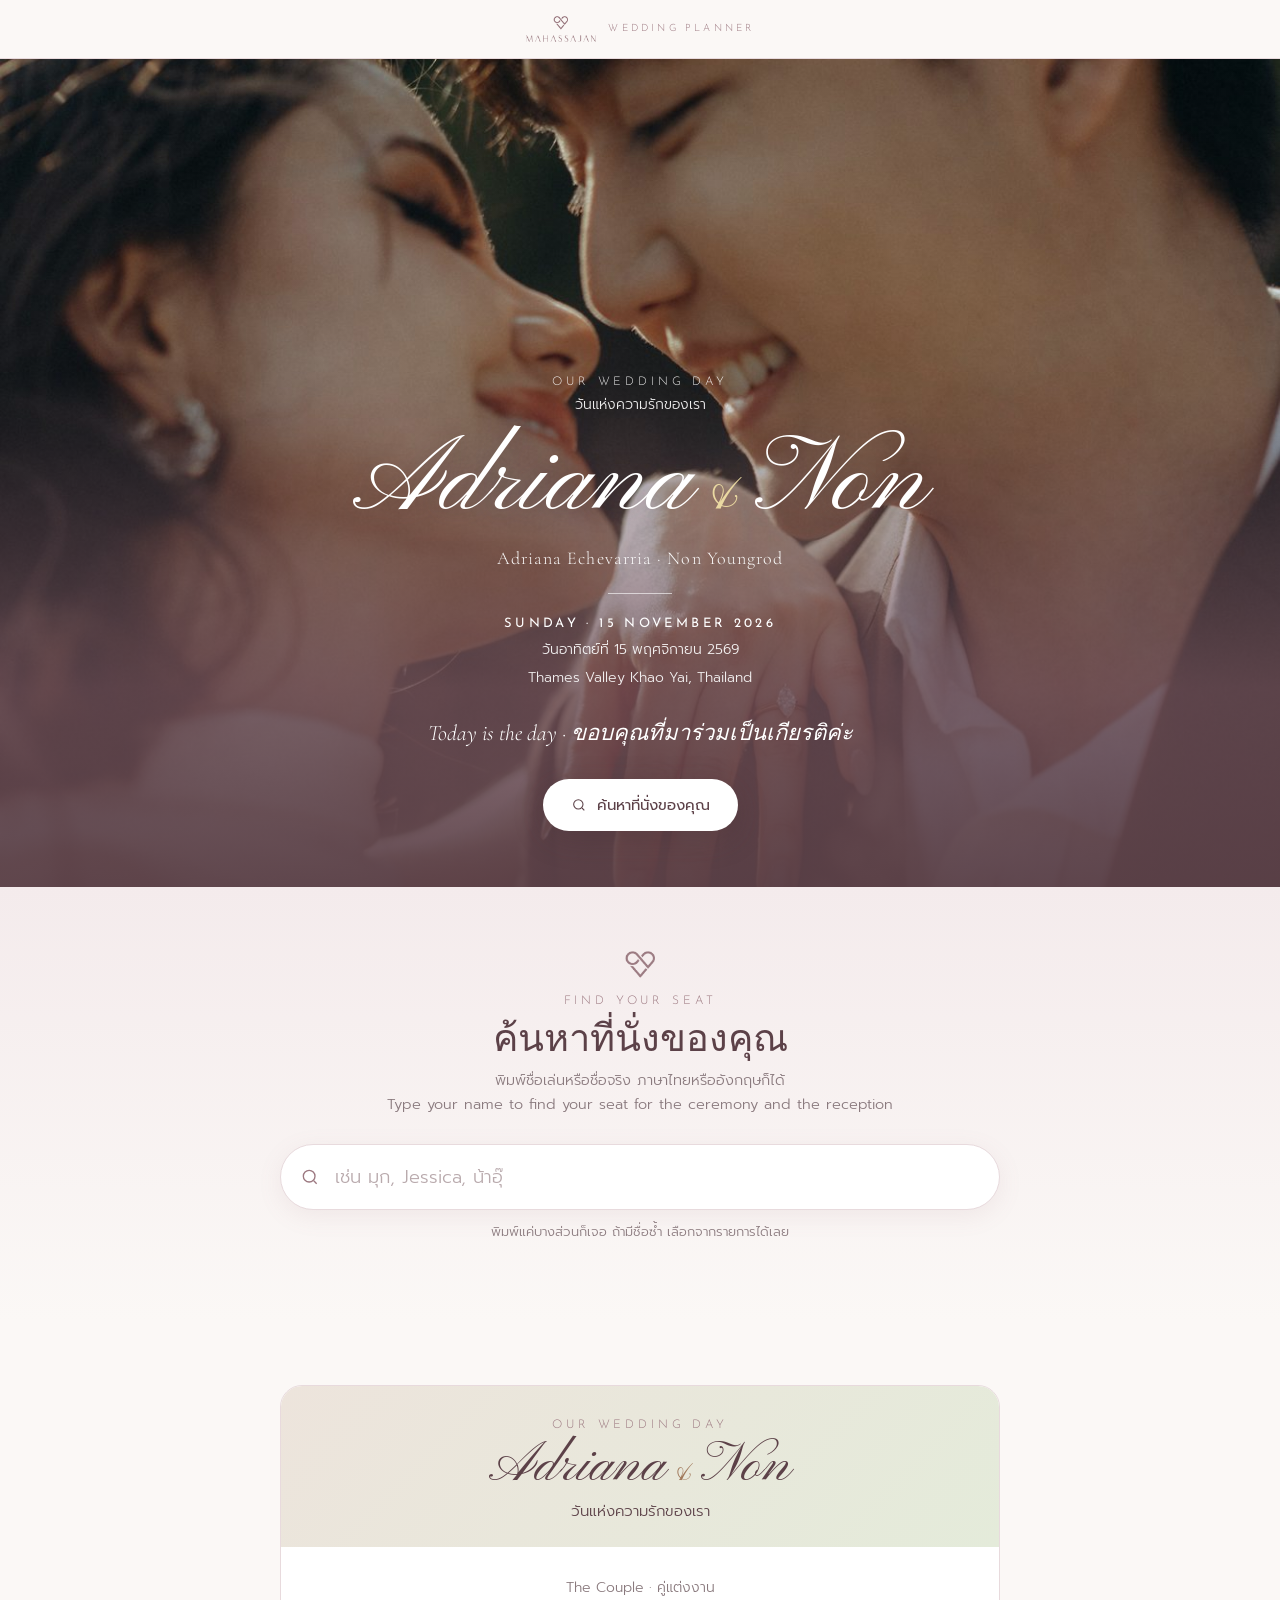
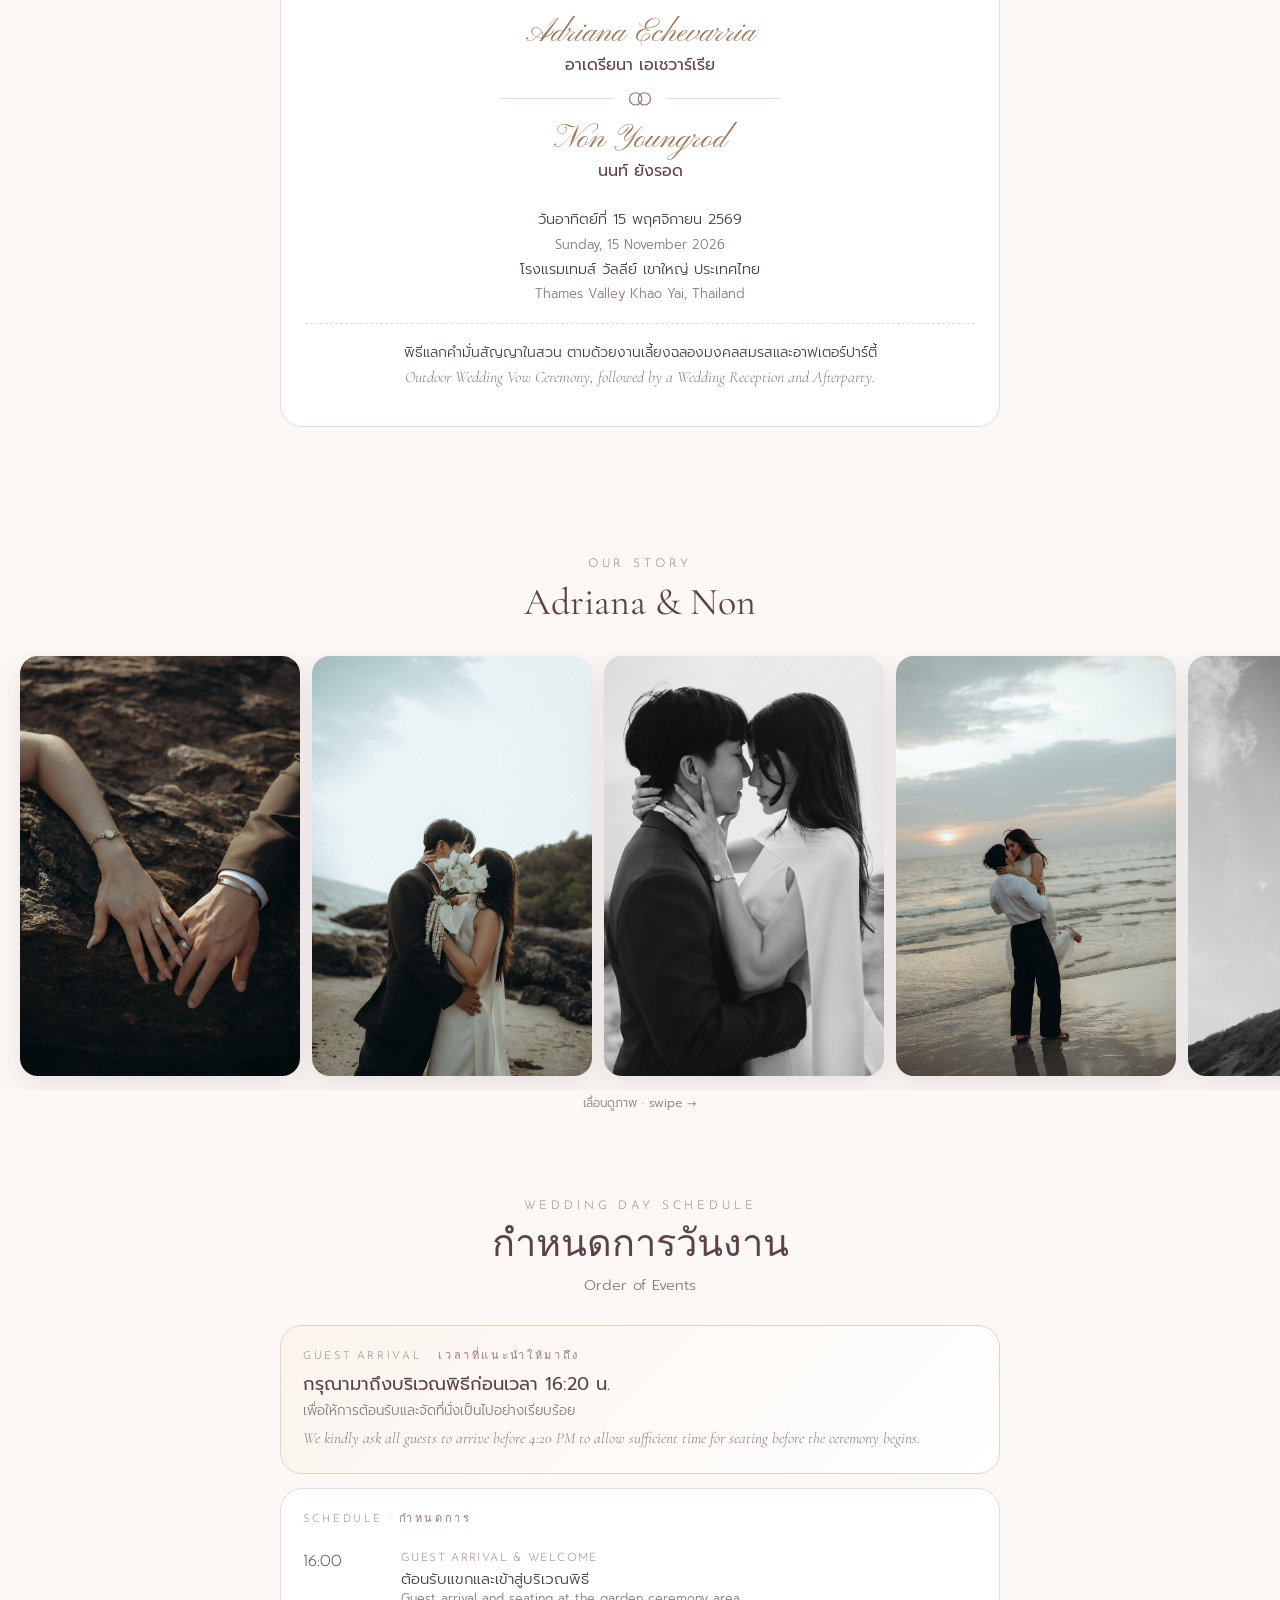
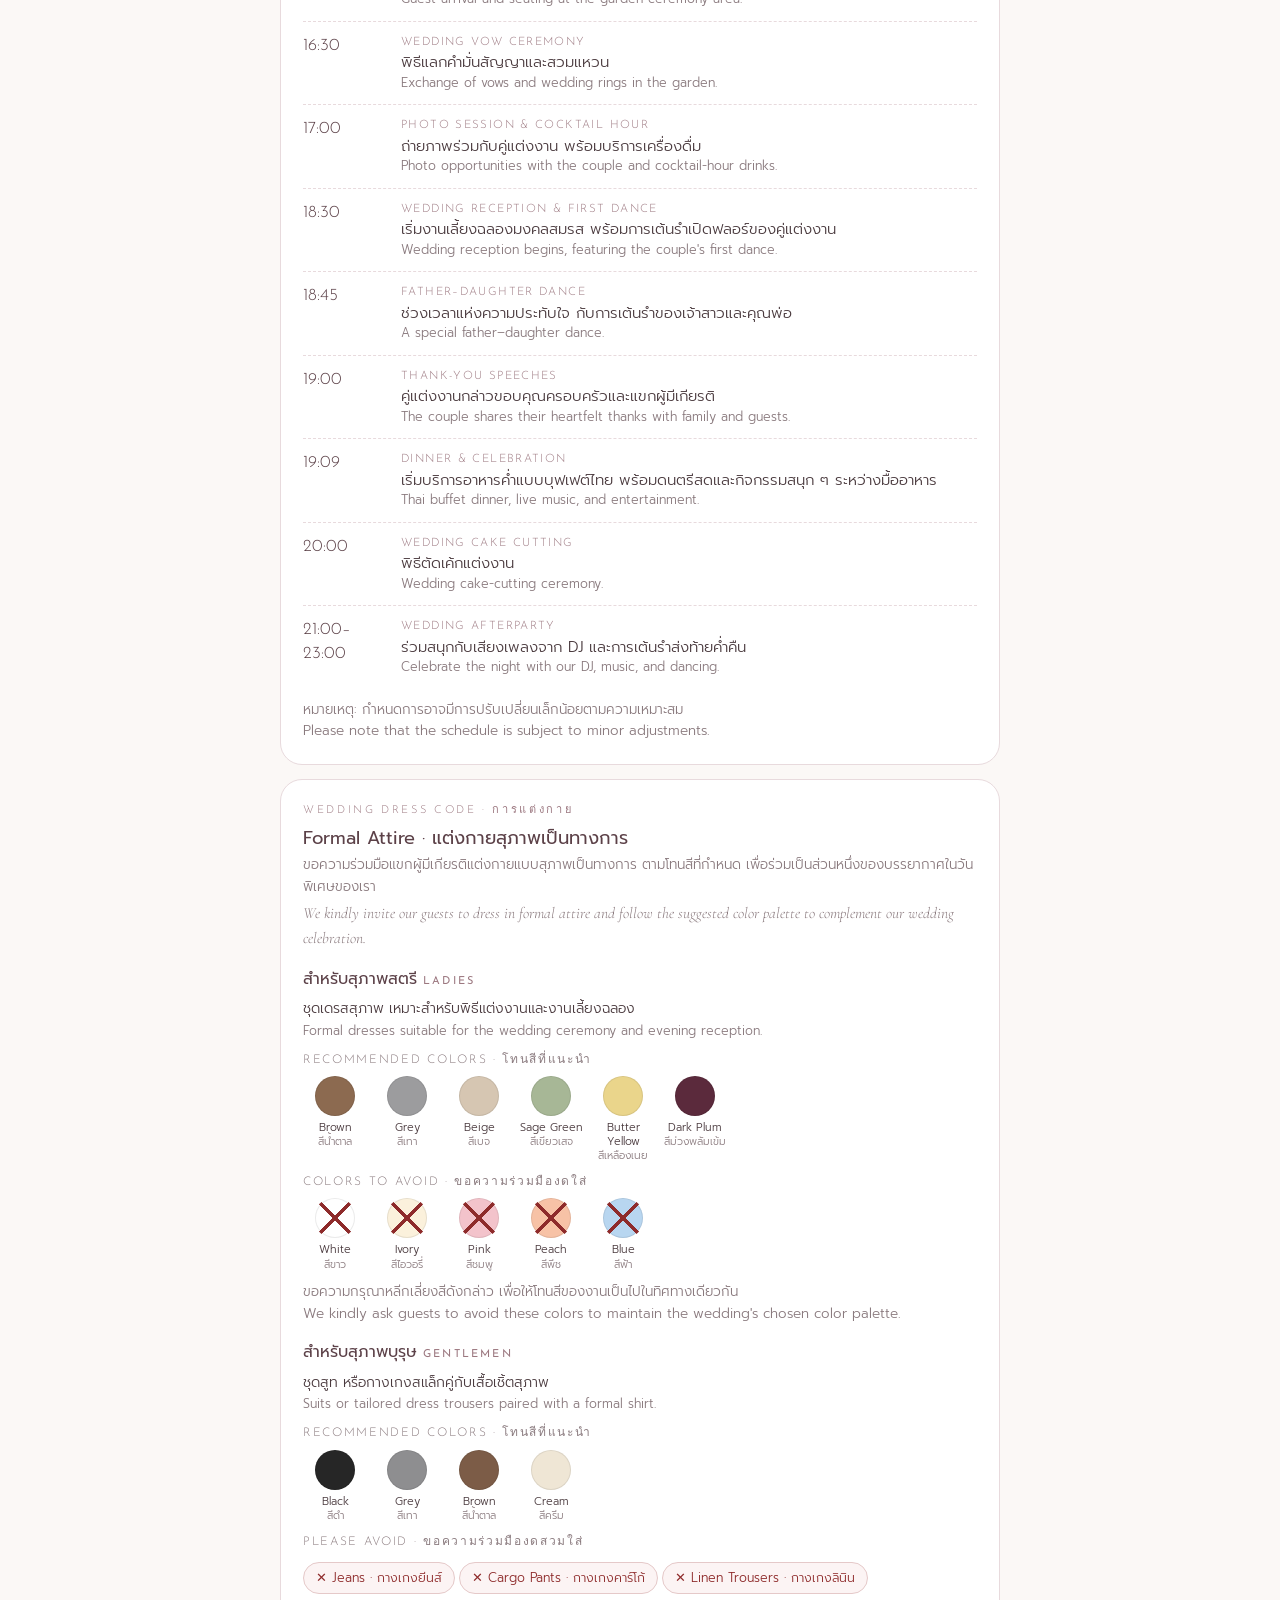
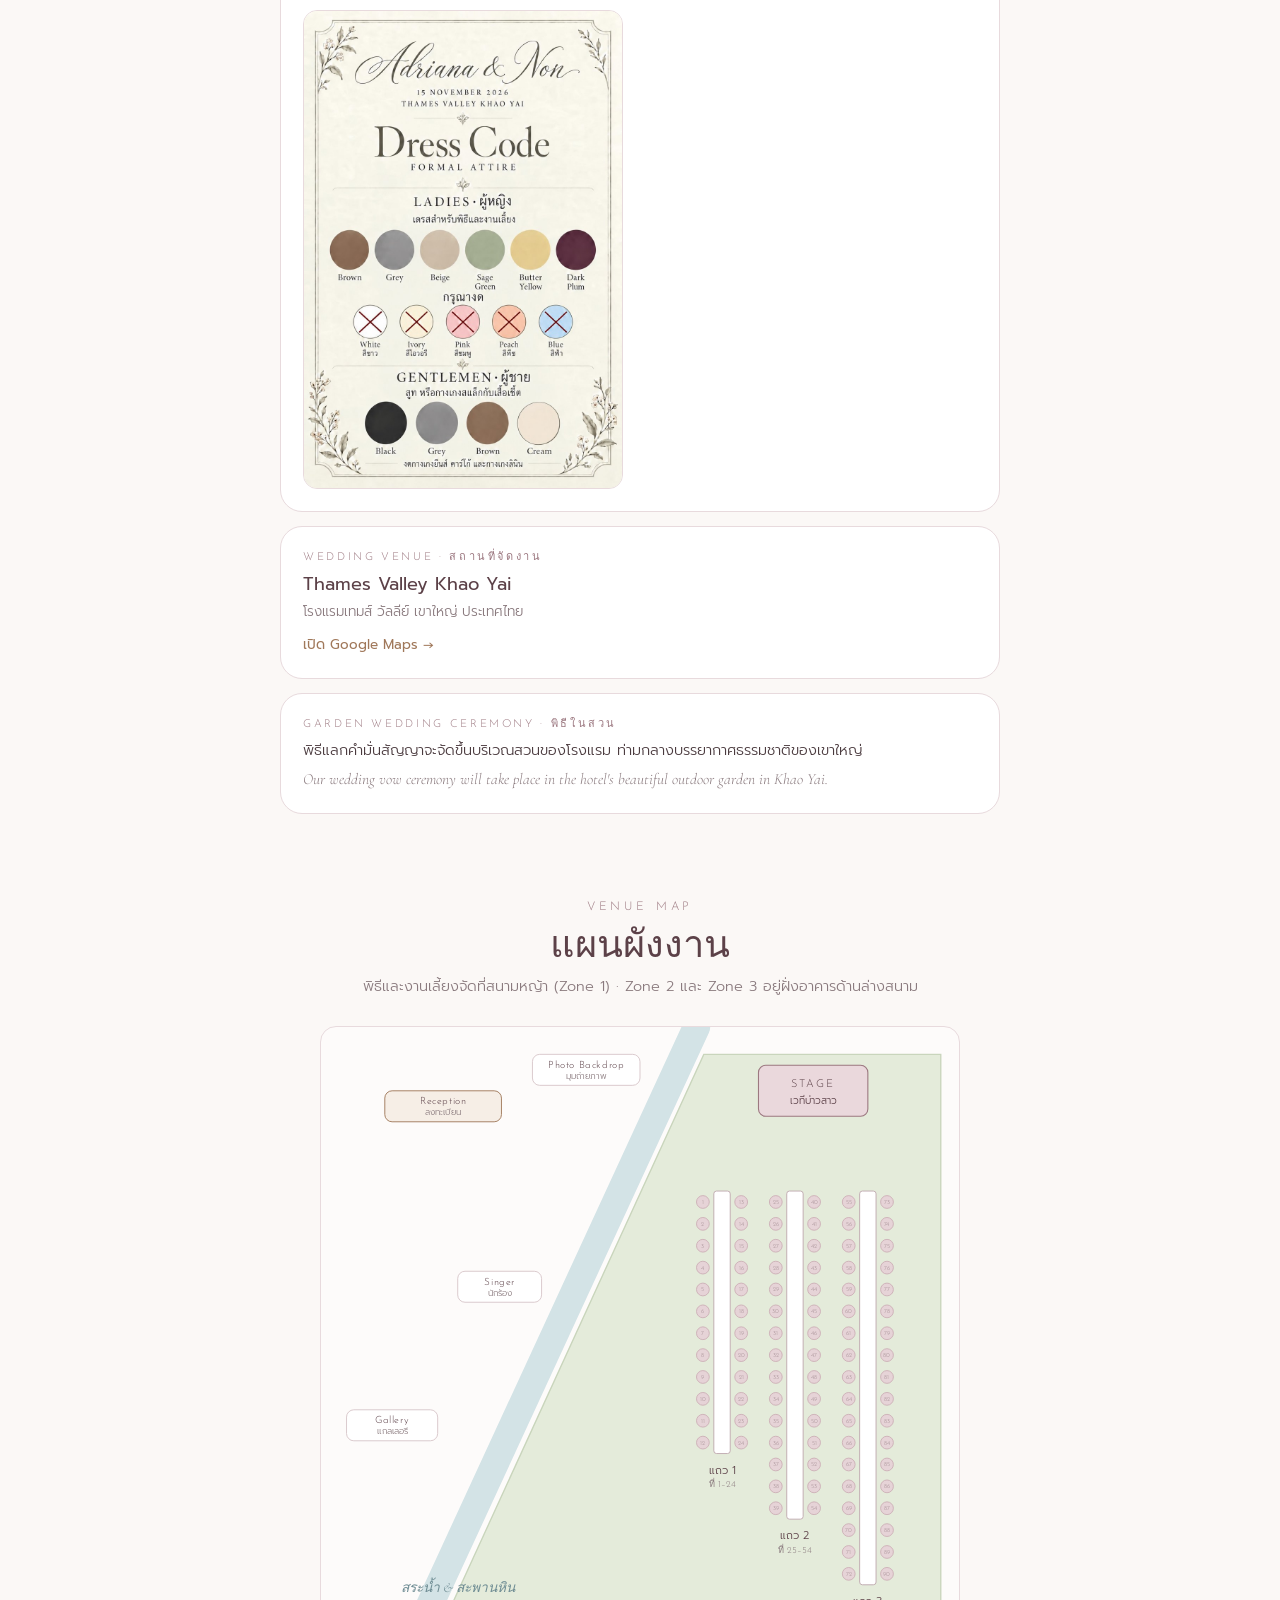
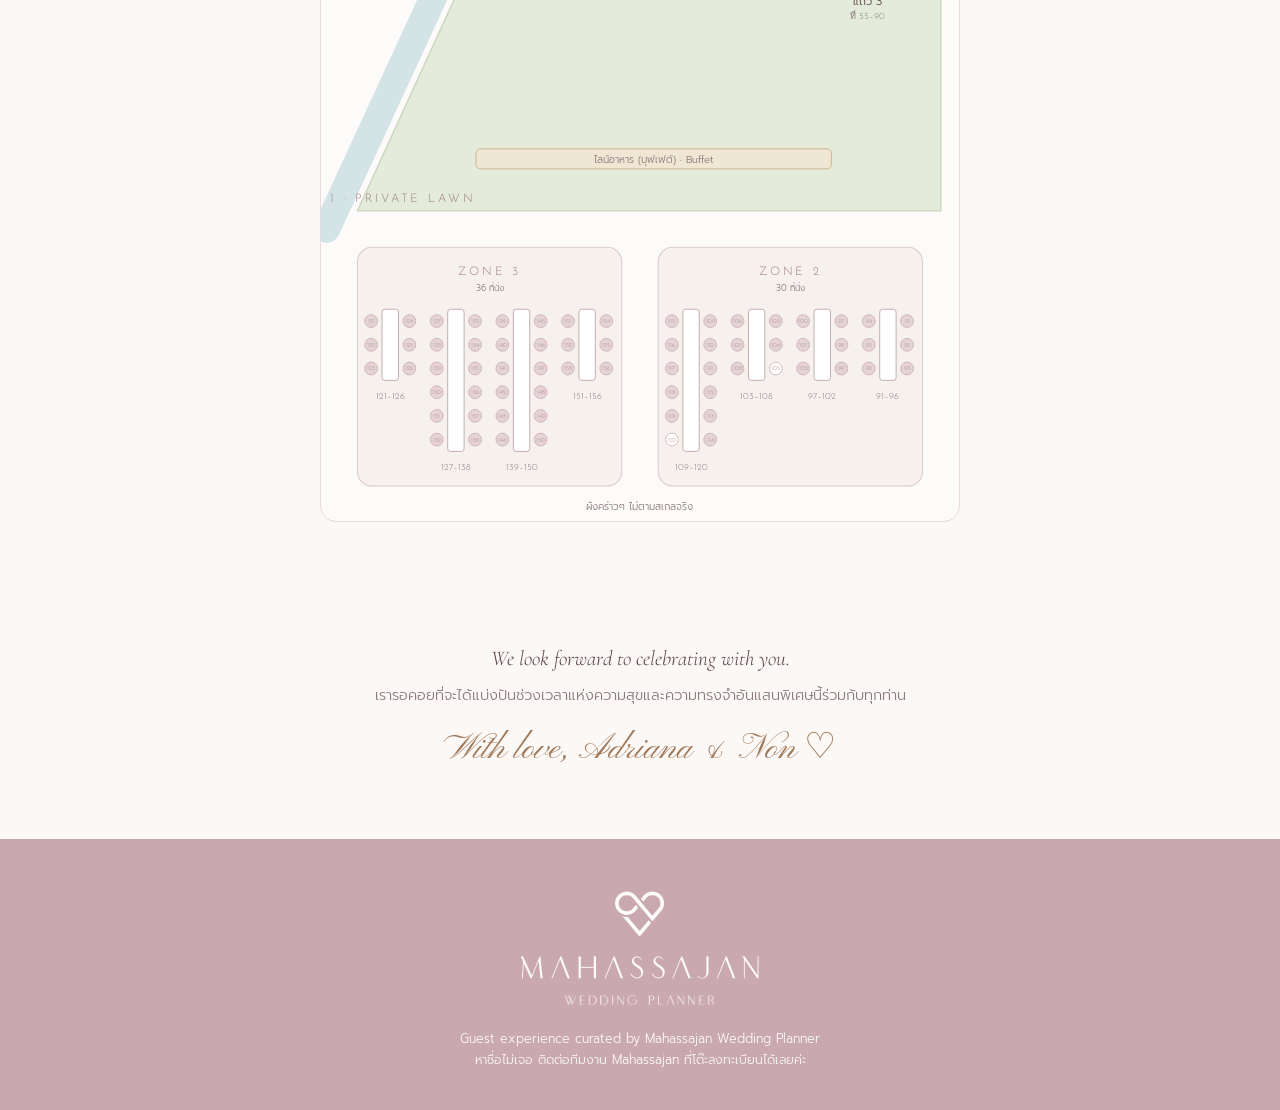
==== index.html @ b6bb543d "Adriana & Non guest site: invitation, ceremony + reception seat finder, printable plan Co-Authored-B" ====
<!DOCTYPE html>
<html lang="th">
<head>
<meta charset="utf-8">
<meta name="viewport" content="width=device-width, initial-scale=1">
<title>Adriana &amp; Non · Wedding Guest Guide by Mahassajan</title>
<meta name="description" content="Adriana & Non · Sunday 15 November 2026 · Thames Valley Khao Yai — การ์ดออนไลน์และค้นหาที่นั่ง">
<meta property="og:title" content="Adriana & Non · 15 November 2026">
<meta property="og:description" content="Thames Valley Khao Yai · ค้นหาที่นั่งของคุณ">
<meta property="og:image" content="img/an-0010.jpg">
<link rel="preconnect" href="https://fonts.googleapis.com">
<link rel="preconnect" href="https://fonts.gstatic.com" crossorigin>
<link href="https://fonts.googleapis.com/css2?family=Josefin+Sans:wght@200;300;400;600&family=Pinyon+Script&family=Prompt:wght@200;300;400;500&family=Cormorant+Garamond:ital,wght@0,400;0,500;1,400&display=swap" rel="stylesheet">
<style>
:root{
  --mauve:#C9A8AF;      /* Mahassajan CI */
  --mauve-deep:#9C7880;
  --plum:#5C4148;
  --ink:#4A3A3E;
  --muted:#8A7A7E;
  --ivory:#FBF8F6;
  --blush:#F4EBEC;
  --line:#E8DADD;
  --accent:#A0785A;     /* couple's palette: brown */
  --sage:#A9B89A;       /* couple's palette: sage green */
  --butter:#EAD9A2;
  --radius:22px;
}
*{box-sizing:border-box;margin:0;padding:0}
html{scroll-behavior:smooth}
body{font-family:'Prompt',sans-serif;font-weight:300;color:var(--ink);background:var(--ivory);-webkit-font-smoothing:antialiased;line-height:1.6}
img{display:block;max-width:100%}
.wrap{max-width:760px;margin:0 auto;padding:0 20px}
.eyebrow{font-family:'Josefin Sans',sans-serif;font-weight:300;letter-spacing:.32em;text-transform:uppercase;font-size:12px}

.topbar{display:flex;align-items:center;justify-content:center;gap:12px;padding:16px 20px;background:var(--ivory);border-bottom:1px solid var(--line)}
.topbar img{height:26px}
.topbar span{font-size:10px;color:var(--mauve-deep)}

/* hero */
.hero{position:relative;min-height:92vh;display:flex;align-items:flex-end;justify-content:center;color:#fff;text-align:center;overflow:hidden}
.hero>img{position:absolute;inset:0;width:100%;height:100%;object-fit:cover;object-position:center 22%}
.hero::after{content:"";position:absolute;inset:0;background:linear-gradient(180deg,rgba(92,65,72,0) 0%,rgba(92,65,72,.12) 38%,rgba(110,78,86,.80) 76%,rgba(92,65,72,.95) 100%)}
.hero-in{position:relative;z-index:1;padding:0 20px 56px;max-width:640px}
.hero .eyebrow{color:#fff;opacity:.9}
.hero h1{font-family:'Pinyon Script',cursive;font-weight:400;font-size:clamp(60px,14vw,108px);line-height:1;margin:14px 0 6px;text-shadow:0 2px 24px rgba(60,40,45,.35)}
.hero h1 .amp{font-size:.6em;color:var(--butter);padding:0 .1em}
.hero .names{font-family:'Cormorant Garamond',serif;font-size:18px;letter-spacing:.06em;opacity:.95}
.hero .rule{width:64px;height:1px;background:rgba(255,255,255,.6);margin:20px auto}
.hero .when{font-family:'Josefin Sans';font-weight:400;letter-spacing:.26em;font-size:13px;text-transform:uppercase}
.hero .when-th{font-size:14px;opacity:.92;margin-top:4px}
.hero .where{font-size:14px;opacity:.9;margin-top:6px}
.countdown{display:flex;justify-content:center;gap:10px;margin-top:26px}
.cd{min-width:74px;padding:12px 8px 10px;border-radius:16px;background:rgba(255,255,255,.14);border:1px solid rgba(255,255,255,.35);backdrop-filter:blur(6px);-webkit-backdrop-filter:blur(6px)}
.cd b{display:block;font-family:'Josefin Sans',sans-serif;font-weight:300;font-size:34px;line-height:1.1;font-variant-numeric:tabular-nums}
.cd span{display:block;font-size:12px;opacity:.95;margin-top:2px}
.cd small{display:block;font-family:'Josefin Sans',sans-serif;letter-spacing:.18em;text-transform:uppercase;font-size:9px;opacity:.75}
.cd-done{display:none;margin-top:26px;font-family:'Cormorant Garamond',serif;font-style:italic;font-size:22px}
@media (max-width:400px){.cd{min-width:64px}.cd b{font-size:28px}}
.hero .cta{display:inline-flex;align-items:center;gap:10px;margin-top:28px;background:#fff;color:var(--plum);text-decoration:none;padding:14px 28px;border-radius:999px;font-weight:400;font-size:15px;box-shadow:0 8px 30px rgba(60,40,45,.25)}
.hero .cta svg{width:16px;height:16px}

section{padding:64px 0}
.sec-head{text-align:center;margin-bottom:28px}
.sec-head .eyebrow{color:var(--mauve-deep)}
.sec-head h2{font-family:'Cormorant Garamond',serif;font-weight:400;font-size:38px;color:var(--plum);line-height:1.15;margin-top:6px}
.sec-head p{color:var(--muted);font-size:14.5px;margin-top:8px}
.heart-div{width:30px;margin:0 auto 14px;opacity:.9}

/* finder */
#finder{background:linear-gradient(180deg,var(--blush),var(--ivory))}
.search{position:relative}
.search input{width:100%;font-family:'Prompt';font-weight:300;font-size:18px;color:var(--ink);padding:18px 52px 18px 54px;border-radius:999px;border:1.5px solid var(--line);background:#fff;outline:none;transition:border-color .2s, box-shadow .2s;box-shadow:0 6px 24px rgba(156,120,128,.10);-webkit-appearance:none}
.search input:focus{border-color:var(--mauve);box-shadow:0 0 0 5px rgba(201,168,175,.25)}
.search input::placeholder{color:#B9AAAD}
.search .ico{position:absolute;left:20px;top:50%;transform:translateY(-50%);width:20px;height:20px;color:var(--mauve-deep)}
.search .clear{position:absolute;right:14px;top:50%;transform:translateY(-50%);width:30px;height:30px;border-radius:50%;border:0;background:var(--blush);color:var(--plum);font-size:16px;cursor:pointer;display:none}
.hint{font-size:13px;color:var(--muted);text-align:center;margin-top:12px}
.matches{list-style:none;margin-top:14px;display:grid;gap:8px}
.matches li button{width:100%;display:flex;justify-content:space-between;align-items:center;gap:12px;text-align:left;background:#fff;border:1px solid var(--line);border-radius:16px;padding:13px 18px;font-family:'Prompt';font-weight:300;font-size:16px;color:var(--ink);cursor:pointer;transition:background .15s,border-color .15s}
.matches li button:hover{background:var(--blush);border-color:var(--mauve)}
.matches .tag{font-family:'Josefin Sans';font-size:12px;letter-spacing:.12em;text-transform:uppercase;color:var(--mauve-deep);white-space:nowrap;text-align:right}
.matches .sub{display:block;font-size:12.5px;color:var(--muted)}
.empty{text-align:center;color:var(--muted);font-size:14px;margin-top:16px;background:#fff;border:1px dashed var(--line);border-radius:16px;padding:16px}

.result{margin-top:22px;background:#fff;border:1px solid var(--line);border-radius:var(--radius);padding:26px 20px 22px;box-shadow:0 14px 40px rgba(156,120,128,.12);display:none;animation:rise .35s ease}
@keyframes rise{from{opacity:0;transform:translateY(8px)}to{opacity:1;transform:none}}
.result .who{text-align:center}
.result .who .eyebrow{color:var(--mauve-deep);font-size:11px}
.result .who h3{font-weight:400;font-size:28px;color:var(--plum);margin-top:4px;line-height:1.3}
.part{margin-top:20px;border:1px solid var(--line);border-radius:18px;padding:16px 14px 14px;background:var(--ivory)}
.part-h{display:flex;justify-content:space-between;align-items:baseline;gap:8px;flex-wrap:wrap}
.part-h b{font-weight:400;color:var(--plum);font-size:16px}
.part-h span{font-family:'Josefin Sans';letter-spacing:.16em;font-size:11.5px;color:var(--mauve-deep);text-transform:uppercase}
.chips{display:flex;justify-content:center;gap:8px;margin:14px 0 8px}
.chip{flex:1;min-width:0;max-width:150px;border-radius:16px;padding:10px 6px;text-align:center}
.chip small{display:block;font-family:'Josefin Sans';letter-spacing:.2em;text-transform:uppercase;font-size:10px;opacity:.88}
.chip strong{display:block;font-family:'Josefin Sans';font-weight:400;font-size:28px;line-height:1.15;letter-spacing:.03em}
.chip.t{background:var(--plum);color:#fff}
.chip.s{background:var(--mauve);color:#fff}
.chip.a{background:var(--accent);color:#fff}
.chip strong.th{font-family:'Prompt';font-size:21px;font-weight:400;line-height:1.1;padding-top:2px}
.seat-desc{text-align:center;color:var(--muted);font-size:13.5px;line-height:1.55}
.none{text-align:center;color:var(--muted);font-size:13.5px;padding:6px 4px}
.staff-note{display:none;margin-top:12px;background:#FFF6EF;border:1px solid #F1D9C6;color:#8A4D2C;border-radius:12px;padding:10px 14px;font-size:13.5px}
.tabs{display:flex;background:var(--blush);border-radius:999px;padding:4px;margin:14px 0 12px}
.tabs button{flex:1;border:0;background:transparent;border-radius:999px;padding:9px 6px;font-family:'Prompt';font-size:14px;color:var(--plum);cursor:pointer;font-weight:300}
.tabs button.on{background:#fff;box-shadow:0 2px 10px rgba(92,65,72,.12);font-weight:400}
.tabs button small{display:block;font-size:11px;color:var(--muted)}

.plan-box{border-radius:16px;border:1px solid var(--line);background:#FDFBFA;overflow:hidden}
.plan-box svg{display:block;width:100%;height:auto}
.legend{display:flex;flex-wrap:wrap;justify-content:center;gap:14px;font-size:12px;color:var(--muted);margin-top:10px}
.legend i{display:inline-block;width:10px;height:10px;border-radius:50%;margin-right:5px;vertical-align:-1px}

.mates{list-style:none;display:grid;grid-template-columns:repeat(auto-fill,minmax(150px,1fr));gap:8px}
.mates li small{color:var(--muted);font-size:11px}
.mates li{background:#fff;border:1px solid var(--line);border-radius:12px;padding:8px 12px;font-size:14px;display:flex;gap:10px;align-items:center}
.mates li b{font-family:'Josefin Sans';font-weight:400;font-size:11px;color:#fff;background:var(--mauve);border-radius:50%;width:28px;height:28px;display:grid;place-items:center;flex:none}
.mates li.me{background:var(--plum);color:#fff;border-color:var(--plum)}
.mates li.me b{background:#fff;color:var(--plum)}
.mates li.vacant{color:#C2B4B7;border-style:dashed}
.mates .side-h{grid-column:1/-1;font-size:12px;color:var(--muted);font-family:'Josefin Sans';letter-spacing:.16em;text-transform:uppercase;background:none;border:0;padding:4px 2px 0}

/* invitation */
.invite{background:#fff;border:1px solid var(--line);border-radius:var(--radius);overflow:hidden}
.invite .band{background:linear-gradient(135deg,#EDE4DC,#E4EBDA);padding:30px 20px 24px;text-align:center}
.invite .band .eyebrow{color:var(--mauve-deep)}
.invite .band .sc{font-family:'Pinyon Script',cursive;font-size:56px;color:var(--plum);line-height:1.15}
.invite .band .sc span{color:var(--accent);font-size:.62em;padding:0 .12em}
.invite .band .th{font-size:15px;color:var(--plum)}
.invite .txt{padding:30px 24px 36px;text-align:center}
.invite .lead{color:var(--muted);font-size:14px;margin-bottom:14px}
.couple .en{font-family:'Pinyon Script',cursive;font-size:32px;color:var(--accent);line-height:1.25}
.couple .th{font-size:16px;color:var(--plum);font-weight:400}
.rings{display:flex;align-items:center;gap:12px;justify-content:center;margin:12px auto;max-width:280px}
.rings::before,.rings::after{content:"";flex:1;height:1px;background:var(--line)}
.rings svg{width:28px;color:var(--mauve-deep)}
.invite .meta{margin-top:22px;font-size:14.5px;color:var(--ink);line-height:1.8}
.invite .meta small{display:block;color:var(--muted);font-size:13px}
.invite .fmt{margin-top:18px;padding-top:18px;border-top:1px dashed var(--line);font-size:14px;color:var(--ink)}
.invite .fmt small{display:block;color:var(--muted);font-size:13px;font-family:'Cormorant Garamond',serif;font-style:italic;font-size:16px}

/* gallery */
#story{padding-left:0;padding-right:0}
.gallery{display:flex;gap:12px;overflow-x:auto;scroll-snap-type:x mandatory;padding:4px 20px 14px;-webkit-overflow-scrolling:touch}
.gallery img{height:420px;width:auto;aspect-ratio:2/3;border-radius:18px;scroll-snap-align:center;flex:none;object-fit:cover;box-shadow:0 10px 30px rgba(92,65,72,.12)}
.gallery::-webkit-scrollbar{height:6px}.gallery::-webkit-scrollbar-thumb{background:var(--line);border-radius:3px}
.swipe{text-align:center;font-size:12px;color:var(--muted);margin-top:4px}

/* cards */
.cards{display:grid;grid-template-columns:1fr 1fr;gap:14px}
.card{background:#fff;border:1px solid var(--line);border-radius:var(--radius);padding:22px;text-decoration:none;color:inherit;display:block;transition:transform .15s,box-shadow .15s}
a.card:hover{transform:translateY(-2px);box-shadow:0 12px 30px rgba(156,120,128,.15)}
.card .k{font-family:'Josefin Sans';letter-spacing:.24em;text-transform:uppercase;font-size:11px;color:var(--mauve-deep)}
.card h4{font-weight:400;font-size:18px;color:var(--plum);margin:6px 0 4px;line-height:1.35}
.card p{font-size:13.5px;color:var(--muted)}
.card p.en{font-family:'Cormorant Garamond',serif;font-style:italic;font-size:15.5px;margin-top:4px}
.card .go{margin-top:12px;font-size:13.5px;color:var(--accent);font-weight:400}
.card.wide{grid-column:1/-1}
.card.hl{background:linear-gradient(135deg,#FBF4EE,#fff);border-color:#E8D3C2}
.tl{list-style:none;margin-top:10px}
.tl li{display:grid;grid-template-columns:86px 1fr;gap:12px;padding:12px 0;border-bottom:1px dashed var(--line)}
.tl li:last-child{border-bottom:0}
.tl .t{font-family:'Josefin Sans';font-size:17px;color:var(--plum);line-height:1.4}
.tl .t2{font-size:15px;color:var(--ink);line-height:1.5}
.tl .t2 em{font-style:normal;display:block;font-family:'Josefin Sans';font-size:11.5px;letter-spacing:.12em;text-transform:uppercase;color:var(--mauve-deep)}
.tl .t2 small{display:block;color:var(--muted);font-size:12.5px}
.fine{font-size:12.5px;color:var(--muted);margin-top:10px}

/* dress code */
.dc-group{margin-top:16px}
.dc-group h5{font-weight:400;font-size:16px;color:var(--plum)}
.dc-group h5 span{font-family:'Josefin Sans';letter-spacing:.2em;text-transform:uppercase;font-size:11px;color:var(--mauve-deep);margin-left:6px}
.dc-sub{font-size:12px;color:var(--muted);margin:10px 0 6px;font-family:'Josefin Sans';letter-spacing:.14em;text-transform:uppercase}
.sw{display:flex;flex-wrap:wrap;gap:10px 8px}
.sw div{width:64px;text-align:center;font-size:11px;line-height:1.3;color:var(--ink)}
.sw i{display:block;width:40px;height:40px;border-radius:50%;margin:0 auto 5px;border:1px solid rgba(0,0,0,.08);position:relative}
.sw.no i::after{content:"";position:absolute;inset:-2px;background:linear-gradient(45deg,transparent 47%,#8E2B2B 47%,#8E2B2B 53%,transparent 53%),linear-gradient(-45deg,transparent 47%,#8E2B2B 47%,#8E2B2B 53%,transparent 53%);border-radius:50%}
.sw small{display:block;color:var(--muted);font-size:10.5px}
.pill{display:inline-block;border:1px solid var(--line);border-radius:999px;padding:5px 12px;font-size:12.5px;margin:4px 4px 0 0;color:var(--ink)}
.pill.no{border-color:#E5C9C9;color:#8E2B2B;background:#FCF4F4}
.dc-style{font-size:14px;color:var(--ink);margin-top:6px}
.dc-style small{display:block;color:var(--muted);font-size:12.5px}
.dc-card{margin-top:16px;display:flex;justify-content:center}
.dc-card img{width:min(320px,100%);border-radius:14px;border:1px solid var(--line);cursor:zoom-in}

/* venue map */
#venue-map .plan-box{max-width:640px;margin:0 auto}
.staff-tools{display:none;margin-top:18px;text-align:center}
.staff-tools a{display:inline-flex;gap:8px;align-items:center;background:var(--plum);color:#fff;text-decoration:none;border-radius:999px;padding:12px 22px;font-size:14.5px}
.staff-tools p{font-size:12px;color:var(--muted);margin-top:8px}
body.staff .staff-tools{display:block}

.closing{text-align:center;padding:56px 20px 20px}
.closing p{font-family:'Cormorant Garamond',serif;font-style:italic;font-size:21px;color:var(--plum)}
.closing .th{font-family:'Prompt';font-style:normal;font-size:14.5px;color:var(--muted);margin-top:8px}
.closing .sig{font-family:'Pinyon Script',cursive;font-style:normal;font-size:36px;color:var(--accent);margin-top:14px}

footer{background:var(--mauve);color:#fff;text-align:center;padding:52px 20px 40px;margin-top:40px}
footer img.logo{width:min(240px,62vw);margin:0 auto}
footer img.tl2{width:150px;margin:14px auto 0;opacity:.95}
footer p{font-size:12.5px;opacity:.92;margin-top:22px;line-height:1.7}

@media (max-width:560px){
  .cards{grid-template-columns:1fr}
  .gallery img{height:340px}
  .sec-head h2{font-size:32px}
  .closing .sig{font-size:28px}
  .chip small{letter-spacing:.12em;font-size:9.5px}
  .chip strong{font-size:24px}
}
</style>
<link rel="stylesheet" href="plans.css">
</head>
<body>

<header class="topbar">
  <img src="img/logo-mauve.png" alt="Mahassajan">
  <span class="eyebrow">Wedding Planner</span>
</header>

<section class="hero" style="padding:0">
  <img src="img/an-0010.jpg" alt="Adriana & Non pre-wedding">
  <div class="hero-in">
    <div class="eyebrow">Our Wedding Day</div>
    <div class="when-th" style="margin-top:2px">วันแห่งความรักของเรา</div>
    <h1>Adriana<span class="amp">&amp;</span>Non</h1>
    <div class="names">Adriana Echevarria · Non Youngrod</div>
    <div class="rule"></div>
    <div class="when">Sunday · 15 November 2026</div>
    <div class="when-th">วันอาทิตย์ที่ 15 พฤศจิกายน 2569</div>
    <div class="where">Thames Valley Khao Yai, Thailand</div>
    <div class="countdown" id="countdown" aria-live="polite">
      <div class="cd"><b id="cd-d">0</b><span>วัน<small>Days</small></span></div>
      <div class="cd"><b id="cd-h">00</b><span>ชั่วโมง<small>Hours</small></span></div>
      <div class="cd"><b id="cd-m">00</b><span>นาที<small>Minutes</small></span></div>
      <div class="cd"><b id="cd-s">00</b><span>วินาที<small>Seconds</small></span></div>
    </div>
    <div class="cd-done" id="cd-done">Today is the day · ขอบคุณที่มาร่วมเป็นเกียรติค่ะ</div>
    <a class="cta" href="#finder">
      <svg viewBox="0 0 24 24" fill="none" stroke="currentColor" stroke-width="1.6"><circle cx="11" cy="11" r="7"/><path d="m20 20-3.5-3.5"/></svg>
      ค้นหาที่นั่งของคุณ
    </a>
  </div>
</section>

<!-- FIND YOUR SEAT -->
<section id="finder">
  <div class="wrap">
    <div class="sec-head">
      <img class="heart-div" src="img/heart-mauve.png" alt="">
      <div class="eyebrow">Find your seat</div>
      <h2>ค้นหาที่นั่งของคุณ</h2>
      <p>พิมพ์ชื่อเล่นหรือชื่อจริง ภาษาไทยหรืออังกฤษก็ได้<br>Type your name to find your seat for the ceremony and the reception</p>
    </div>
    <div class="search">
      <svg class="ico" viewBox="0 0 24 24" fill="none" stroke="currentColor" stroke-width="1.6"><circle cx="11" cy="11" r="7"/><path d="m20 20-3.5-3.5"/></svg>
      <input id="q" type="search" autocomplete="off" placeholder="เช่น มุก, Jessica, น้าอุ๊" aria-label="ค้นหาชื่อแขก">
      <button class="clear" id="clear" aria-label="ล้าง">✕</button>
    </div>
    <div class="hint" id="hint">พิมพ์แค่บางส่วนก็เจอ ถ้ามีชื่อซ้ำ เลือกจากรายการได้เลย</div>
    <ul class="matches" id="matches"></ul>
    <div class="empty" id="empty" style="display:none">ยังไม่พบชื่อนี้ ลองพิมพ์ชื่อเล่น ชื่อจริง หรือชื่อภาษาอังกฤษอีกครั้ง<br>หรือติดต่อทีม Mahassajan ที่โต๊ะลงทะเบียนได้เลยค่ะ<br><small>Can't find your name? Please ask our team at the reception table.</small></div>

    <div class="result" id="result">
      <div class="who">
        <div class="eyebrow">Welcome</div>
        <h3 id="r-name"></h3>
      </div>

      <div class="part" id="p-cer">
        <div class="part-h"><b>พิธีแลกคำมั่นสัญญา</b><span>Vow Ceremony · 16:30</span></div>
        <div id="cer-yes">
          <div class="chips">
            <div class="chip t"><small>Side · ฝั่ง</small><strong class="th" id="c-side"></strong></div>
            <div class="chip s"><small>Row · แถว</small><strong id="c-row"></strong></div>
            <div class="chip a"><small>Seat · ตัวที่</small><strong id="c-pos"></strong></div>
          </div>
          <div class="seat-desc" id="c-desc"></div>
        </div>
        <div class="none" id="cer-no">พิธีในสวน: ทีมงาน Mahassajan จะดูแลพาไปที่นั่งหน้างานค่ะ<br><small>Our team will guide you to your ceremony seat.</small></div>
      </div>

      <div class="part" id="p-rec">
        <div class="part-h"><b>งานเลี้ยงฉลองมงคลสมรส</b><span>Reception · 18:30</span></div>
        <div class="chips">
          <div class="chip t"><small>Zone · โซน</small><strong id="r-zone"></strong></div>
          <div class="chip s" id="r-row-chip"><small>Row · แถว</small><strong id="r-row"></strong></div>
          <div class="chip a" id="r-seat-chip"><small>Seat · ที่นั่ง</small><strong id="r-seat"></strong></div>
        </div>
        <div class="seat-desc" id="r-desc"></div>
      </div>
      <div class="staff-note" id="r-note"></div>

      <div class="tabs" id="tabs">
        <button data-tab="cer">ผังพิธี<small>Ceremony</small></button>
        <button data-tab="rec">ผังงานเลี้ยง<small>Reception</small></button>
        <button data-tab="mates">ใครนั่งโต๊ะเดียวกัน<small id="r-count"></small></button>
      </div>
      <div id="tab-cer"><div class="plan-box" id="cer-box"></div>
        <div class="legend"><span><i style="background:var(--accent)"></i>ที่นั่งของคุณ · Your seat</span><span><i style="background:#EAD8DC;border-radius:2px"></i>เวทีบ่าวสาว</span></div></div>
      <div id="tab-rec"><div class="plan-box" id="rec-box"></div>
        <div class="legend"><span><i style="background:var(--accent)"></i>ที่นั่งของคุณ · Your seat</span><span><i style="background:var(--plum)"></i>โต๊ะของคุณ · Your table</span></div></div>
      <div id="tab-mates"><ul class="mates" id="mates"></ul></div>
    </div>
  </div>
</section>

<!-- INVITATION -->
<section id="invite">
  <div class="wrap">
    <div class="invite">
      <div class="band">
        <div class="eyebrow">Our Wedding Day</div>
        <div class="sc">Adriana<span>&amp;</span>Non</div>
        <div class="th">วันแห่งความรักของเรา</div>
      </div>
      <div class="txt">
        <div class="lead">The Couple · คู่แต่งงาน</div>
        <div class="couple">
          <div class="en">Adriana Echevarria</div>
          <div class="th">อาเดรียนา เอเชวาร์เรีย</div>
          <div class="rings"><svg viewBox="0 0 32 18" fill="none" stroke="currentColor" stroke-width="1.4"><circle cx="11" cy="9" r="7"/><circle cx="21" cy="9" r="7"/></svg></div>
          <div class="en">Non Youngrod</div>
          <div class="th">นนท์ ยังรอด</div>
        </div>
        <div class="meta">
          วันอาทิตย์ที่ 15 พฤศจิกายน 2569<small>Sunday, 15 November 2026</small>
          โรงแรมเทมส์ วัลลีย์ เขาใหญ่ ประเทศไทย<small>Thames Valley Khao Yai, Thailand</small>
        </div>
        <div class="fmt">พิธีแลกคำมั่นสัญญาในสวน ตามด้วยงานเลี้ยงฉลองมงคลสมรสและอาฟเตอร์ปาร์ตี้
          <small>Outdoor Wedding Vow Ceremony, followed by a Wedding Reception and Afterparty.</small></div>
      </div>
    </div>
  </div>
</section>

<!-- GALLERY -->
<section id="story">
  <div class="sec-head wrap">
    <div class="eyebrow">Our story</div>
    <h2>Adriana &amp; Non</h2>
  </div>
  <div class="gallery">
    <img src="img/an-0018.jpg" alt="" loading="lazy">
    <img src="img/an-0053.jpg" alt="" loading="lazy">
    <img src="img/an-0065.jpg" alt="" loading="lazy">
    <img src="img/an-0103.jpg" alt="" loading="lazy">
    <img src="img/an-0077.jpg" alt="" loading="lazy">
    <img src="img/an-0097.jpg" alt="" loading="lazy">
    <img src="img/an-0099.jpg" alt="" loading="lazy">
    <img src="img/an-0102.jpg" alt="" loading="lazy">
    <img src="img/an-0104.jpg" alt="" loading="lazy">
    <img src="img/an-0126.jpg" alt="" loading="lazy">
    <img src="img/an-0130.jpg" alt="" loading="lazy">
    <img src="img/an-0148.jpg" alt="" loading="lazy">
    <img src="img/an-0158.jpg" alt="" loading="lazy">
  </div>
  <div class="swipe">เลื่อนดูภาพ · swipe →</div>
</section>

<!-- DETAILS -->
<section id="details" style="padding-top:20px">
  <div class="wrap">
    <div class="sec-head">
      <div class="eyebrow">Wedding day schedule</div>
      <h2>กำหนดการวันงาน</h2>
      <p>Order of Events</p>
    </div>
    <div class="cards">
      <div class="card wide hl">
        <div class="k">Guest arrival · เวลาที่แนะนำให้มาถึง</div>
        <h4>กรุณามาถึงบริเวณพิธีก่อนเวลา 16:20 น.</h4>
        <p>เพื่อให้การต้อนรับและจัดที่นั่งเป็นไปอย่างเรียบร้อย</p>
        <p class="en">We kindly ask all guests to arrive before 4:20 PM to allow sufficient time for seating before the ceremony begins.</p>
      </div>
      <div class="card wide">
        <div class="k">Schedule · กำหนดการ</div>
        <ul class="tl">
          <li><span class="t">16:00</span><span class="t2"><em>Guest Arrival &amp; Welcome</em>ต้อนรับแขกและเข้าสู่บริเวณพิธี<small>Guest arrival and seating at the garden ceremony area.</small></span></li>
          <li><span class="t">16:30</span><span class="t2"><em>Wedding Vow Ceremony</em>พิธีแลกคำมั่นสัญญาและสวมแหวน<small>Exchange of vows and wedding rings in the garden.</small></span></li>
          <li><span class="t">17:00</span><span class="t2"><em>Photo Session &amp; Cocktail Hour</em>ถ่ายภาพร่วมกับคู่แต่งงาน พร้อมบริการเครื่องดื่ม<small>Photo opportunities with the couple and cocktail-hour drinks.</small></span></li>
          <li><span class="t">18:30</span><span class="t2"><em>Wedding Reception &amp; First Dance</em>เริ่มงานเลี้ยงฉลองมงคลสมรส พร้อมการเต้นรำเปิดฟลอร์ของคู่แต่งงาน<small>Wedding reception begins, featuring the couple's first dance.</small></span></li>
          <li><span class="t">18:45</span><span class="t2"><em>Father–Daughter Dance</em>ช่วงเวลาแห่งความประทับใจ กับการเต้นรำของเจ้าสาวและคุณพ่อ<small>A special father–daughter dance.</small></span></li>
          <li><span class="t">19:00</span><span class="t2"><em>Thank-you Speeches</em>คู่แต่งงานกล่าวขอบคุณครอบครัวและแขกผู้มีเกียรติ<small>The couple shares their heartfelt thanks with family and guests.</small></span></li>
          <li><span class="t">19:09</span><span class="t2"><em>Dinner &amp; Celebration</em>เริ่มบริการอาหารค่ำแบบบุฟเฟต์ไทย พร้อมดนตรีสดและกิจกรรมสนุก ๆ ระหว่างมื้ออาหาร<small>Thai buffet dinner, live music, and entertainment.</small></span></li>
          <li><span class="t">20:00</span><span class="t2"><em>Wedding Cake Cutting</em>พิธีตัดเค้กแต่งงาน<small>Wedding cake-cutting ceremony.</small></span></li>
          <li><span class="t">21:00–<br>23:00</span><span class="t2"><em>Wedding Afterparty</em>ร่วมสนุกกับเสียงเพลงจาก DJ และการเต้นรำส่งท้ายค่ำคืน<small>Celebrate the night with our DJ, music, and dancing.</small></span></li>
        </ul>
        <p class="fine">หมายเหตุ: กำหนดการอาจมีการปรับเปลี่ยนเล็กน้อยตามความเหมาะสม<br>Please note that the schedule is subject to minor adjustments.</p>
      </div>

      <!-- DRESS CODE -->
      <div class="card wide" id="dresscode">
        <div class="k">Wedding dress code · การแต่งกาย</div>
        <h4>Formal Attire · แต่งกายสุภาพเป็นทางการ</h4>
        <p>ขอความร่วมมือแขกผู้มีเกียรติแต่งกายแบบสุภาพเป็นทางการ ตามโทนสีที่กำหนด เพื่อร่วมเป็นส่วนหนึ่งของบรรยากาศในวันพิเศษของเรา</p>
        <p class="en">We kindly invite our guests to dress in formal attire and follow the suggested color palette to complement our wedding celebration.</p>

        <div class="dc-group">
          <h5>สำหรับสุภาพสตรี<span>Ladies</span></h5>
          <div class="dc-style">ชุดเดรสสุภาพ เหมาะสำหรับพิธีแต่งงานและงานเลี้ยงฉลอง<small>Formal dresses suitable for the wedding ceremony and evening reception.</small></div>
          <div class="dc-sub">Recommended colors · โทนสีที่แนะนำ</div>
          <div class="sw">
            <div><i style="background:#8C6A50"></i>Brown<small>สีน้ำตาล</small></div>
            <div><i style="background:#9C9C9E"></i>Grey<small>สีเทา</small></div>
            <div><i style="background:#D6C6B2"></i>Beige<small>สีเบจ</small></div>
            <div><i style="background:#A7B796"></i>Sage Green<small>สีเขียวเสจ</small></div>
            <div><i style="background:#EAD58B"></i>Butter Yellow<small>สีเหลืองเนย</small></div>
            <div><i style="background:#5B2A3C"></i>Dark Plum<small>สีม่วงพลัมเข้ม</small></div>
          </div>
          <div class="dc-sub">Colors to avoid · ขอความร่วมมืองดใส่</div>
          <div class="sw no">
            <div><i style="background:#FFFFFF"></i>White<small>สีขาว</small></div>
            <div><i style="background:#FBF1DC"></i>Ivory<small>สีไอวอรี่</small></div>
            <div><i style="background:#F3C3CB"></i>Pink<small>สีชมพู</small></div>
            <div><i style="background:#F7C2A6"></i>Peach<small>สีพีช</small></div>
            <div><i style="background:#B8D6F0"></i>Blue<small>สีฟ้า</small></div>
          </div>
          <p class="fine">ขอความกรุณาหลีกเลี่ยงสีดังกล่าว เพื่อให้โทนสีของงานเป็นไปในทิศทางเดียวกัน<br>We kindly ask guests to avoid these colors to maintain the wedding's chosen color palette.</p>
        </div>

        <div class="dc-group">
          <h5>สำหรับสุภาพบุรุษ<span>Gentlemen</span></h5>
          <div class="dc-style">ชุดสูท หรือกางเกงสแล็กคู่กับเสื้อเชิ้ตสุภาพ<small>Suits or tailored dress trousers paired with a formal shirt.</small></div>
          <div class="dc-sub">Recommended colors · โทนสีที่แนะนำ</div>
          <div class="sw">
            <div><i style="background:#262626"></i>Black<small>สีดำ</small></div>
            <div><i style="background:#8E8E90"></i>Grey<small>สีเทา</small></div>
            <div><i style="background:#7C5C47"></i>Brown<small>สีน้ำตาล</small></div>
            <div><i style="background:#EFE6D5"></i>Cream<small>สีครีม</small></div>
          </div>
          <div class="dc-sub">Please avoid · ขอความร่วมมืองดสวมใส่</div>
          <span class="pill no">✕ Jeans · กางเกงยีนส์</span><span class="pill no">✕ Cargo Pants · กางเกงคาร์โก้</span><span class="pill no">✕ Linen Trousers · กางเกงลินิน</span>
        </div>
        <div class="dc-card"><a href="img/dresscode.jpg" target="_blank" rel="noopener"><img src="img/dresscode.jpg" alt="Dress code card — Adriana & Non" loading="lazy"></a></div>
      </div>

      <!-- VENUE -->
      <a class="card wide" href="https://www.google.com/maps/search/?api=1&amp;query=Thames+Valley+Khao+Yai" target="_blank" rel="noopener">
        <div class="k">Wedding venue · สถานที่จัดงาน</div>
        <h4>Thames Valley Khao Yai</h4>
        <p>โรงแรมเทมส์ วัลลีย์ เขาใหญ่ ประเทศไทย</p>
        <div class="go">เปิด Google Maps →</div>
      </a>
      <div class="card wide">
        <div class="k">Garden wedding ceremony · พิธีในสวน</div>
        <p style="color:var(--ink);font-size:14.5px;margin-top:6px">พิธีแลกคำมั่นสัญญาจะจัดขึ้นบริเวณสวนของโรงแรม ท่ามกลางบรรยากาศธรรมชาติของเขาใหญ่</p>
        <p class="en">Our wedding vow ceremony will take place in the hotel's beautiful outdoor garden in Khao Yai.</p>
      </div>
    </div>
  </div>
</section>

<!-- VENUE MAP -->
<section id="venue-map" style="padding-top:20px">
  <div class="wrap">
    <div class="sec-head">
      <div class="eyebrow">Venue map</div>
      <h2>แผนผังงาน</h2>
      <p>พิธีและงานเลี้ยงจัดที่สนามหญ้า (Zone 1) · Zone 2 และ Zone 3 อยู่ฝั่งอาคารด้านล่างสนาม</p>
    </div>
    <div class="plan-box" id="venue-box"></div>
    <div class="staff-tools">
      <a href="print.html" target="_blank" rel="noopener">
        <svg width="16" height="16" viewBox="0 0 24 24" fill="none" stroke="currentColor" stroke-width="1.7"><path d="M6 9V3h12v6M6 18H4a1 1 0 0 1-1-1v-6a2 2 0 0 1 2-2h14a2 2 0 0 1 2 2v6a1 1 0 0 1-1 1h-2"/><path d="M6 14h12v7H6z"/></svg>
        Export ผังรวม + รายชื่อ (PDF)
      </a>
      <p>สำหรับทีมงาน · เปิดหน้าพิมพ์ แล้วเลือก “บันทึกเป็น PDF / Save as PDF”</p>
    </div>
  </div>
</section>

<div class="closing">
  <p>We look forward to celebrating with you.</p>
  <p class="th">เรารอคอยที่จะได้แบ่งปันช่วงเวลาแห่งความสุขและความทรงจำอันแสนพิเศษนี้ร่วมกับทุกท่าน</p>
  <p class="sig">With love, Adriana &amp; Non ♡</p>
</div>

<footer>
  <img class="logo" src="img/logo-white.png" alt="Mahassajan">
  <img class="tl2" src="img/tagline-white.png" alt="Wedding Planner">
  <p>Guest experience curated by Mahassajan Wedding Planner<br>หาชื่อไม่เจอ ติดต่อทีมงาน Mahassajan ที่โต๊ะลงทะเบียนได้เลยค่ะ</p>
</footer>

<script src="data.js"></script>
<script src="plans.js"></script>

<script>
/* ===== Countdown to 15 Nov 2026 16:00 (Bangkok, UTC+7) ===== */
(function(){
  const target=new Date('2026-11-15T16:00:00+07:00').getTime();
  const $=id=>document.getElementById(id), pad=n=>String(n).padStart(2,'0');
  function tick(){
    let s=Math.floor((target-Date.now())/1000);
    if(s<=0){$('countdown').style.display='none';$('cd-done').style.display='block';return;}
    $('cd-d').textContent=Math.floor(s/86400);s%=86400;
    $('cd-h').textContent=pad(Math.floor(s/3600));s%=3600;
    $('cd-m').textContent=pad(Math.floor(s/60));$('cd-s').textContent=pad(s%60);
    setTimeout(tick,1000-(Date.now()%1000));
  }
  tick();
})();
</script>

<script>
const {D, TBY, el, buildVenue, buildCeremony, seatPos, seatSide, seatIndex, seatList, cerPos, cerInfo, VIEW} = window.PLAN;
const STAFF = location.hash==='#staff';
if(STAFF) document.body.classList.add('staff');
window.addEventListener('hashchange',()=>document.body.classList.toggle('staff',location.hash==='#staff'));

/* plans */
document.getElementById('venue-box').appendChild(buildVenue());
const recSvg = buildVenue(); document.getElementById('rec-box').appendChild(recSvg);
const cerSvg = buildCeremony(); document.getElementById('cer-box').appendChild(cerSvg);

/* helpers */
const norm=s=>String(s).toLowerCase().replace(/\s+/g,'').replace(/^(คุณ|k\.)/,'');
function esc(s){return String(s).replace(/[&<>"]/g,c=>({'&':'&amp;','<':'&lt;','>':'&gt;','"':'&quot;'}[c]));}
function seatText(seats){
  if(!seats.length) return '';
  const s=[...seats].sort((a,b)=>a-b);
  if(s.length>1 && s[s.length-1]-s[0]===s.length-1) return s[0]+'–'+s[s.length-1];
  return s.join(', ');
}
function where(g){
  const t=TBY[g.table]; if(!t) return '';
  return 'Zone '+t.zone+(t.zone==='1'?' · '+t.label:'')+(g.seats.length?' · ที่ '+seatText(g.seats):'');
}

/* search */
const q=document.getElementById('q'),list=document.getElementById('matches'),empty=document.getElementById('empty'),
      result=document.getElementById('result'),clearBtn=document.getElementById('clear'),hint=document.getElementById('hint');
q.addEventListener('input',()=>{
  const raw=q.value.trim(), v=norm(raw); clearBtn.style.display=raw?'block':'none';
  list.innerHTML='';empty.style.display='none';
  if(!v){result.style.display='none';hint.style.display='block';return;}
  hint.style.display='none';
  const hits=D.guests.filter(g=>[g.name,...g.alias].some(n=>norm(n).includes(v)));
  if(!hits.length){empty.style.display='block';result.style.display='none';return;}
  if(hits.length===1){show(hits[0]);return;}
  result.style.display='none';
  hits.slice(0,20).forEach(g=>{
    const li=document.createElement('li'),b=document.createElement('button');
    const sub=g.table?(TBY[g.table].zone==='1'?'งานเลี้ยง · สนามหญ้า':'งานเลี้ยง · Zone '+TBY[g.table].zone):'พิธีแลกคำมั่นสัญญา';
    const tag=g.table?where(g).replace(' · ที่ ',' · #'):'พิธี · '+cerInfo(g.cer).sideTh+' แถว '+cerInfo(g.cer).row;
    b.innerHTML=`<span>${esc(g.name)}<span class="sub">${esc(sub)}</span></span><span class="tag">${esc(tag)}</span>`;
    b.onclick=()=>{list.innerHTML='';show(g);};
    li.appendChild(b);list.appendChild(li);
  });
});
clearBtn.onclick=()=>{q.value='';q.dispatchEvent(new Event('input'));q.focus();};

function show(g){
  const $=id=>document.getElementById(id);
  $('r-name').textContent=g.name;

  /* ceremony */
  const meC=cerSvg.getElementById('me-cer');meC.innerHTML='';
  if(g.cer){
    const c=cerInfo(g.cer);
    $('cer-yes').style.display='';$('cer-no').style.display='none';
    $('c-side').innerHTML=c.sideTh+'<small style="letter-spacing:.1em">'+c.sideEn+'</small>';$('c-row').textContent=c.row;$('c-pos').textContent=c.fromAisle;
    $('c-desc').textContent=`ฝั่ง${c.sideTh} (เมื่อหันหน้าเข้าเวที) แถวที่ ${c.row} นับจากเวที · ตัวที่ ${c.fromAisle} นับจากทางเดินกลาง`;
    const[x,y]=cerPos(g.cer);
    el('circle',{cx:x,cy:y,r:7,class:'pulse'},meC);el('rect',{x:x-8,y:y-8,width:16,height:16,rx:4,class:'me-seat'},meC);
  }else{$('cer-yes').style.display='none';$('cer-no').style.display='';}

  /* reception */
  const t=TBY[g.table], meR=recSvg.getElementById('me-rec');meR.innerHTML='';
  $('p-rec').style.display=t?'':'none';
  recSvg.querySelectorAll('.tg').forEach(n=>{const on=t&&n.dataset.t===g.table;n.classList.toggle('hl',on);n.classList.toggle('dim',!!t&&!on);n.querySelector('.ring').style.display=on?'':'none';});
  if(t){
    $('r-zone').textContent=t.zone;
    $('r-row-chip').style.display=t.zone==='1'?'':'none';
    $('r-row').textContent=t.zone==='1'?t.label.replace('แถว ',''):'';
    const st=seatText(g.seats);
    $('r-seat-chip').style.display=st?'':'none';$('r-seat').textContent=st;$('r-seat').style.fontSize=st.length>5?'18px':'';
    let d;
    if(!g.seats.length) d='ยังไม่ได้ระบุเลขที่นั่ง ทีมงานจะพาไปที่นั่งหน้างานค่ะ';
    else if(t.zone==='1'){
      const sides=[...new Set(g.seats.map(s=>seatSide(t,s)==='L'?'ซ้าย':'ขวา'))], pos=[...new Set(g.seats.map(s=>seatIndex(t,s)))].sort((a,b)=>a-b);
      d=`โต๊ะยาว ${t.label} บนสนามหญ้า · ฝั่ง${sides.join('และ')} (เมื่อหันหน้าเข้าเวที) ตัวที่ ${pos.join(', ')} นับจากฝั่งเวที`;
    } else d=`Zone ${t.zone} · ${t.label} · ดูเลขที่นั่ง ${seatText(g.seats)} บนผัง`;
    $('r-desc').textContent=d;
    recSvg.setAttribute('viewBox',VIEW[t.zone]);
    g.seats.forEach(s=>{const[x,y]=seatPos(t,s);el('circle',{cx:x,cy:y,r:7,class:'pulse'},meR);el('circle',{cx:x,cy:y,r:8,class:'me-seat'},meR);
      el('text',{x,y:y+0.5,class:'ch-n',style:'fill:#fff;font-size:7px'},meR,s);});
  }
  const note=$('r-note');
  if(STAFF){const n=[];if(t&&!g.seats.length)n.push('ไม่มีเลขที่นั่งงานเลี้ยงในไฟล์ (เกินจำนวนที่นั่งของโต๊ะ)');if(!t)n.push('มีชื่อเฉพาะในผังพิธี ไม่พบในไฟล์งานเลี้ยง');if(g.alias.length)n.push('ชื่อในผังพิธี: '+g.alias.join(', '));
    note.style.display=n.length?'block':'none';note.textContent='สำหรับทีมงาน · '+n.join(' · ');}else note.style.display='none';

  /* mates */
  const mates=$('mates');mates.innerHTML='';
  const tabM=document.querySelector('[data-tab="mates"]');tabM.style.display=t?'':'none';
  if(t){
    const bySeat={};D.guests.filter(x=>x.table===g.table).forEach(x=>x.seats.forEach(s=>bySeat[s]=x));
    $('r-count').textContent=`${Object.keys(bySeat).length} / ${t.cap} ที่นั่ง`;
    [['ฝั่งซ้าย · Left',t.left],['ฝั่งขวา · Right',t.right]].forEach(([h,arr])=>{
      const hd=document.createElement('li');hd.className='side-h';hd.textContent=h;mates.appendChild(hd);
      arr.forEach(s=>{const x=bySeat[s],li=document.createElement('li');
        if(x){if(x===g)li.className='me';li.innerHTML=`<b>${s}</b><span>${esc(x.name)}</span>`;}
        else{li.className='vacant';li.innerHTML=`<b style="background:#E8DADD">${s}</b><span>ว่าง</span>`;}
        mates.appendChild(li);});
    });
    D.guests.filter(x=>x.table===g.table&&!x.seats.length).forEach(x=>{const li=document.createElement('li');if(x===g)li.className='me';li.innerHTML=`<b>·</b><span>${esc(x.name)} <small>(ยังไม่มีเลขที่นั่ง)</small></span>`;mates.appendChild(li);});
  }
  document.querySelector('[data-tab="cer"]').style.display=g.cer?'':'none';
  setTab(g.cer?'cer':'rec');
  result.style.display='block';
  requestAnimationFrame(()=>result.scrollIntoView({behavior:'smooth',block:'start'}));
  q.blur();
}
function setTab(name){
  document.querySelectorAll('#tabs button').forEach(b=>b.classList.toggle('on',b.dataset.tab===name));
  ['cer','rec','mates'].forEach(n=>document.getElementById('tab-'+n).style.display=n===name?'':'none');
}
document.querySelectorAll('#tabs button').forEach(b=>b.onclick=()=>setTab(b.dataset.tab));
</script>
</body>
</html>
---- plans.css ----
/* shared SVG plan styles (index.html + print.html) */
:root{--mauve:#C9A8AF;--mauve-deep:#9C7880;--plum:#5C4148;--muted:#8A7A7E;--accent:#A0785A}
.lawn{fill:#E4EBDA;stroke:#C9D5BC;stroke-width:1.5}
.water{fill:none;stroke:#D3E3E6;stroke-width:30;stroke-linecap:round}
.water-lbl{font-family:'Cormorant Garamond',serif;font-style:italic;font-size:15px;fill:#6E8C93;text-anchor:middle}
.feat{fill:#fff;stroke:#D8C6CA;stroke-width:1}
.feat.entry{fill:#F6EEE6;stroke:var(--accent)}
.f-en{font-family:'Josefin Sans';font-size:11px;letter-spacing:.06em;fill:var(--plum);text-anchor:middle}
.f-th{font-family:'Prompt';font-size:9.5px;fill:var(--muted);text-anchor:middle}
.stage{fill:#EAD8DC;stroke:var(--mauve-deep);stroke-width:1.2}
.st-en{font-family:'Josefin Sans';font-size:12px;letter-spacing:.2em;fill:var(--plum);text-anchor:middle}
.st-th{font-family:'Prompt';font-size:11px;fill:var(--plum);text-anchor:middle}
.buffet{fill:#EFE6D3;stroke:#C9B48E;stroke-width:1}
.zone-box{fill:#F7F1EE;stroke:#DCCBCF;stroke-width:1.2}
.zone-lbl{font-family:'Josefin Sans';font-size:13px;letter-spacing:.24em;fill:var(--mauve-deep);text-anchor:middle}
.tb{fill:#fff;stroke:#BFA9AE;stroke-width:1}
.tb-name{font-family:'Prompt';font-size:12px;fill:var(--plum);text-anchor:middle}
.tb-sub{font-family:'Josefin Sans';font-size:10px;fill:var(--muted);text-anchor:middle}
.ch{fill:#fff;stroke:#CDB8BD;stroke-width:1}
.ch.taken{fill:#E6D3D7;stroke:#CDB0B7}
.ch-n{font-family:'Josefin Sans';font-size:6.5px;fill:#9E888D;text-anchor:middle;dominant-baseline:central;pointer-events:none}
.tg.dim{opacity:.35}
.tg.hl .tb{fill:var(--plum);stroke:var(--plum)}
.tg.hl .ch.taken{fill:var(--mauve);stroke:var(--mauve-deep)}
.tg.hl .ch-n{fill:#fff}
.tg.hl .tb-name{font-weight:500}
.ring{fill:none;stroke:var(--mauve-deep);stroke-width:1.4;stroke-dasharray:4 3}
.cc{fill:#fff;stroke:#CDB8BD;stroke-width:1}
.cc.taken{fill:#E6D3D7;stroke:#CDB0B7}
.aisle{stroke:var(--mauve-deep);stroke-width:1.2;stroke-dasharray:5 4}
.row-n{font-family:'Josefin Sans';font-size:10px;fill:var(--mauve-deep);text-anchor:middle}
.me-seat{fill:var(--accent);stroke:#fff;stroke-width:1.5}
.pulse{fill:none;stroke:var(--accent);stroke-width:1.6;animation:pulse 1.6s ease-out infinite;transform-box:fill-box;transform-origin:center}
@keyframes pulse{0%{opacity:.9;transform:scale(1)}100%{opacity:0;transform:scale(3.2)}}
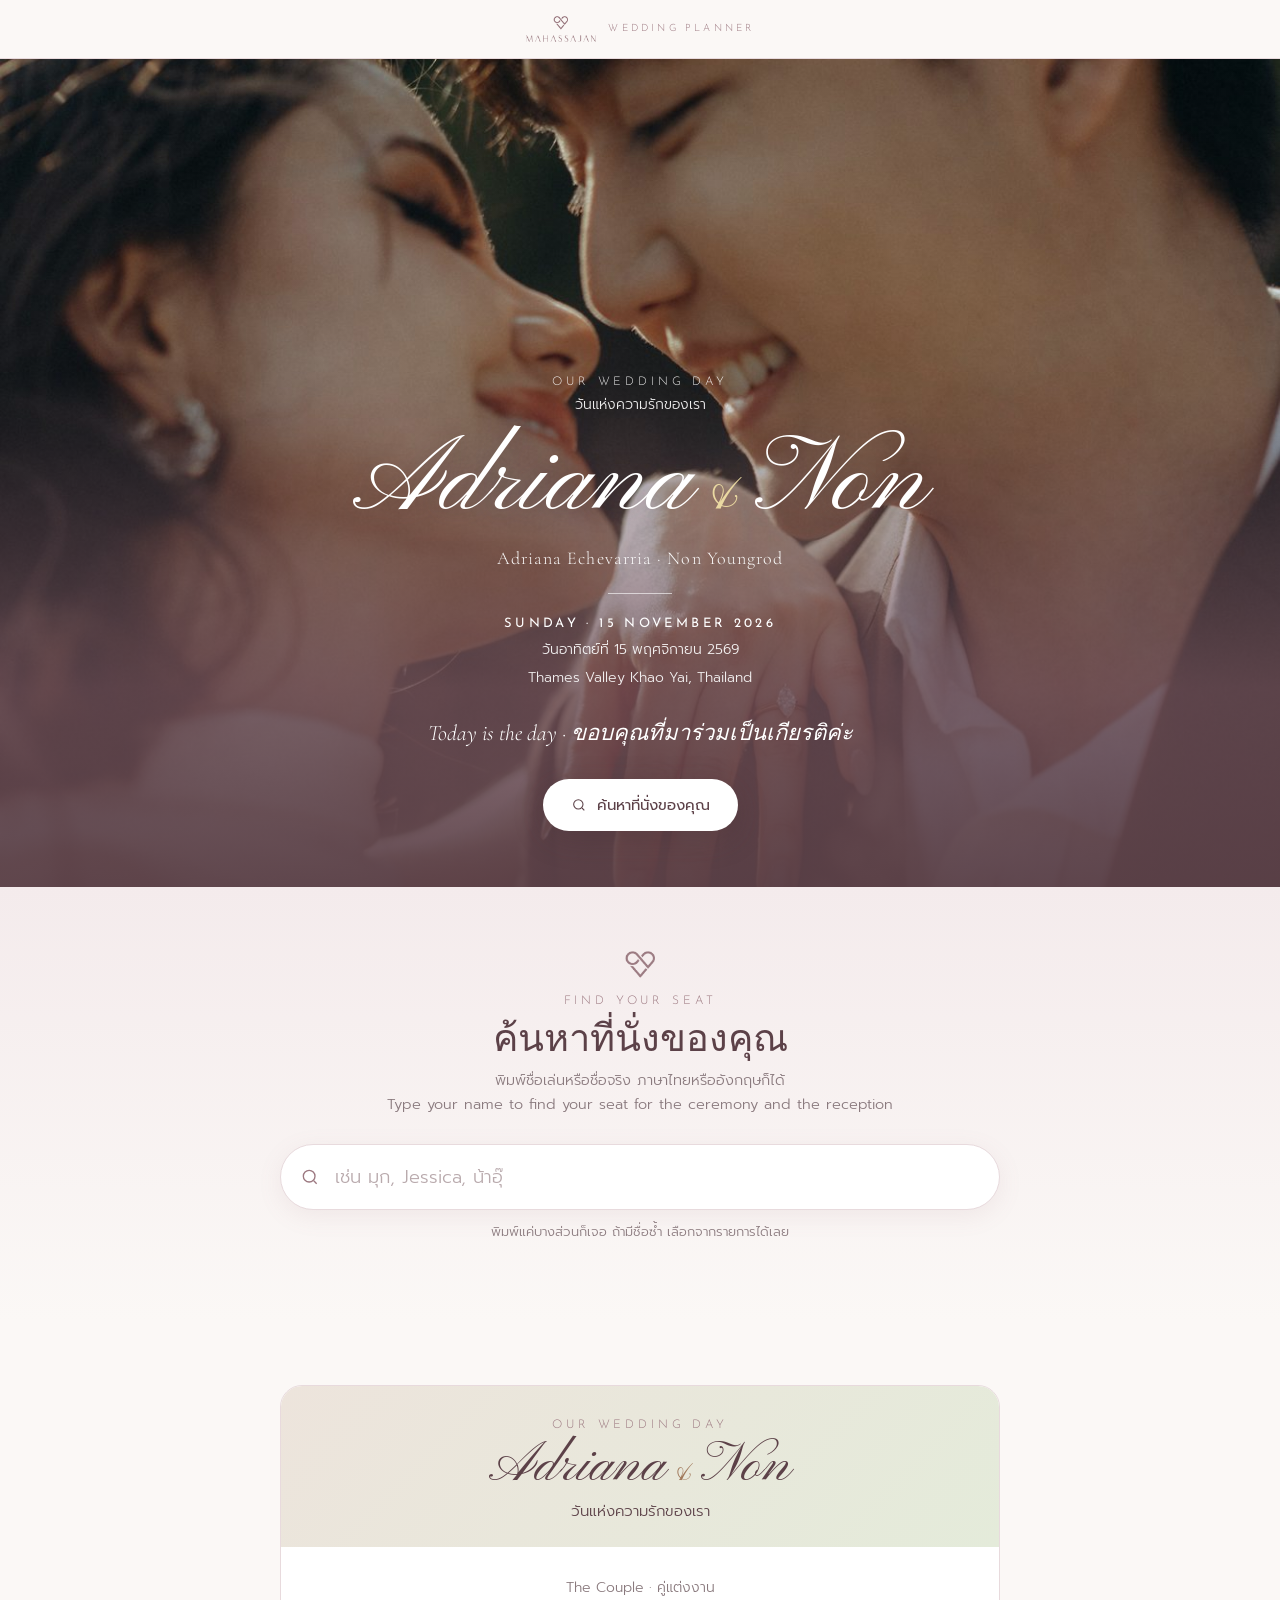
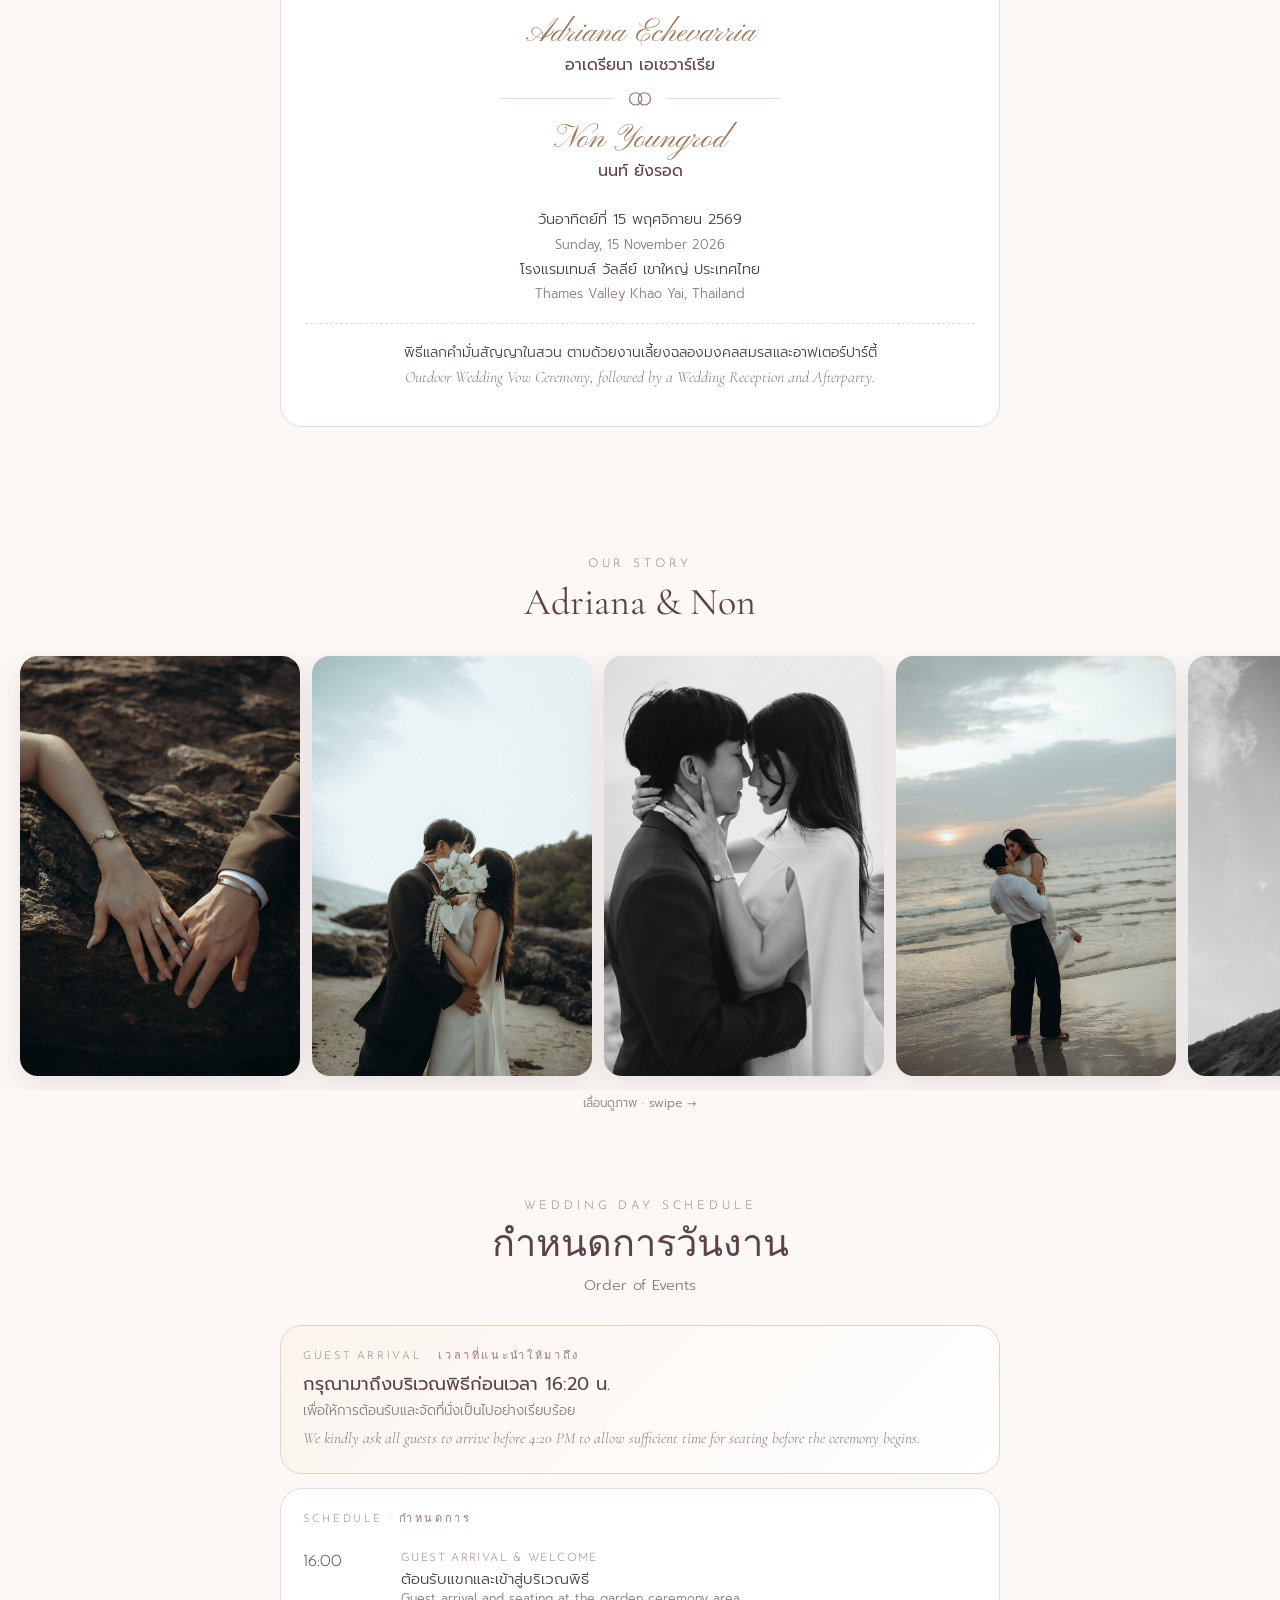
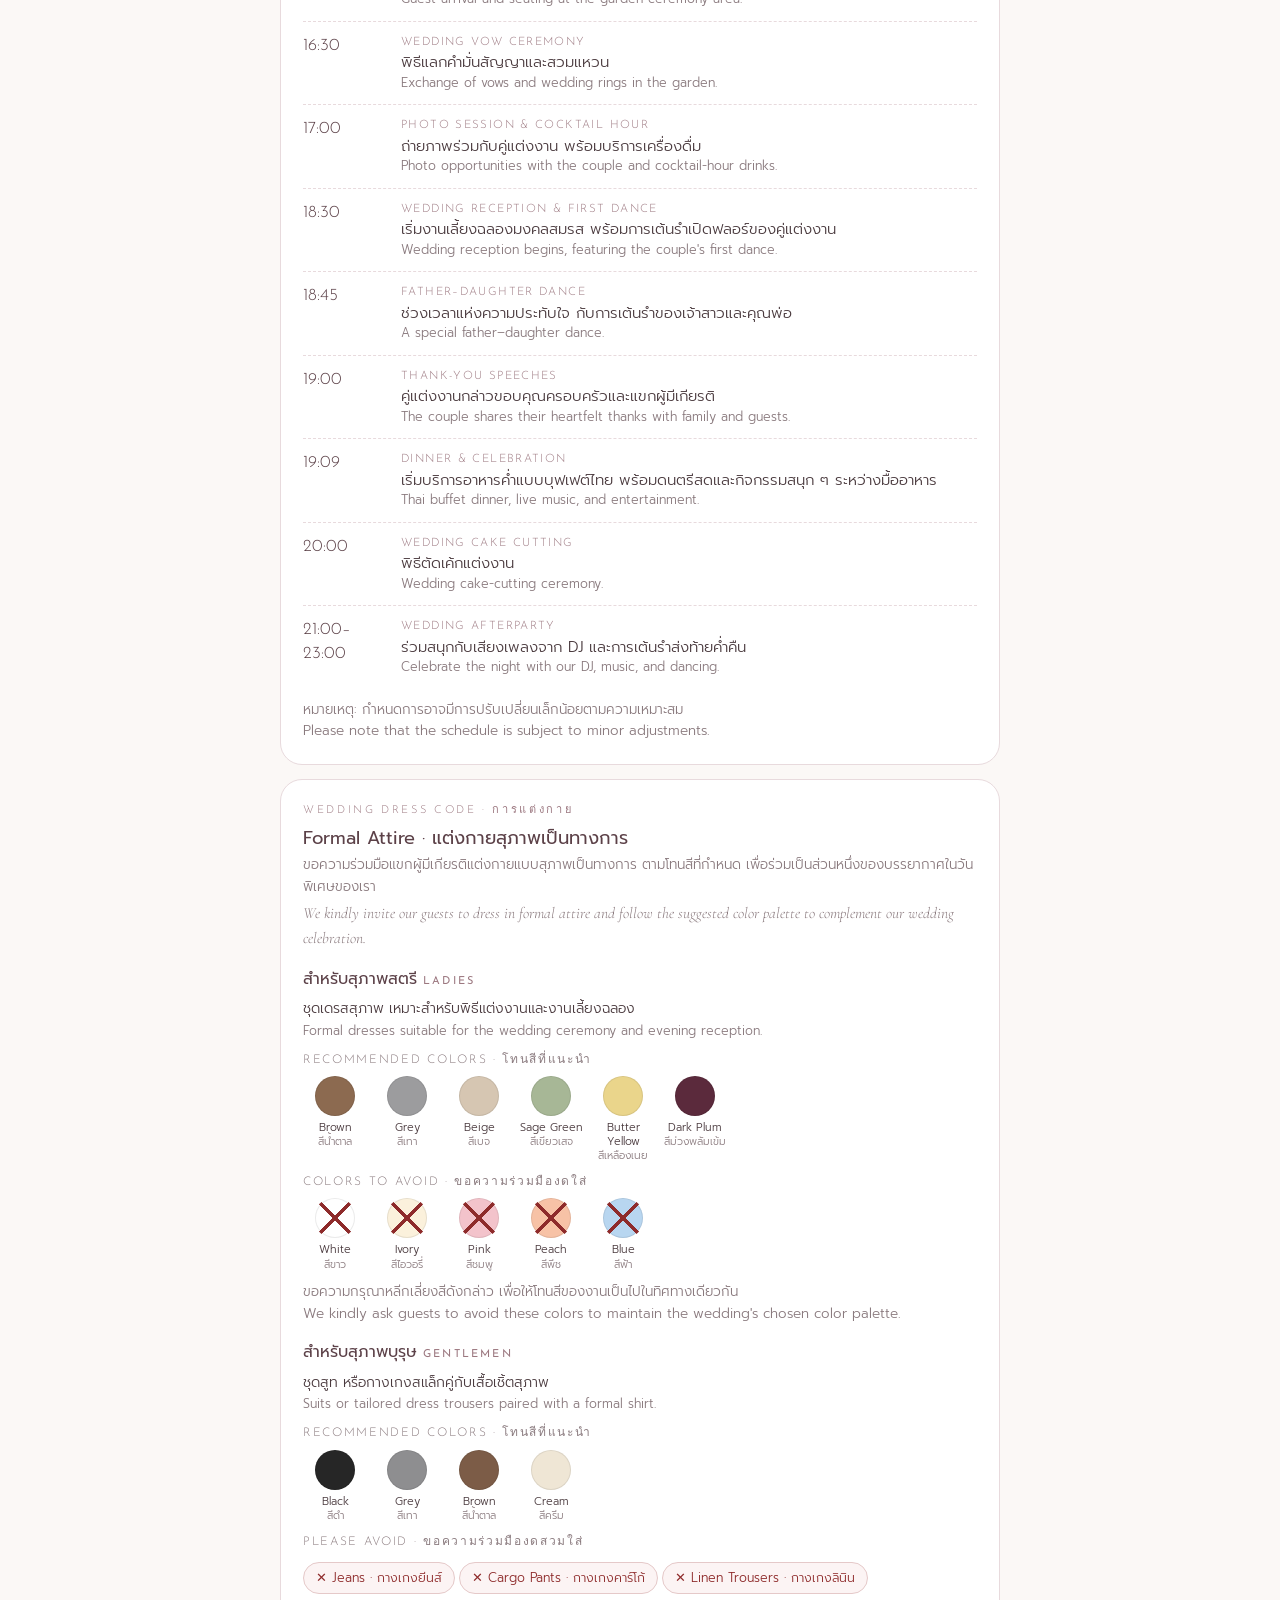
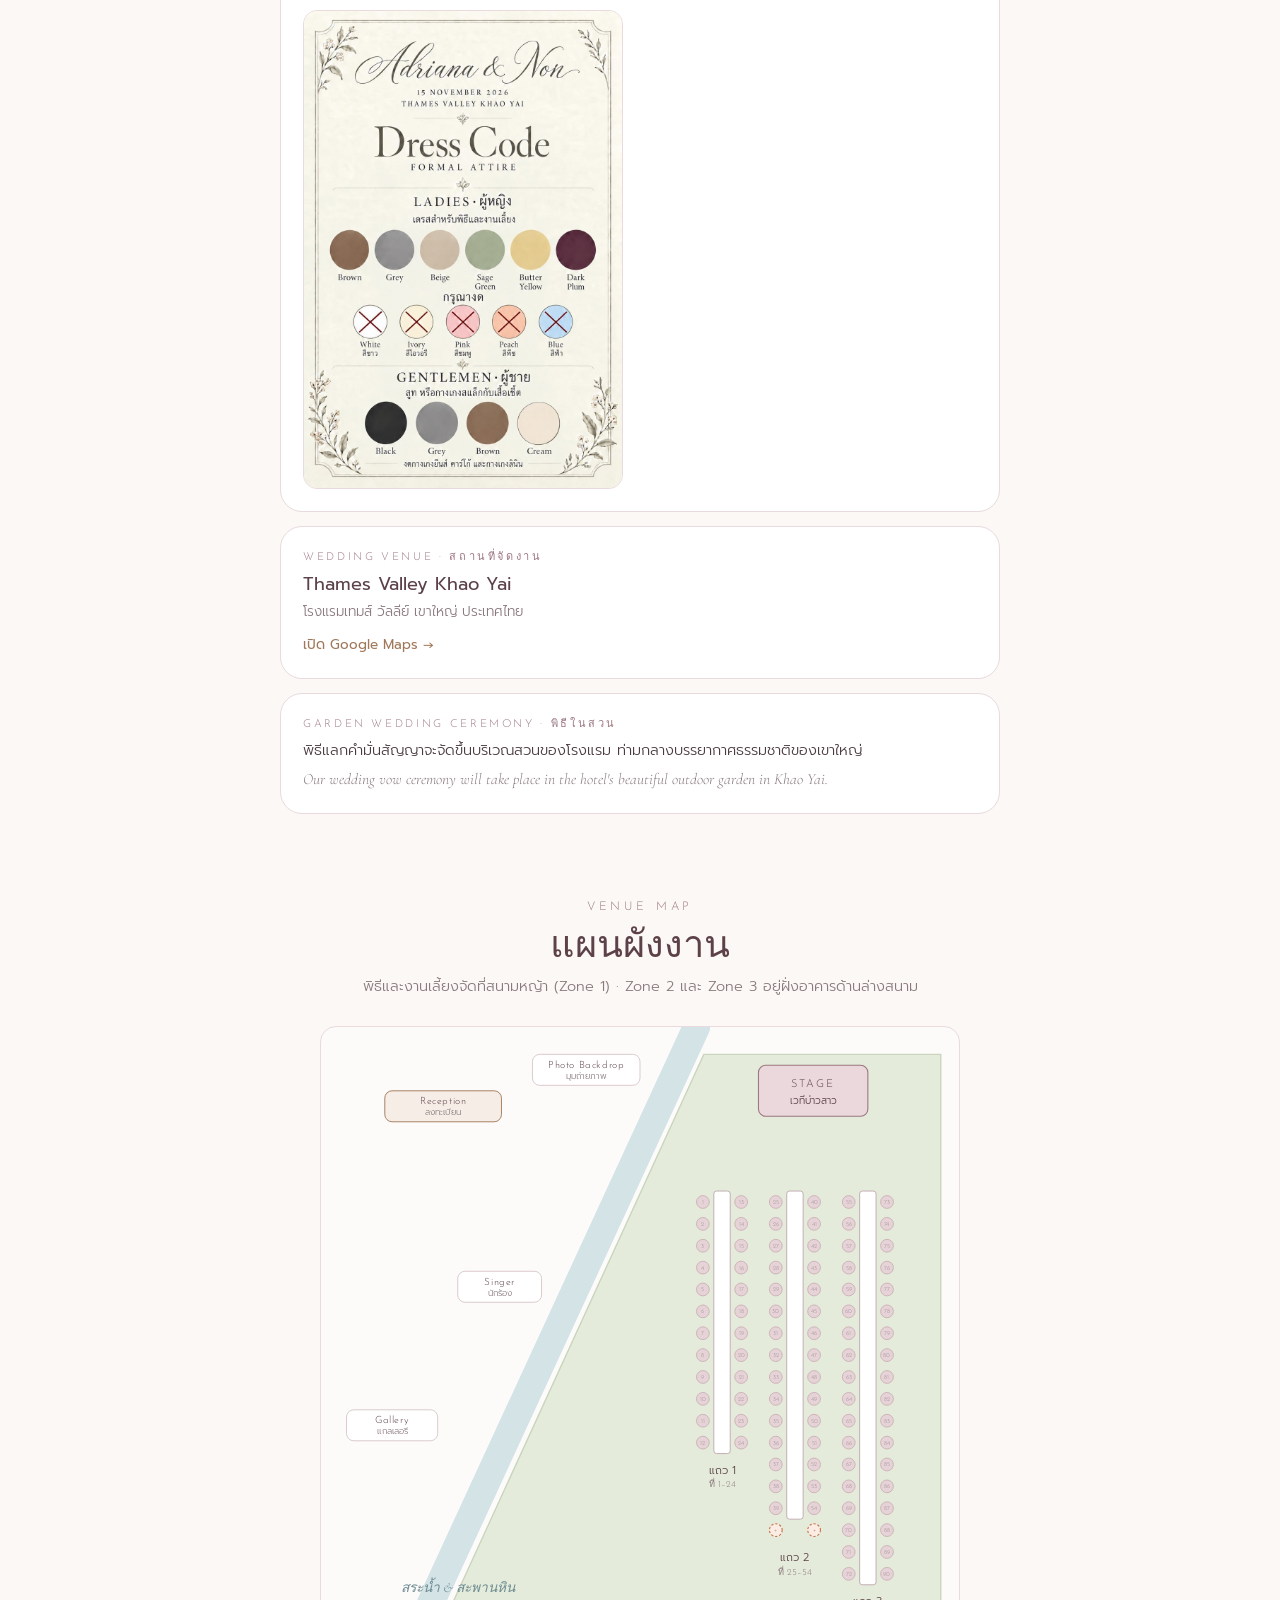
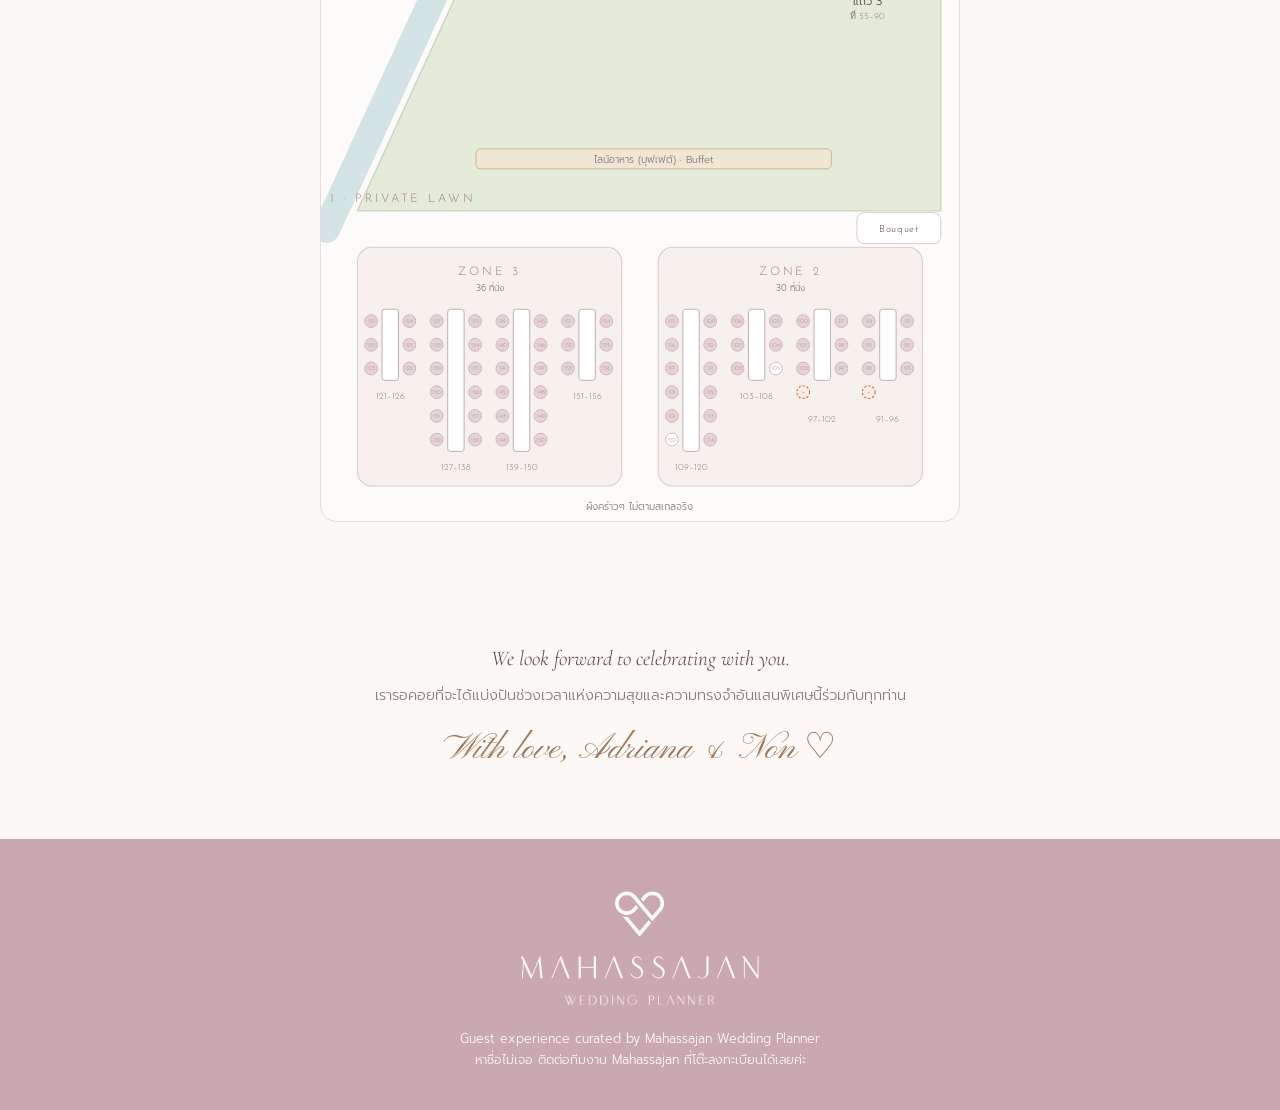
==== commit dc87a223: "Extra chairs pending hotel, TBC duplicate names, open ceremony seating, map pin, Mahassajan QR card " ====
--- a/index.html
+++ b/index.html
@@ -102,6 +102,10 @@
 .chip strong.th{font-family:'Prompt';font-size:21px;font-weight:400;line-height:1.1;padding-top:2px}
 .seat-desc{text-align:center;color:var(--muted);font-size:13.5px;line-height:1.55}
 .none{text-align:center;color:var(--muted);font-size:13.5px;padding:6px 4px}
+.pending{display:none;margin-top:10px;background:#FFF4EC;border:1px dashed #D9A07C;color:#9A4E27;border-radius:12px;padding:9px 12px;font-size:13px;text-align:center}
+.tbc{display:inline-block;font-size:11px;font-family:'Josefin Sans';letter-spacing:.1em;background:#FFF4EC;color:#9A4E27;border:1px solid #EBC3A8;border-radius:999px;padding:1px 8px;margin-left:6px;vertical-align:3px}
+.mates li.xtra{border:1px dashed #D9A07C;background:#FFF8F2}
+.mates li.xtra b{background:#E9B898}
 .staff-note{display:none;margin-top:12px;background:#FFF6EF;border:1px solid #F1D9C6;color:#8A4D2C;border-radius:12px;padding:10px 14px;font-size:13.5px}
 .tabs{display:flex;background:var(--blush);border-radius:999px;padding:4px;margin:14px 0 12px}
 .tabs button{flex:1;border:0;background:transparent;border-radius:999px;padding:9px 6px;font-family:'Prompt';font-size:14px;color:var(--plum);cursor:pointer;font-weight:300}
@@ -279,7 +283,7 @@
           </div>
           <div class="seat-desc" id="c-desc"></div>
         </div>
-        <div class="none" id="cer-no">พิธีในสวน: ทีมงาน Mahassajan จะดูแลพาไปที่นั่งหน้างานค่ะ<br><small>Our team will guide you to your ceremony seat.</small></div>
+        <div class="none" id="cer-no">พิธีในสวนเป็นที่นั่งอิสระ เชิญนั่งในที่นั่งที่ว่างได้เลยค่ะ<br><small>Open seating — please take any available seat for the ceremony.</small></div>
       </div>
 
       <div class="part" id="p-rec">
@@ -290,6 +294,8 @@
           <div class="chip a" id="r-seat-chip"><small>Seat · ที่นั่ง</small><strong id="r-seat"></strong></div>
         </div>
         <div class="seat-desc" id="r-desc"></div>
+        <div class="pending" id="r-pending">ที่นั่งเสริม · รอโรงแรมอัปเดตเลขที่นั่ง<br><small>Extra seat — the hotel will confirm your seat number.</small></div>
+        <div class="pending" id="r-tbc">ชื่อนี้มีมากกว่า 1 ท่าน · TBC รอบ่าวสาวยืนยันอีกครั้ง</div>
       </div>
       <div class="staff-note" id="r-note"></div>
 
@@ -301,7 +307,7 @@
       <div id="tab-cer"><div class="plan-box" id="cer-box"></div>
         <div class="legend"><span><i style="background:var(--accent)"></i>ที่นั่งของคุณ · Your seat</span><span><i style="background:#EAD8DC;border-radius:2px"></i>เวทีบ่าวสาว</span></div></div>
       <div id="tab-rec"><div class="plan-box" id="rec-box"></div>
-        <div class="legend"><span><i style="background:var(--accent)"></i>ที่นั่งของคุณ · Your seat</span><span><i style="background:var(--plum)"></i>โต๊ะของคุณ · Your table</span></div></div>
+        <div class="legend"><span><i style="background:var(--accent)"></i>ที่นั่งของคุณ · Your seat</span><span><i style="background:var(--plum)"></i>โต๊ะของคุณ · Your table</span><span><i style="background:#FBEDE4;border:1px dashed #C8734A"></i>เก้าอี้เสริม (รอโรงแรม)</span></div></div>
       <div id="tab-mates"><ul class="mates" id="mates"></ul></div>
     </div>
   </div>
@@ -438,7 +444,7 @@
       </div>
 
       <!-- VENUE -->
-      <a class="card wide" href="https://www.google.com/maps/search/?api=1&amp;query=Thames+Valley+Khao+Yai" target="_blank" rel="noopener">
+      <a class="card wide" href="https://maps.app.goo.gl/JxZa1kHpoYmCUpKm7" target="_blank" rel="noopener">
         <div class="k">Wedding venue · สถานที่จัดงาน</div>
         <h4>Thames Valley Khao Yai</h4>
         <p>โรงแรมเทมส์ วัลลีย์ เขาใหญ่ ประเทศไทย</p>
@@ -505,7 +511,7 @@
 </script>
 
 <script>
-const {D, TBY, el, buildVenue, buildCeremony, seatPos, seatSide, seatIndex, seatList, cerPos, cerInfo, VIEW} = window.PLAN;
+const {D, TBY, el, extraPos, buildVenue, buildCeremony, seatPos, seatSide, seatIndex, seatList, cerPos, cerInfo, VIEW} = window.PLAN;
 const STAFF = location.hash==='#staff';
 if(STAFF) document.body.classList.add('staff');
 window.addEventListener('hashchange',()=>document.body.classList.toggle('staff',location.hash==='#staff'));
@@ -526,7 +532,7 @@
 }
 function where(g){
   const t=TBY[g.table]; if(!t) return '';
-  return 'Zone '+t.zone+(t.zone==='1'?' · '+t.label:'')+(g.seats.length?' · ที่ '+seatText(g.seats):'');
+  return 'Zone '+t.zone+(t.zone==='1'?' · '+t.label:'')+(g.seats.length?' · ที่ '+seatText(g.seats):(g.extra?' · เสริม':''));
 }
 
 /* search */
@@ -545,7 +551,7 @@
     const li=document.createElement('li'),b=document.createElement('button');
     const sub=g.table?(TBY[g.table].zone==='1'?'งานเลี้ยง · สนามหญ้า':'งานเลี้ยง · Zone '+TBY[g.table].zone):'พิธีแลกคำมั่นสัญญา';
     const tag=g.table?where(g).replace(' · ที่ ',' · #'):'พิธี · '+cerInfo(g.cer).sideTh+' แถว '+cerInfo(g.cer).row;
-    b.innerHTML=`<span>${esc(g.name)}<span class="sub">${esc(sub)}</span></span><span class="tag">${esc(tag)}</span>`;
+    b.innerHTML=`<span>${esc(g.name)}${g.tbc?'<span class="tbc">TBC</span>':''}<span class="sub">${esc(sub)}</span></span><span class="tag">${esc(tag)}</span>`;
     b.onclick=()=>{list.innerHTML='';show(g);};
     li.appendChild(b);list.appendChild(li);
   });
@@ -554,7 +560,7 @@
 
 function show(g){
   const $=id=>document.getElementById(id);
-  $('r-name').textContent=g.name;
+  $('r-name').innerHTML=esc(g.name)+(g.tbc?'<span class="tbc">TBC</span>':'');
 
   /* ceremony */
   const meC=cerSvg.getElementById('me-cer');meC.innerHTML='';
@@ -576,9 +582,11 @@
     $('r-row-chip').style.display=t.zone==='1'?'':'none';
     $('r-row').textContent=t.zone==='1'?t.label.replace('แถว ',''):'';
     const st=seatText(g.seats);
-    $('r-seat-chip').style.display=st?'':'none';$('r-seat').textContent=st;$('r-seat').style.fontSize=st.length>5?'18px':'';
+    $('r-seat-chip').style.display=(st||g.extra)?'':'none';$('r-seat').textContent=st||'เสริม';$('r-seat').style.fontSize=(st.length>5||!st)?'18px':'';
+    $('r-pending').style.display=g.extra?'block':'none';$('r-tbc').style.display=g.tbc?'block':'none';
     let d;
-    if(!g.seats.length) d='ยังไม่ได้ระบุเลขที่นั่ง ทีมงานจะพาไปที่นั่งหน้างานค่ะ';
+    if(g.extra){const side=g.extra==='L'?'ซ้าย':'ขวา';d=t.zone==='1'?`โต๊ะยาว ${t.label} บนสนามหญ้า · ฝั่ง${side} (เมื่อหันหน้าเข้าเวที) เก้าอี้เสริมท้ายโต๊ะ`:`Zone ${t.zone} · ${t.label} · เก้าอี้เสริมฝั่ง${side}`;}
+    else if(!g.seats.length) d='ยังไม่ได้ระบุเลขที่นั่ง ทีมงานจะพาไปที่นั่งหน้างานค่ะ';
     else if(t.zone==='1'){
       const sides=[...new Set(g.seats.map(s=>seatSide(t,s)==='L'?'ซ้าย':'ขวา'))], pos=[...new Set(g.seats.map(s=>seatIndex(t,s)))].sort((a,b)=>a-b);
       d=`โต๊ะยาว ${t.label} บนสนามหญ้า · ฝั่ง${sides.join('และ')} (เมื่อหันหน้าเข้าเวที) ตัวที่ ${pos.join(', ')} นับจากฝั่งเวที`;
@@ -587,9 +595,10 @@
     recSvg.setAttribute('viewBox',VIEW[t.zone]);
     g.seats.forEach(s=>{const[x,y]=seatPos(t,s);el('circle',{cx:x,cy:y,r:7,class:'pulse'},meR);el('circle',{cx:x,cy:y,r:8,class:'me-seat'},meR);
       el('text',{x,y:y+0.5,class:'ch-n',style:'fill:#fff;font-size:7px'},meR,s);});
+    if(g.extra){const[x,y]=extraPos(g);el('circle',{cx:x,cy:y,r:7,class:'pulse'},meR);el('circle',{cx:x,cy:y,r:8,class:'me-seat'},meR);el('text',{x,y:y+0.5,class:'ch-n',style:'fill:#fff;font-size:8px'},meR,'+');}
   }
   const note=$('r-note');
-  if(STAFF){const n=[];if(t&&!g.seats.length)n.push('ไม่มีเลขที่นั่งงานเลี้ยงในไฟล์ (เกินจำนวนที่นั่งของโต๊ะ)');if(!t)n.push('มีชื่อเฉพาะในผังพิธี ไม่พบในไฟล์งานเลี้ยง');if(g.alias.length)n.push('ชื่อในผังพิธี: '+g.alias.join(', '));
+  if(STAFF){const n=[];if(g.extra)n.push('เก้าอี้เสริม รอโรงแรมเพิ่มที่นั่ง');if(!t)n.push('มีชื่อเฉพาะในผังพิธี ไม่พบในไฟล์งานเลี้ยง');if(g.alias.length)n.push('ชื่อในผังพิธี: '+g.alias.join(', '));
     note.style.display=n.length?'block':'none';note.textContent='สำหรับทีมงาน · '+n.join(' · ');}else note.style.display='none';
 
   /* mates */
@@ -597,7 +606,7 @@
   const tabM=document.querySelector('[data-tab="mates"]');tabM.style.display=t?'':'none';
   if(t){
     const bySeat={};D.guests.filter(x=>x.table===g.table).forEach(x=>x.seats.forEach(s=>bySeat[s]=x));
-    $('r-count').textContent=`${Object.keys(bySeat).length} / ${t.cap} ที่นั่ง`;
+    const nx=t.extraL.length+t.extraR.length;$('r-count').textContent=`${Object.keys(bySeat).length} / ${t.cap} ที่นั่ง`+(nx?` +${nx} เสริม`:'');
     [['ฝั่งซ้าย · Left',t.left],['ฝั่งขวา · Right',t.right]].forEach(([h,arr])=>{
       const hd=document.createElement('li');hd.className='side-h';hd.textContent=h;mates.appendChild(hd);
       arr.forEach(s=>{const x=bySeat[s],li=document.createElement('li');
@@ -605,7 +614,7 @@
         else{li.className='vacant';li.innerHTML=`<b style="background:#E8DADD">${s}</b><span>ว่าง</span>`;}
         mates.appendChild(li);});
     });
-    D.guests.filter(x=>x.table===g.table&&!x.seats.length).forEach(x=>{const li=document.createElement('li');if(x===g)li.className='me';li.innerHTML=`<b>·</b><span>${esc(x.name)} <small>(ยังไม่มีเลขที่นั่ง)</small></span>`;mates.appendChild(li);});
+    D.guests.filter(x=>x.table===g.table&&!x.seats.length).forEach(x=>{const li=document.createElement('li');li.className=x===g?'me xtra':'xtra';li.innerHTML=`<b>+</b><span>${esc(x.name)} <small>เก้าอี้เสริม · รอโรงแรมอัปเดต</small></span>`;mates.appendChild(li);});
   }
   document.querySelector('[data-tab="cer"]').style.display=g.cer?'':'none';
   setTab(g.cer?'cer':'rec');
--- a/plans.css
+++ b/plans.css
@@ -33,3 +33,5 @@
 .pulse{fill:none;stroke:var(--accent);stroke-width:1.6;animation:pulse 1.6s ease-out infinite;transform-box:fill-box;transform-origin:center}
 @keyframes pulse{0%{opacity:.9;transform:scale(1)}100%{opacity:0;transform:scale(3.2)}}
 
+.ch.extra{fill:#FBEDE4;stroke:#C8734A;stroke-width:1.2;stroke-dasharray:2.5 2}
+.tg.hl .ch.extra{fill:#F6D9C6;stroke:#A8552F}
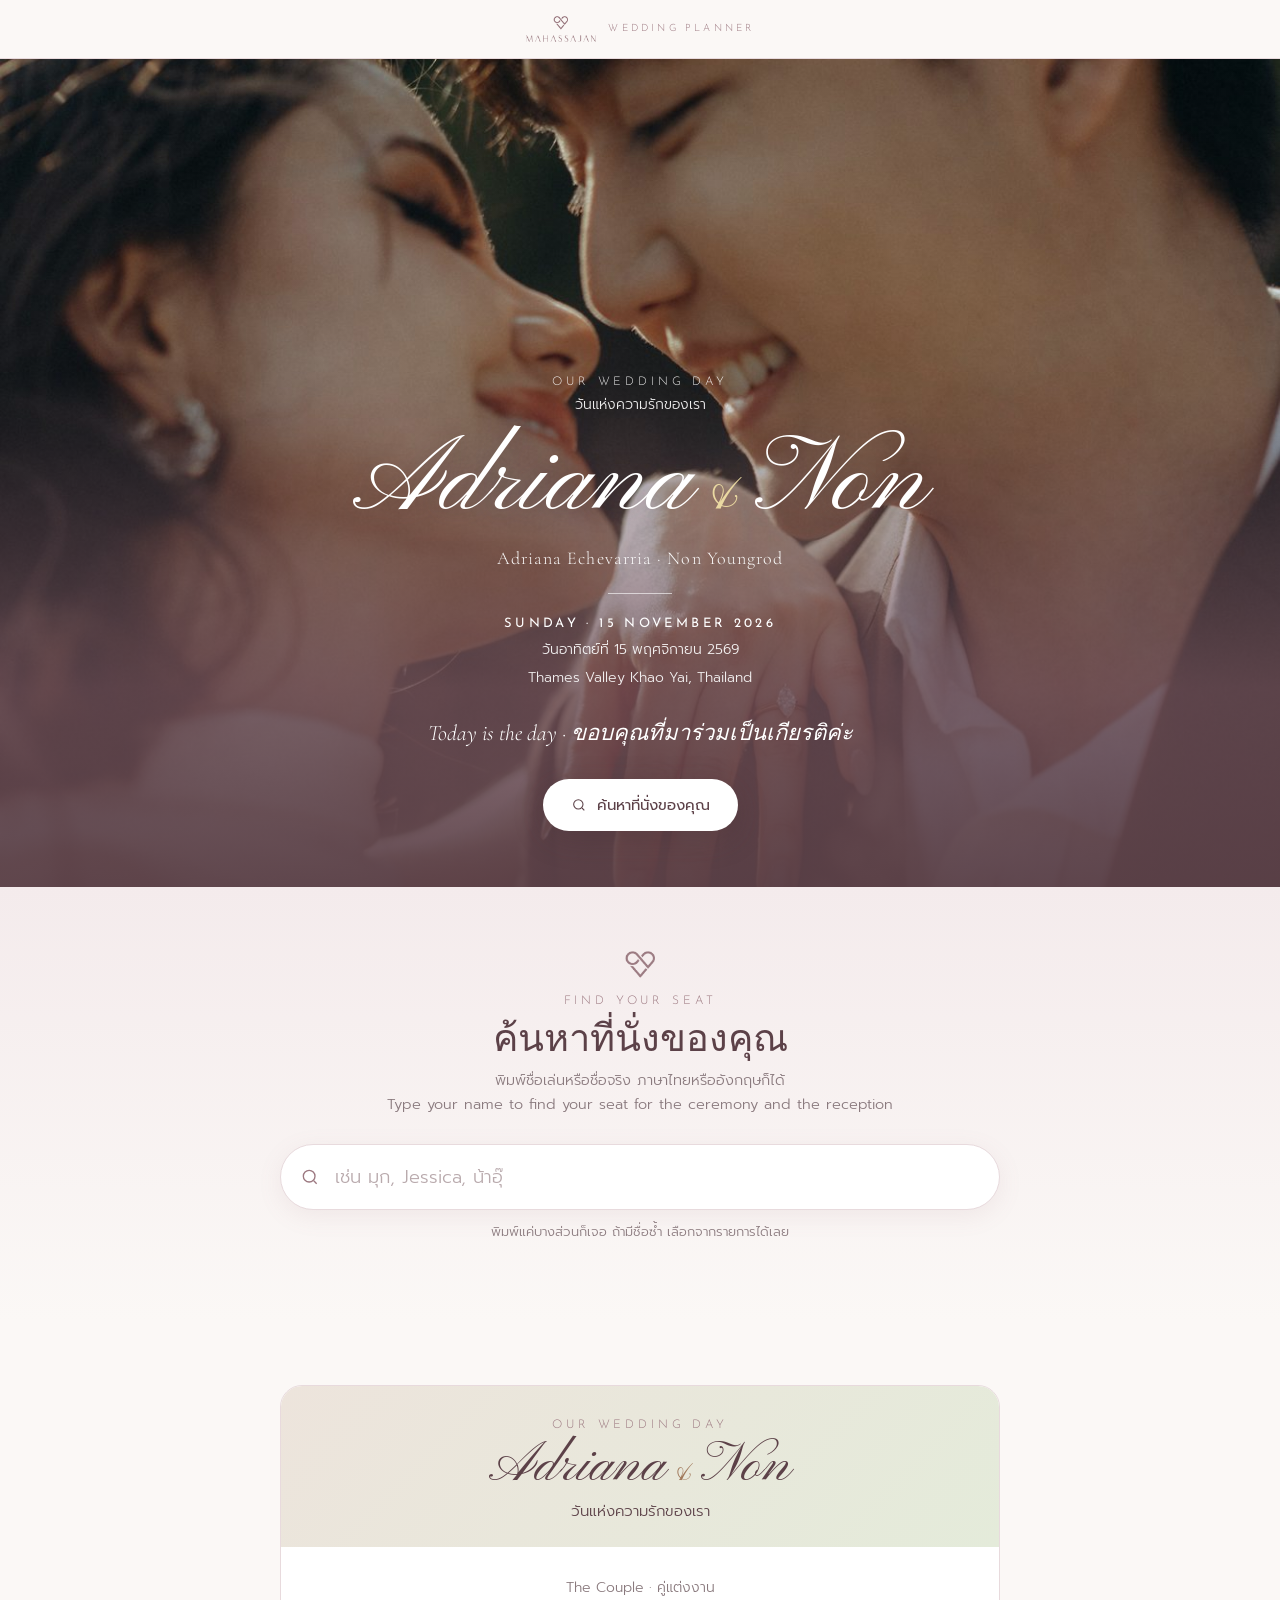
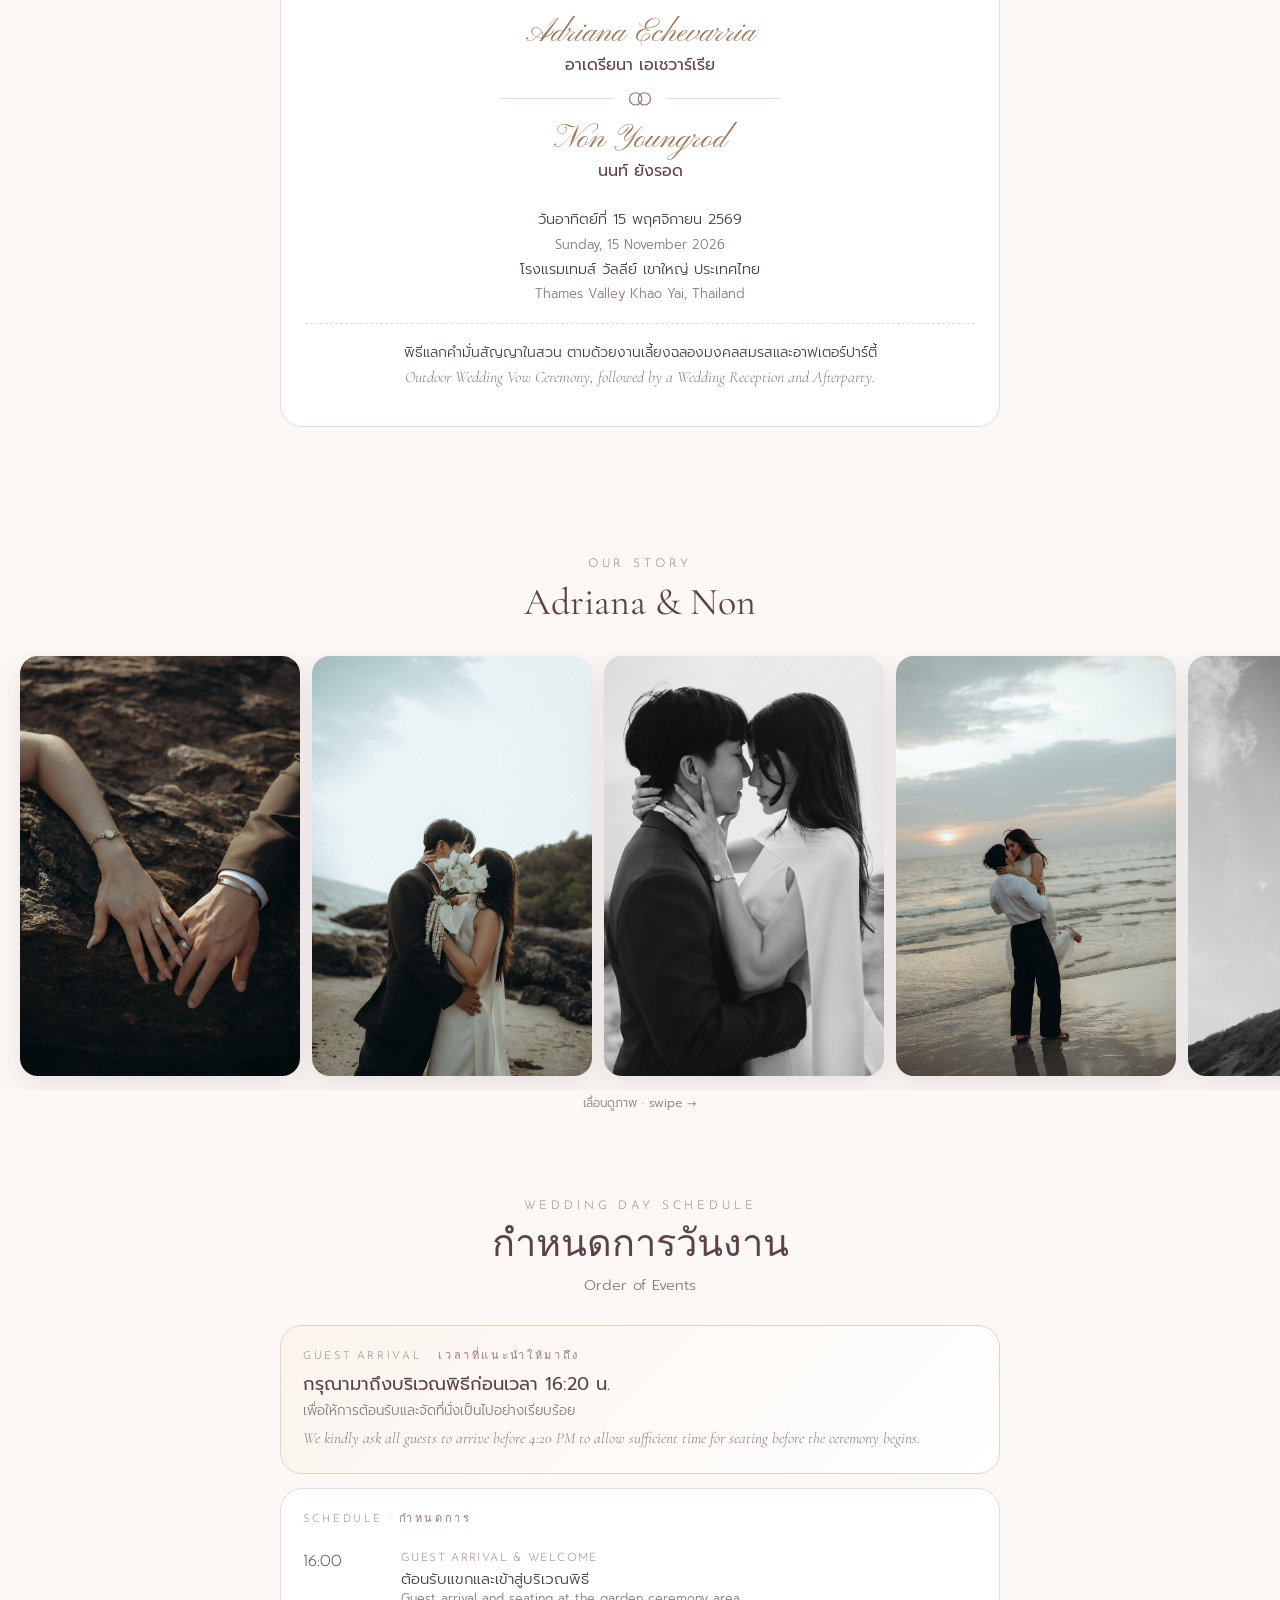
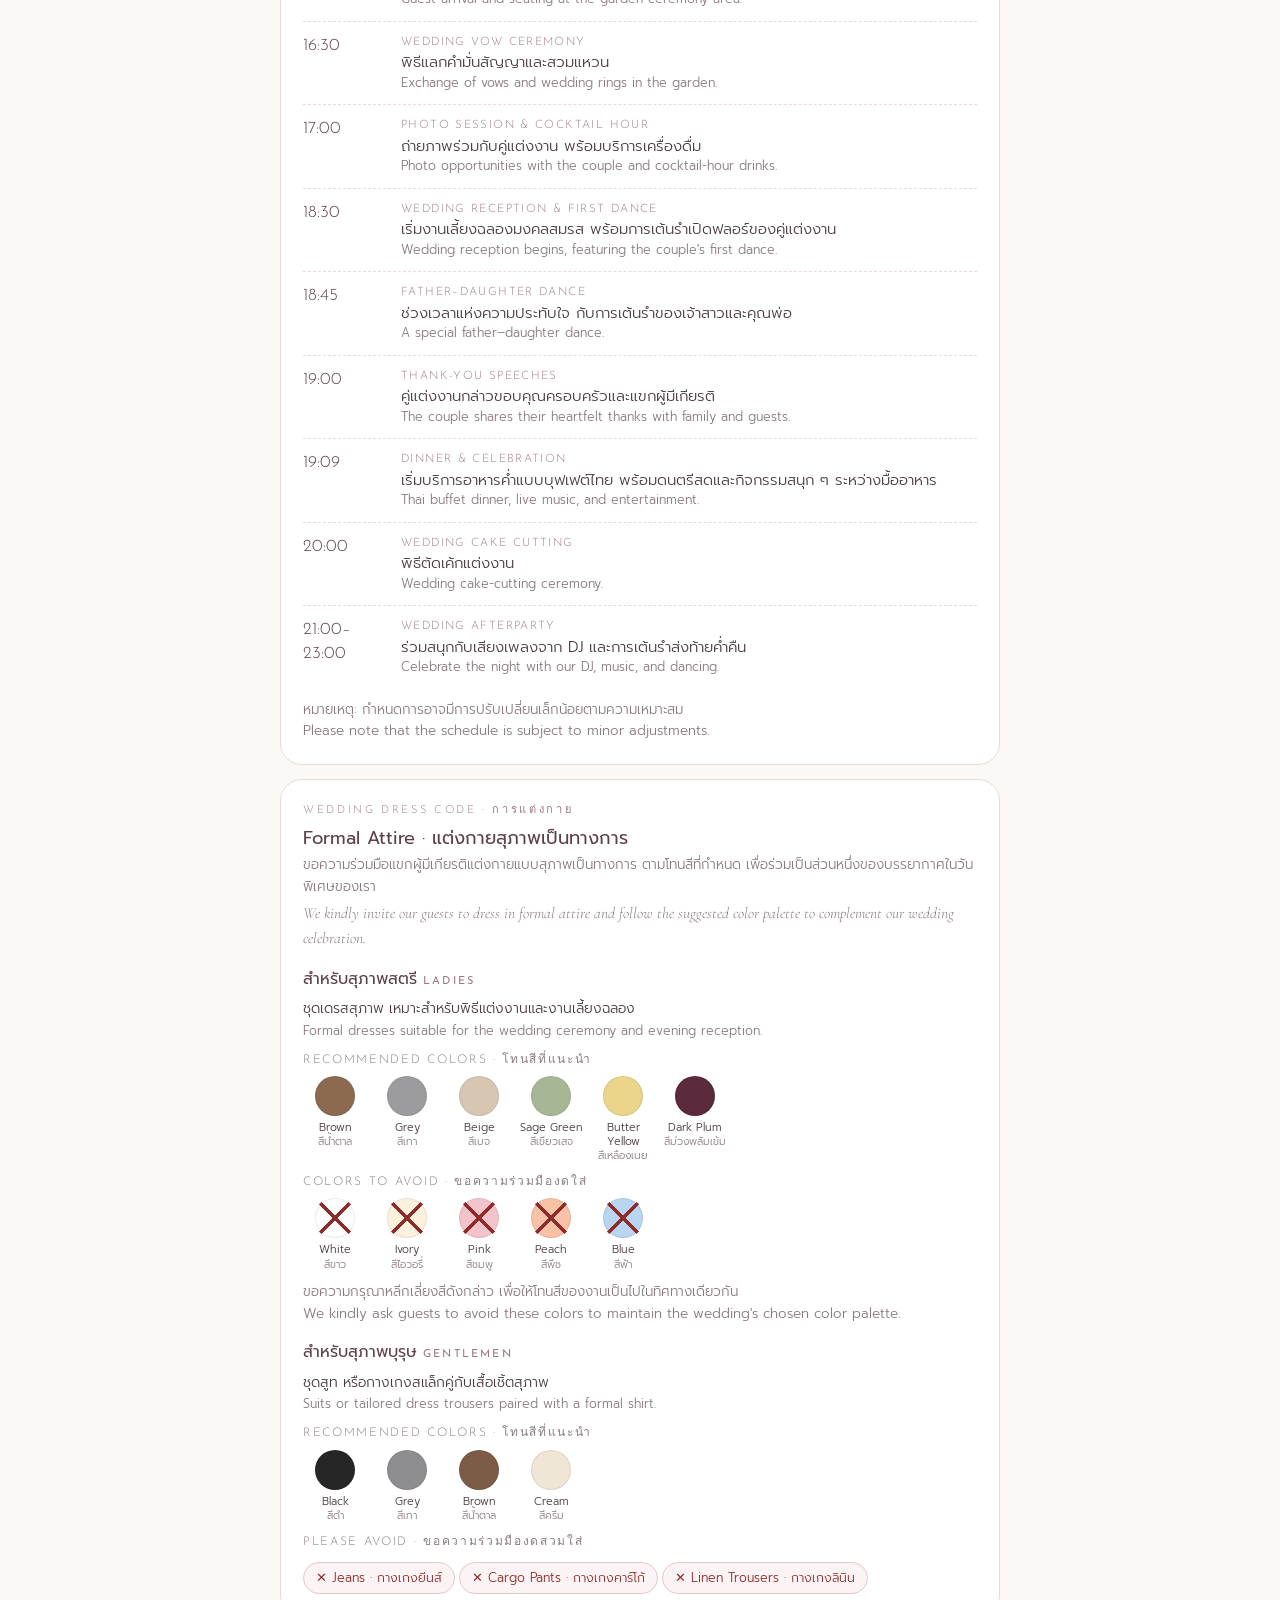
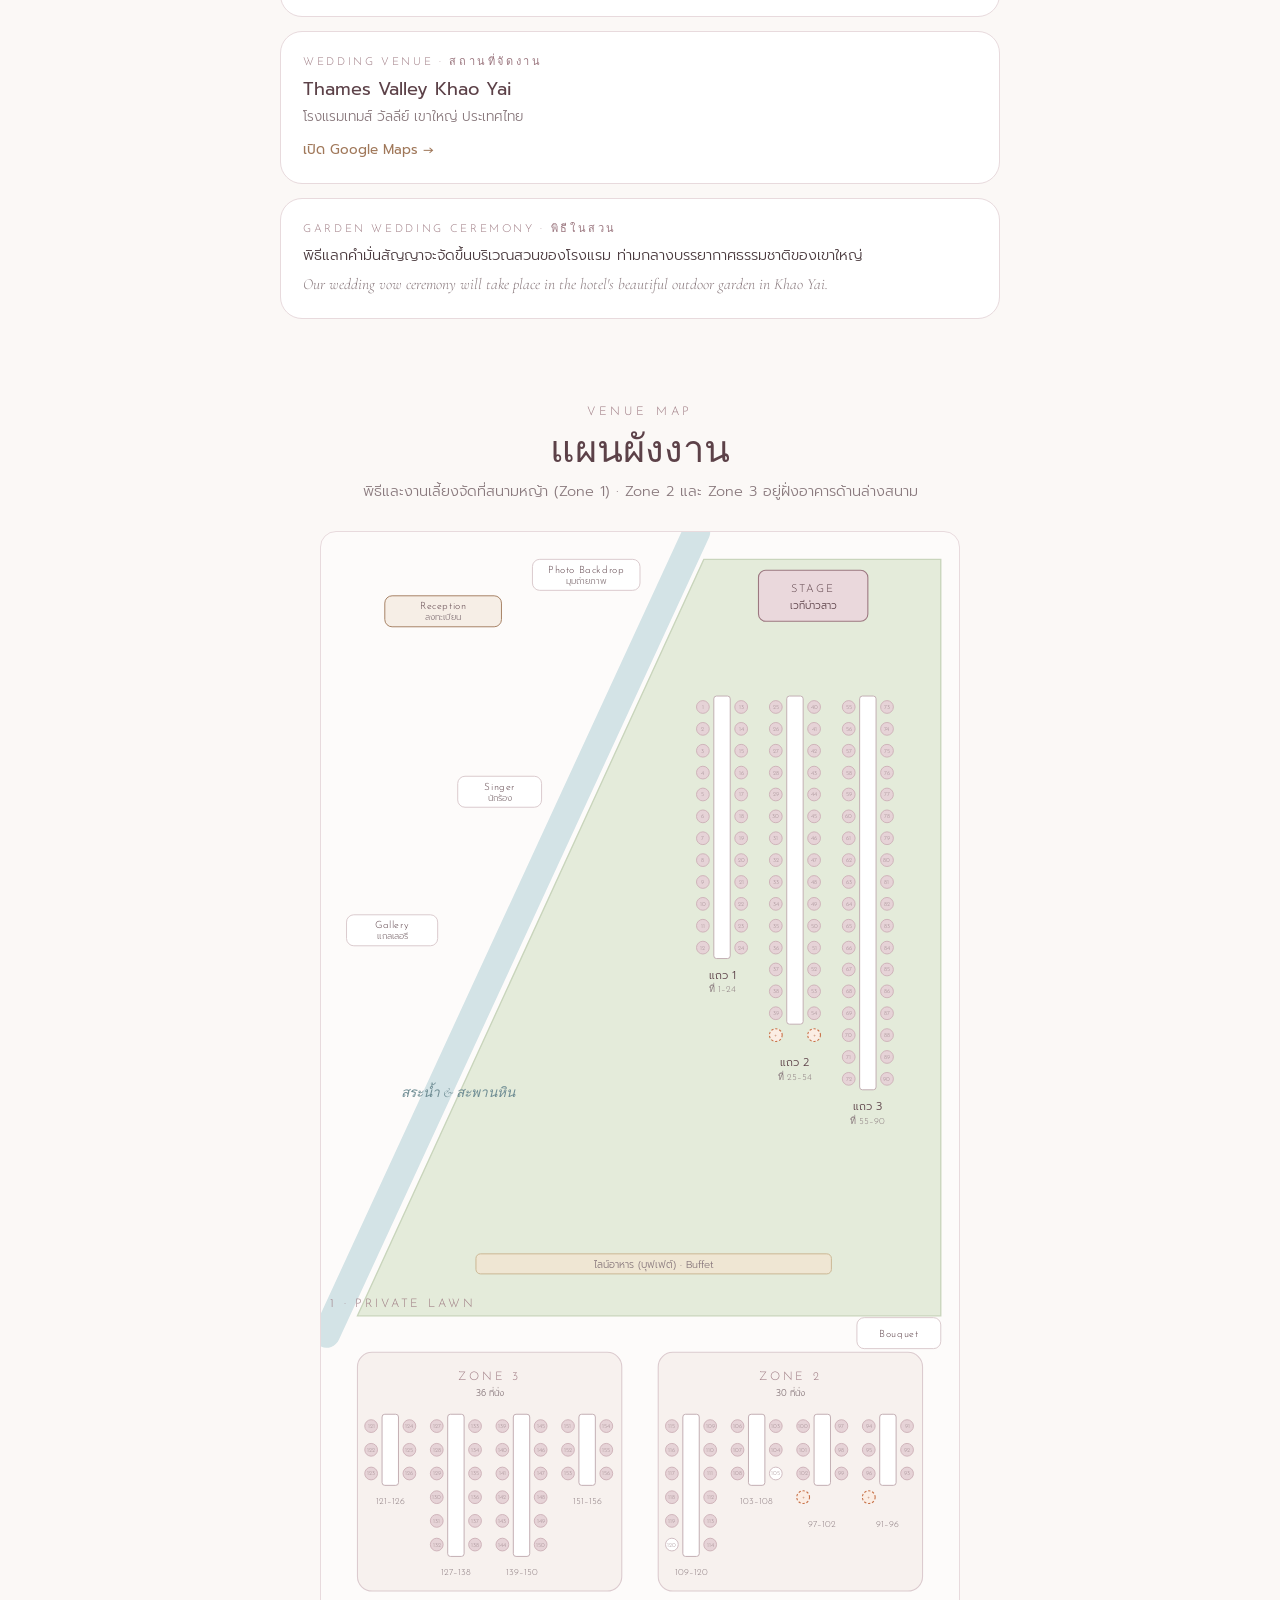
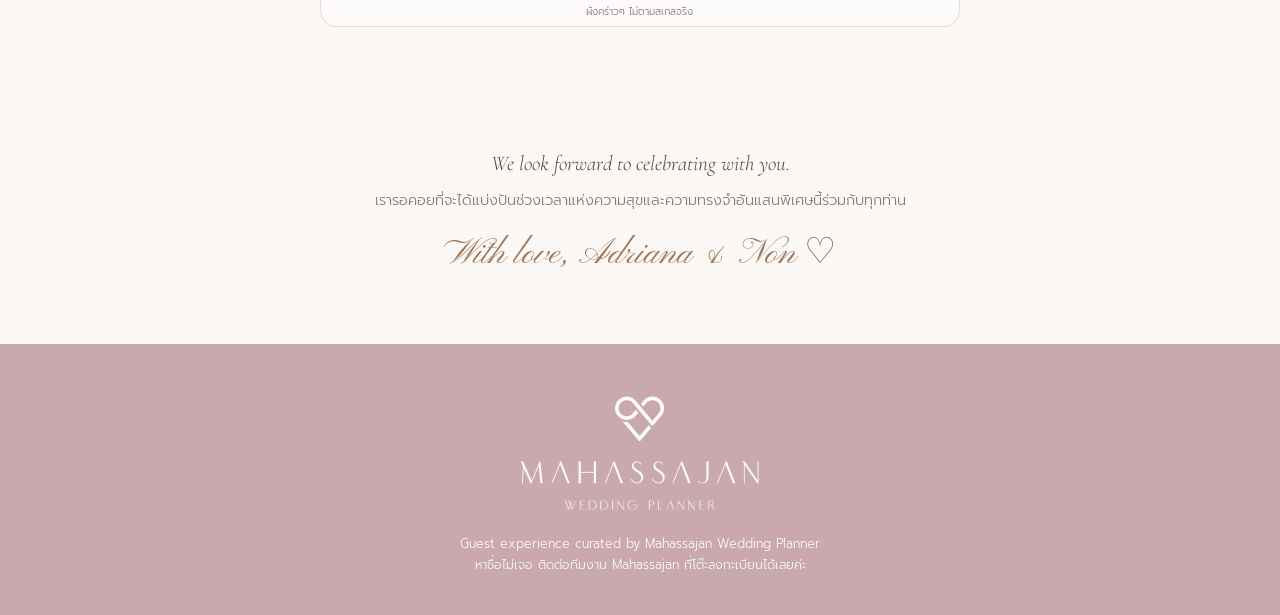
==== commit 2d0cdffa: "Remove dress code card image from the page Co-Authored-By: Claude Opus 5.5 <noreply@anthropic.com> C" ====
--- a/index.html
+++ b/index.html
@@ -440,7 +440,6 @@
           <div class="dc-sub">Please avoid · ขอความร่วมมืองดสวมใส่</div>
           <span class="pill no">✕ Jeans · กางเกงยีนส์</span><span class="pill no">✕ Cargo Pants · กางเกงคาร์โก้</span><span class="pill no">✕ Linen Trousers · กางเกงลินิน</span>
         </div>
-        <div class="dc-card"><a href="img/dresscode.jpg" target="_blank" rel="noopener"><img src="img/dresscode.jpg" alt="Dress code card — Adriana & Non" loading="lazy"></a></div>
       </div>
 
       <!-- VENUE -->
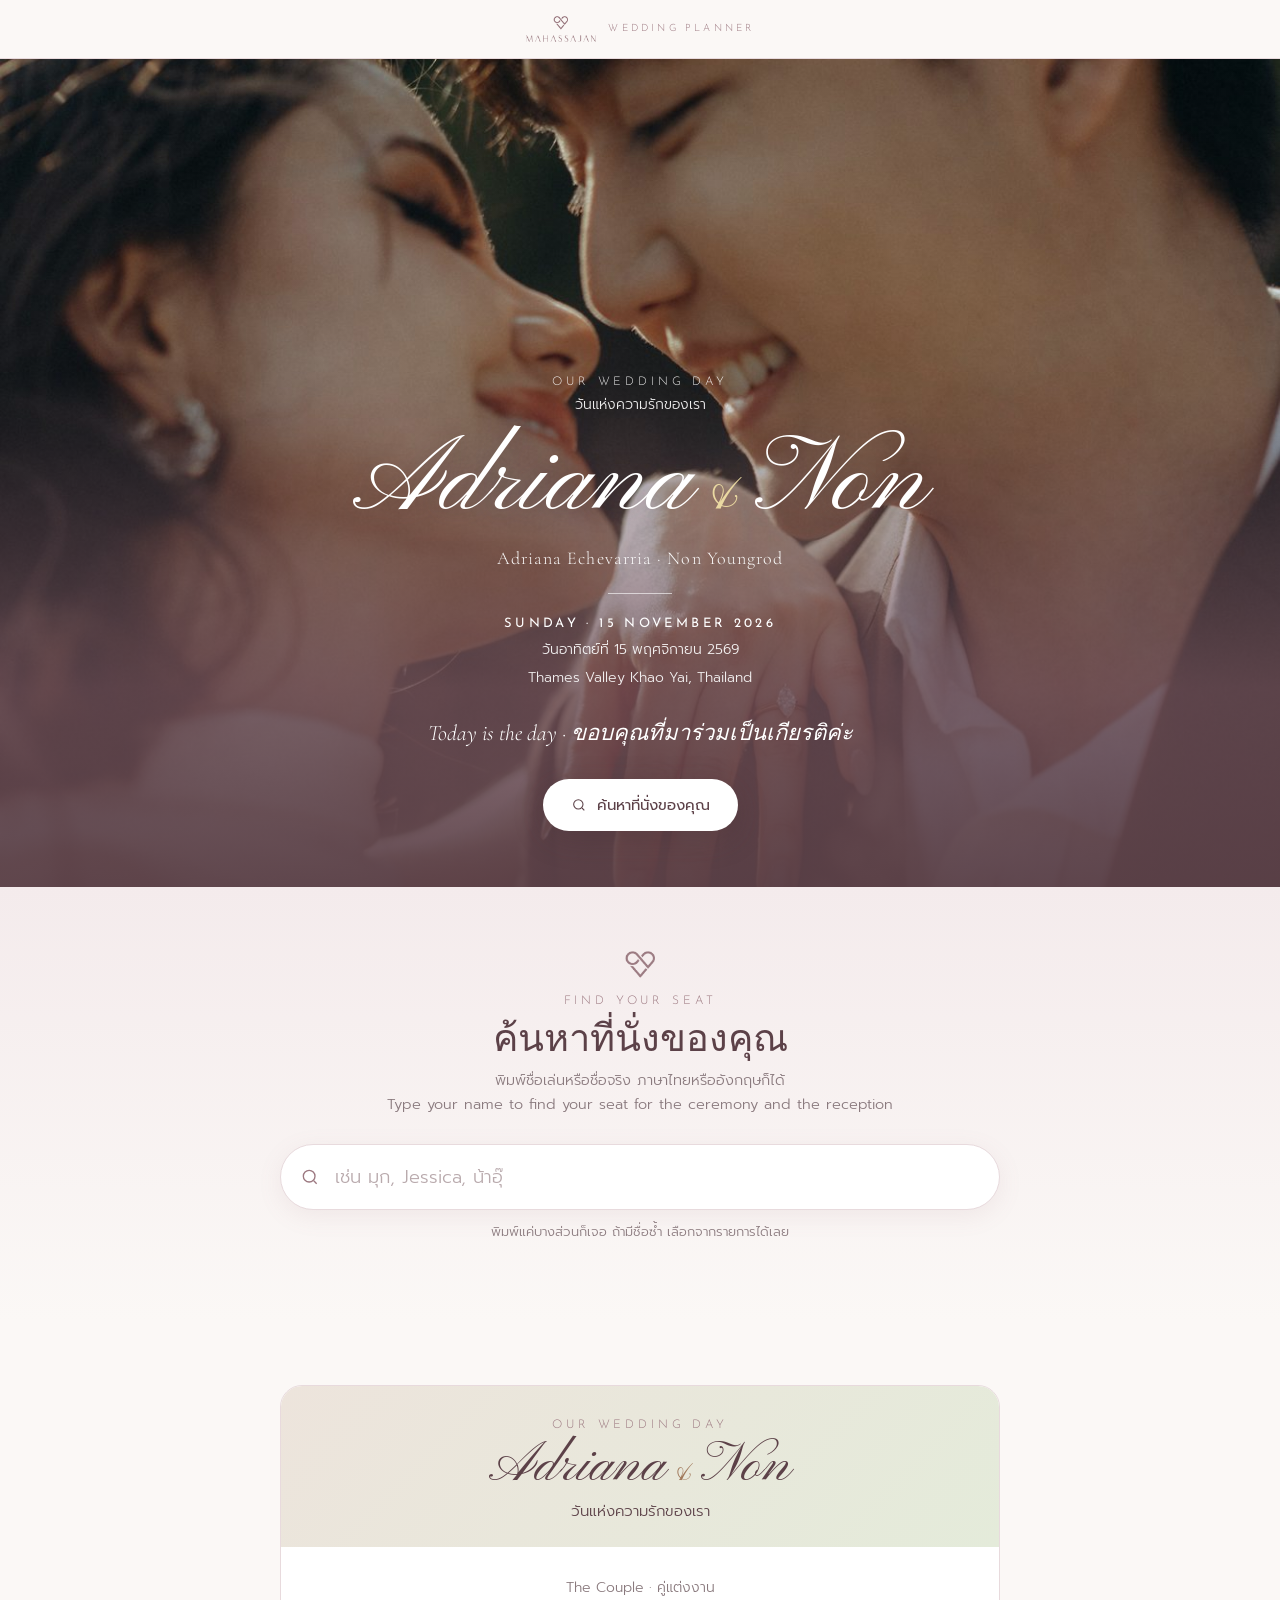
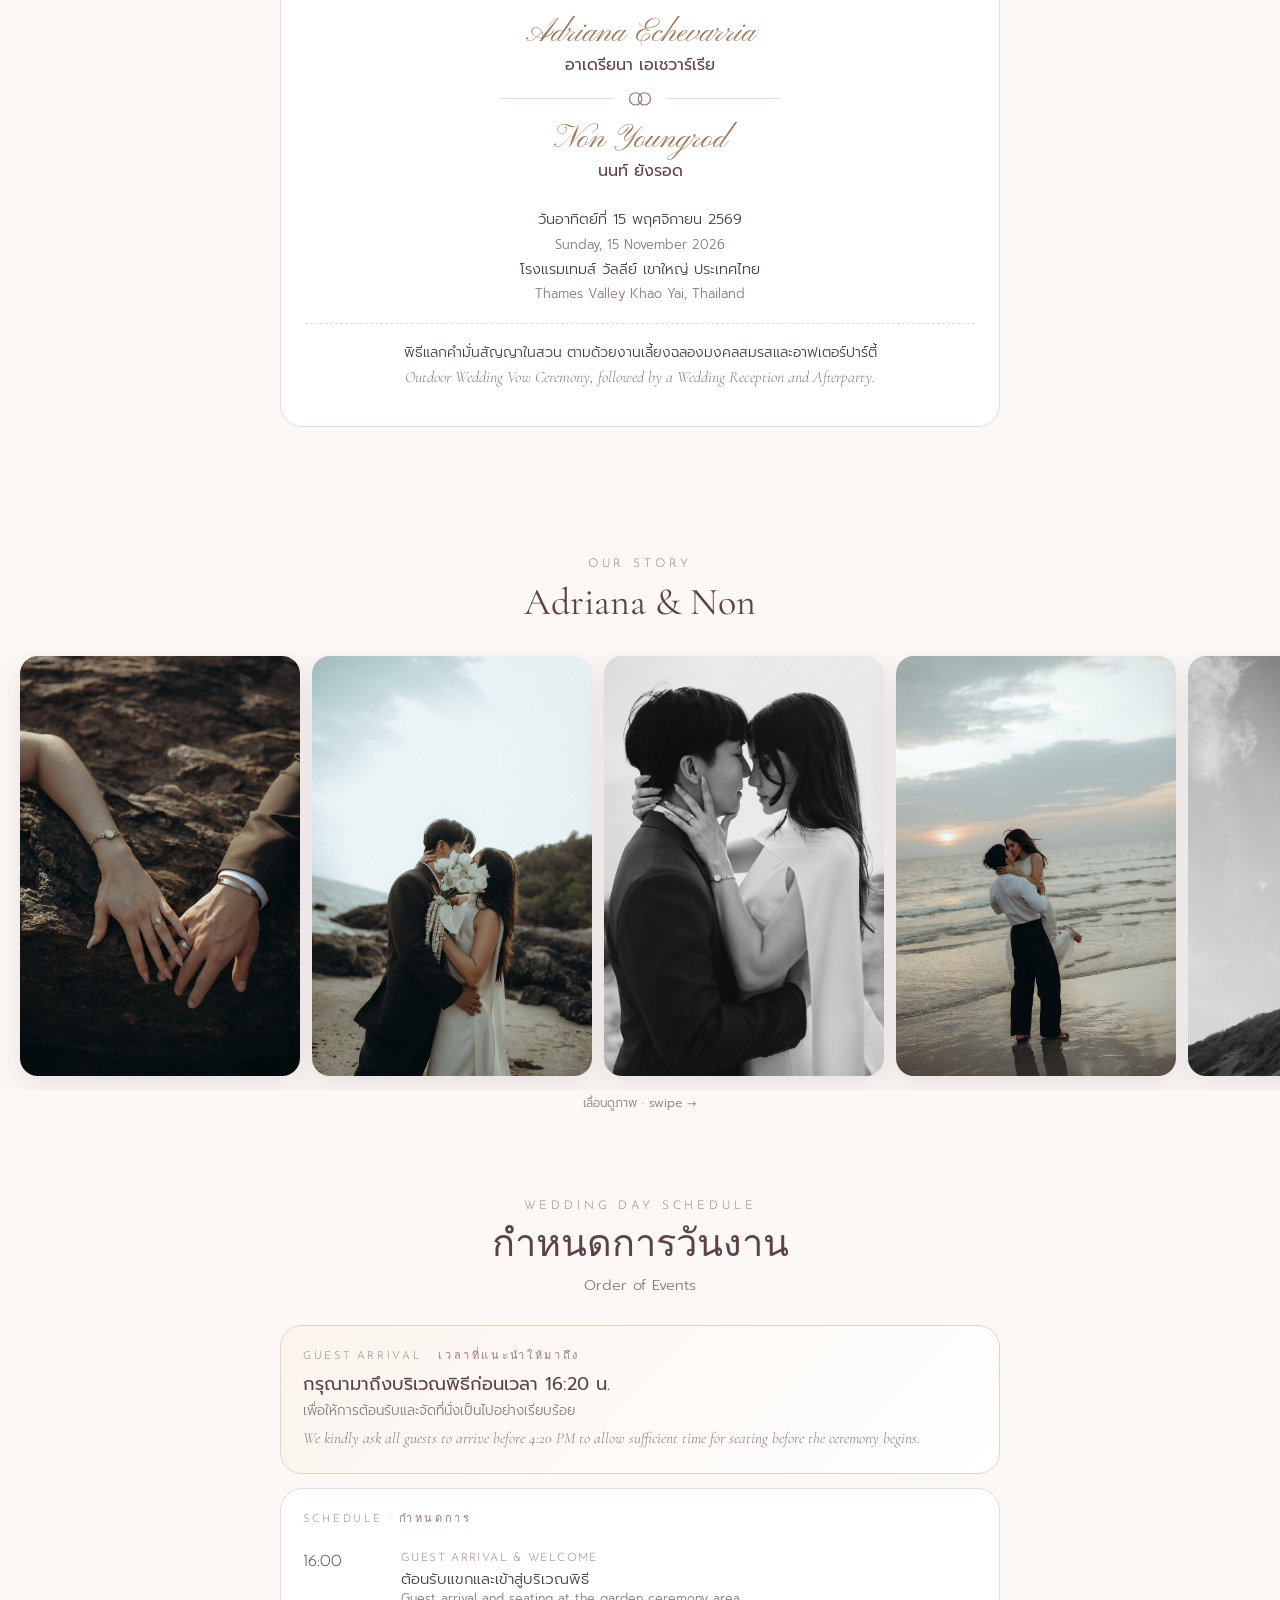
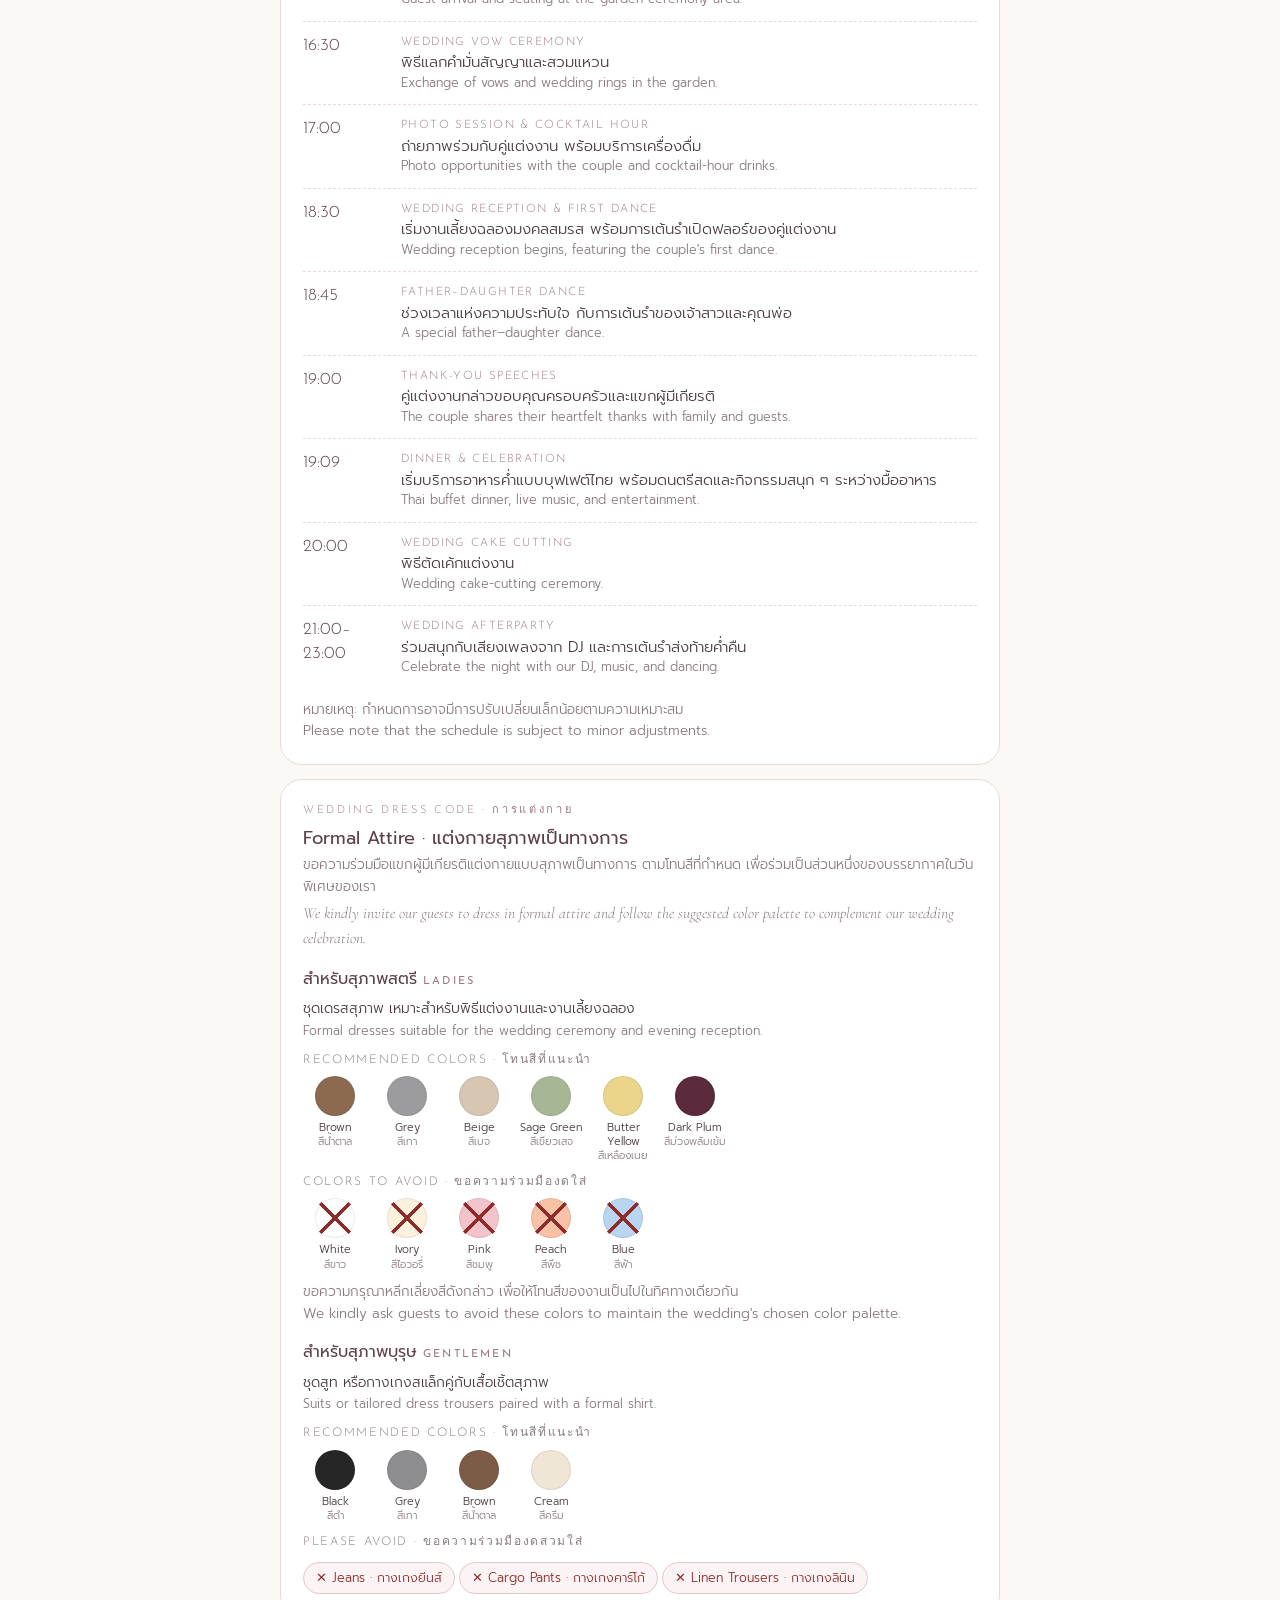
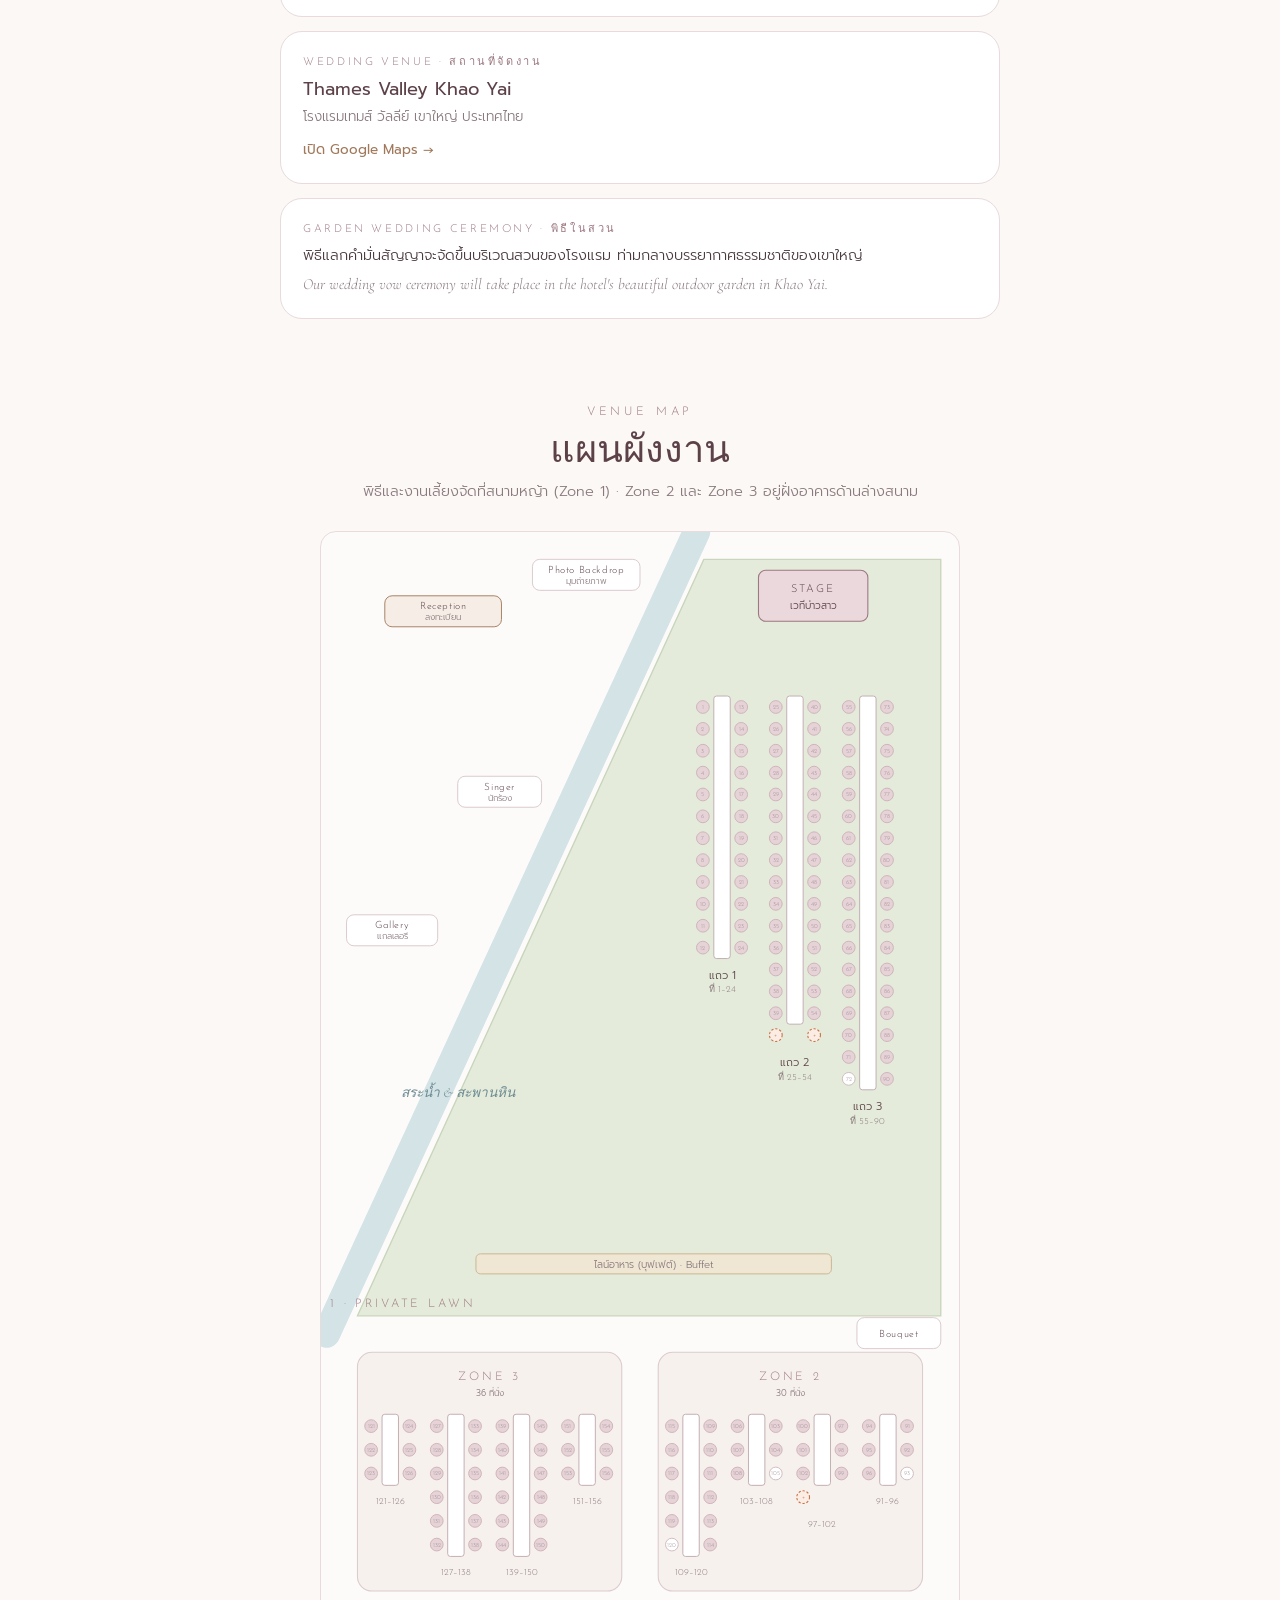
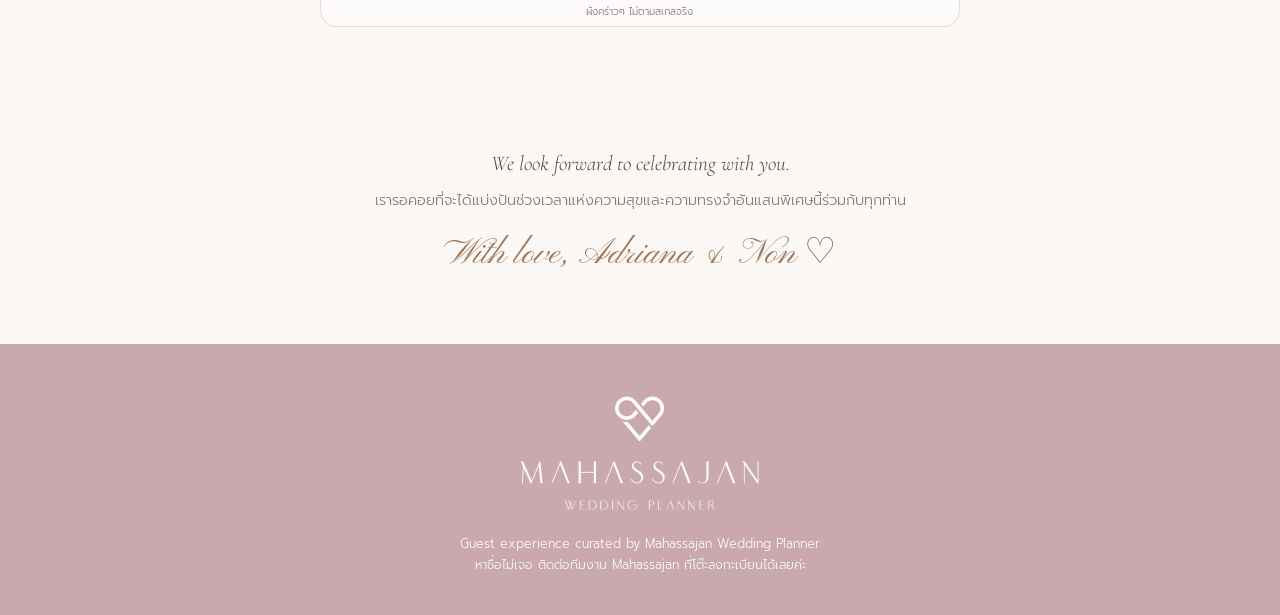
==== commit baa102eb: "Update guest list (14 Nov) and mark vegan guest Co-Authored-By: Claude Opus 5.5 <noreply@anthropic.c" ====
--- a/index.html
+++ b/index.html
@@ -295,6 +295,7 @@
         </div>
         <div class="seat-desc" id="r-desc"></div>
         <div class="pending" id="r-pending">ที่นั่งเสริม · รอโรงแรมอัปเดตเลขที่นั่ง<br><small>Extra seat — the hotel will confirm your seat number.</small></div>
+        <div class="pending" id="r-diet" style="border-color:#A7B796;background:#F2F6EE;color:#56683F">🌱 เมนูอาหาร Vegan · Your vegan meal is noted</div>
         <div class="pending" id="r-tbc">ชื่อนี้มีมากกว่า 1 ท่าน · TBC รอบ่าวสาวยืนยันอีกครั้ง</div>
       </div>
       <div class="staff-note" id="r-note"></div>
@@ -582,7 +583,7 @@
     $('r-row').textContent=t.zone==='1'?t.label.replace('แถว ',''):'';
     const st=seatText(g.seats);
     $('r-seat-chip').style.display=(st||g.extra)?'':'none';$('r-seat').textContent=st||'เสริม';$('r-seat').style.fontSize=(st.length>5||!st)?'18px':'';
-    $('r-pending').style.display=g.extra?'block':'none';$('r-tbc').style.display=g.tbc?'block':'none';
+    $('r-pending').style.display=g.extra?'block':'none';$('r-diet').style.display=g.diet?'block':'none';$('r-tbc').style.display=g.tbc?'block':'none';
     let d;
     if(g.extra){const side=g.extra==='L'?'ซ้าย':'ขวา';d=t.zone==='1'?`โต๊ะยาว ${t.label} บนสนามหญ้า · ฝั่ง${side} (เมื่อหันหน้าเข้าเวที) เก้าอี้เสริมท้ายโต๊ะ`:`Zone ${t.zone} · ${t.label} · เก้าอี้เสริมฝั่ง${side}`;}
     else if(!g.seats.length) d='ยังไม่ได้ระบุเลขที่นั่ง ทีมงานจะพาไปที่นั่งหน้างานค่ะ';
@@ -597,7 +598,7 @@
     if(g.extra){const[x,y]=extraPos(g);el('circle',{cx:x,cy:y,r:7,class:'pulse'},meR);el('circle',{cx:x,cy:y,r:8,class:'me-seat'},meR);el('text',{x,y:y+0.5,class:'ch-n',style:'fill:#fff;font-size:8px'},meR,'+');}
   }
   const note=$('r-note');
-  if(STAFF){const n=[];if(g.extra)n.push('เก้าอี้เสริม รอโรงแรมเพิ่มที่นั่ง');if(!t)n.push('มีชื่อเฉพาะในผังพิธี ไม่พบในไฟล์งานเลี้ยง');if(g.alias.length)n.push('ชื่อในผังพิธี: '+g.alias.join(', '));
+  if(STAFF){const n=[];if(g.extra)n.push('เก้าอี้เสริม รอโรงแรมเพิ่มที่นั่ง');if(g.diet)n.push('อาหาร: '+g.diet);if(!t)n.push('มีชื่อเฉพาะในผังพิธี ไม่พบในไฟล์งานเลี้ยง');if(g.alias.length)n.push('ชื่อในผังพิธี: '+g.alias.join(', '));
     note.style.display=n.length?'block':'none';note.textContent='สำหรับทีมงาน · '+n.join(' · ');}else note.style.display='none';
 
   /* mates */
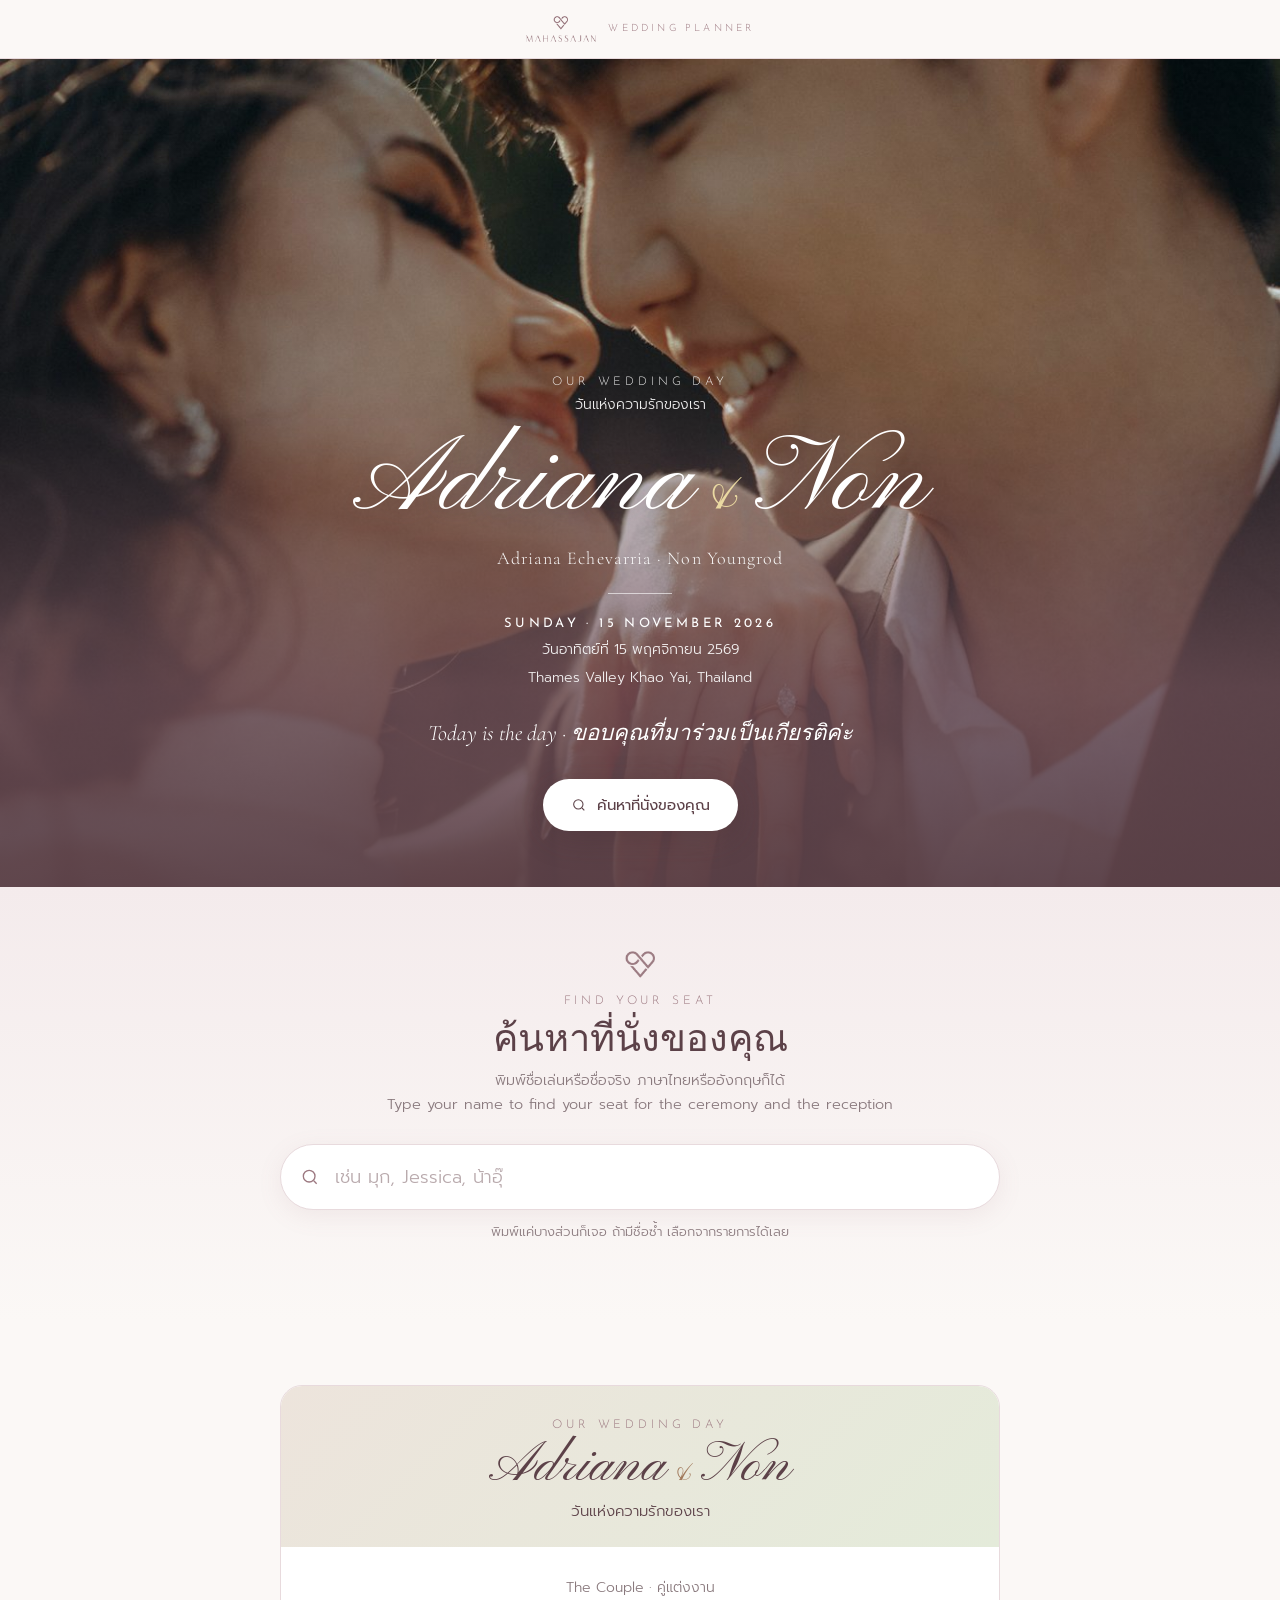
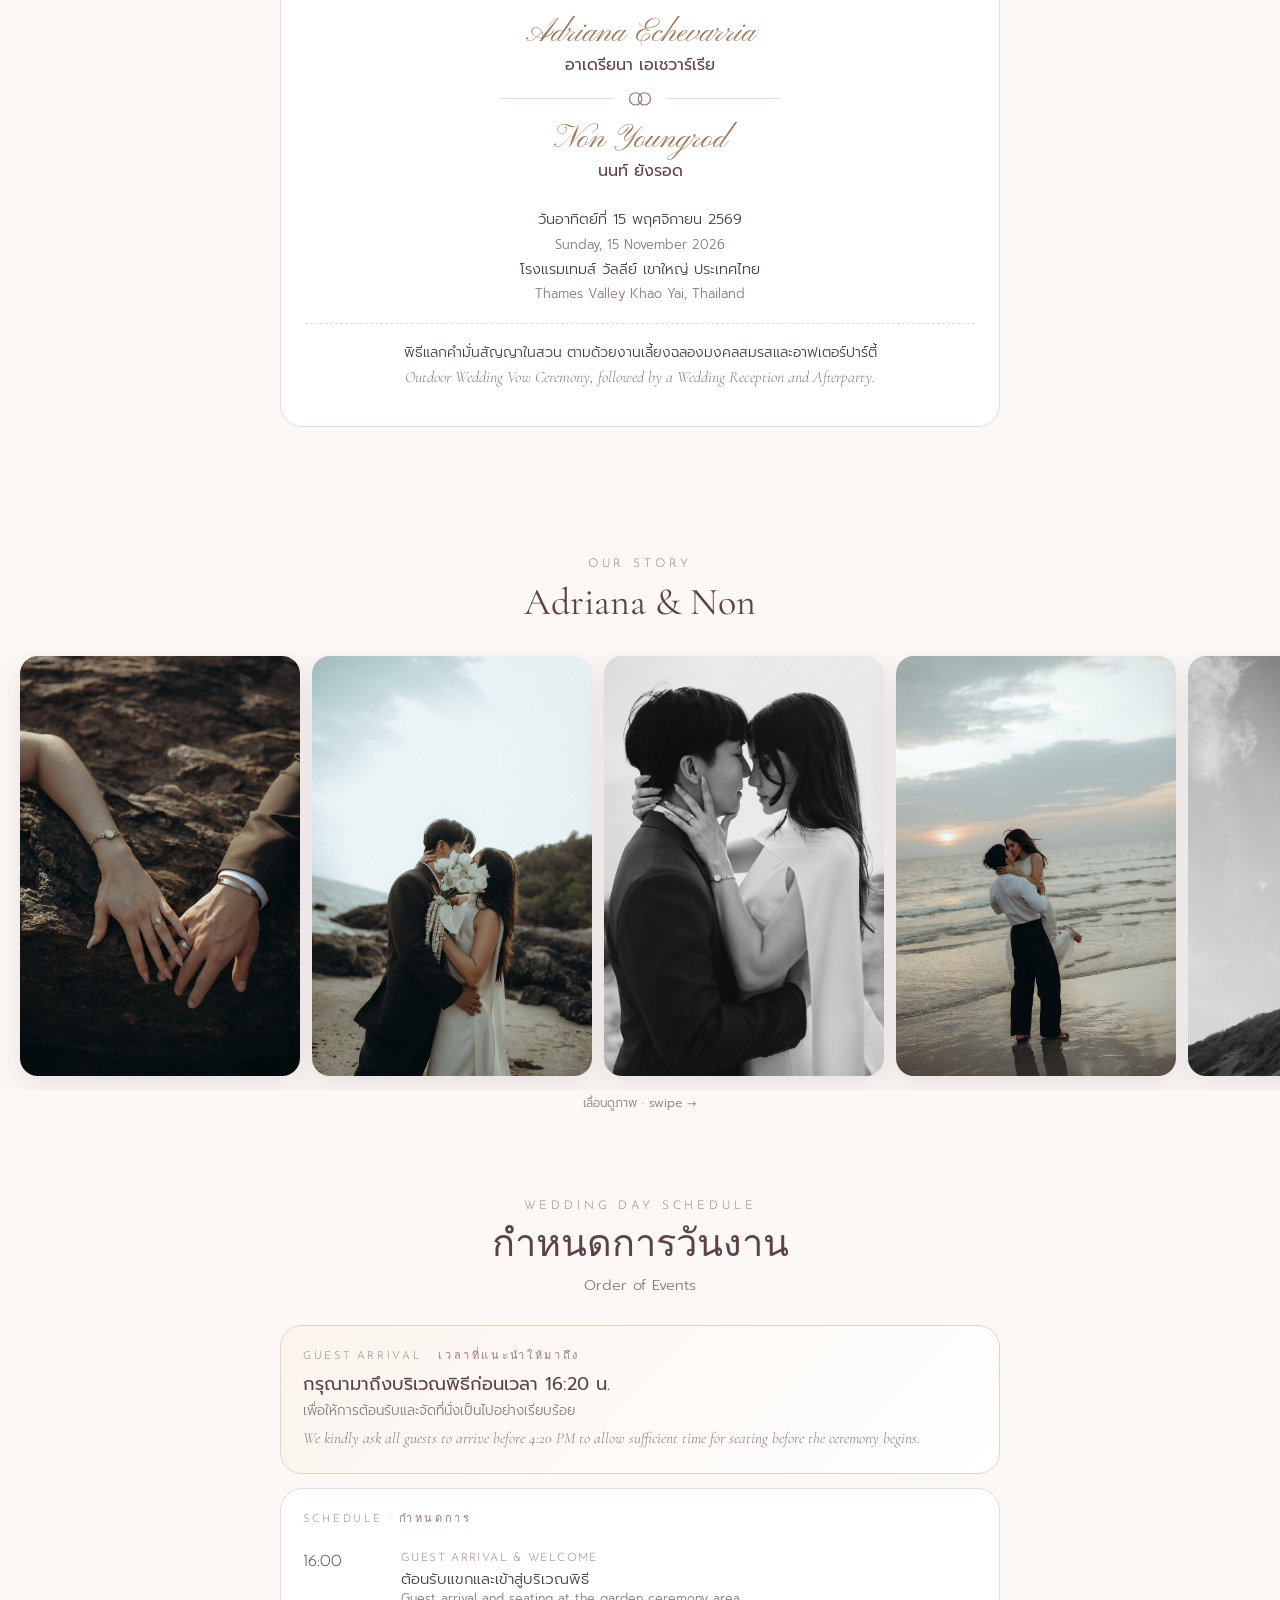
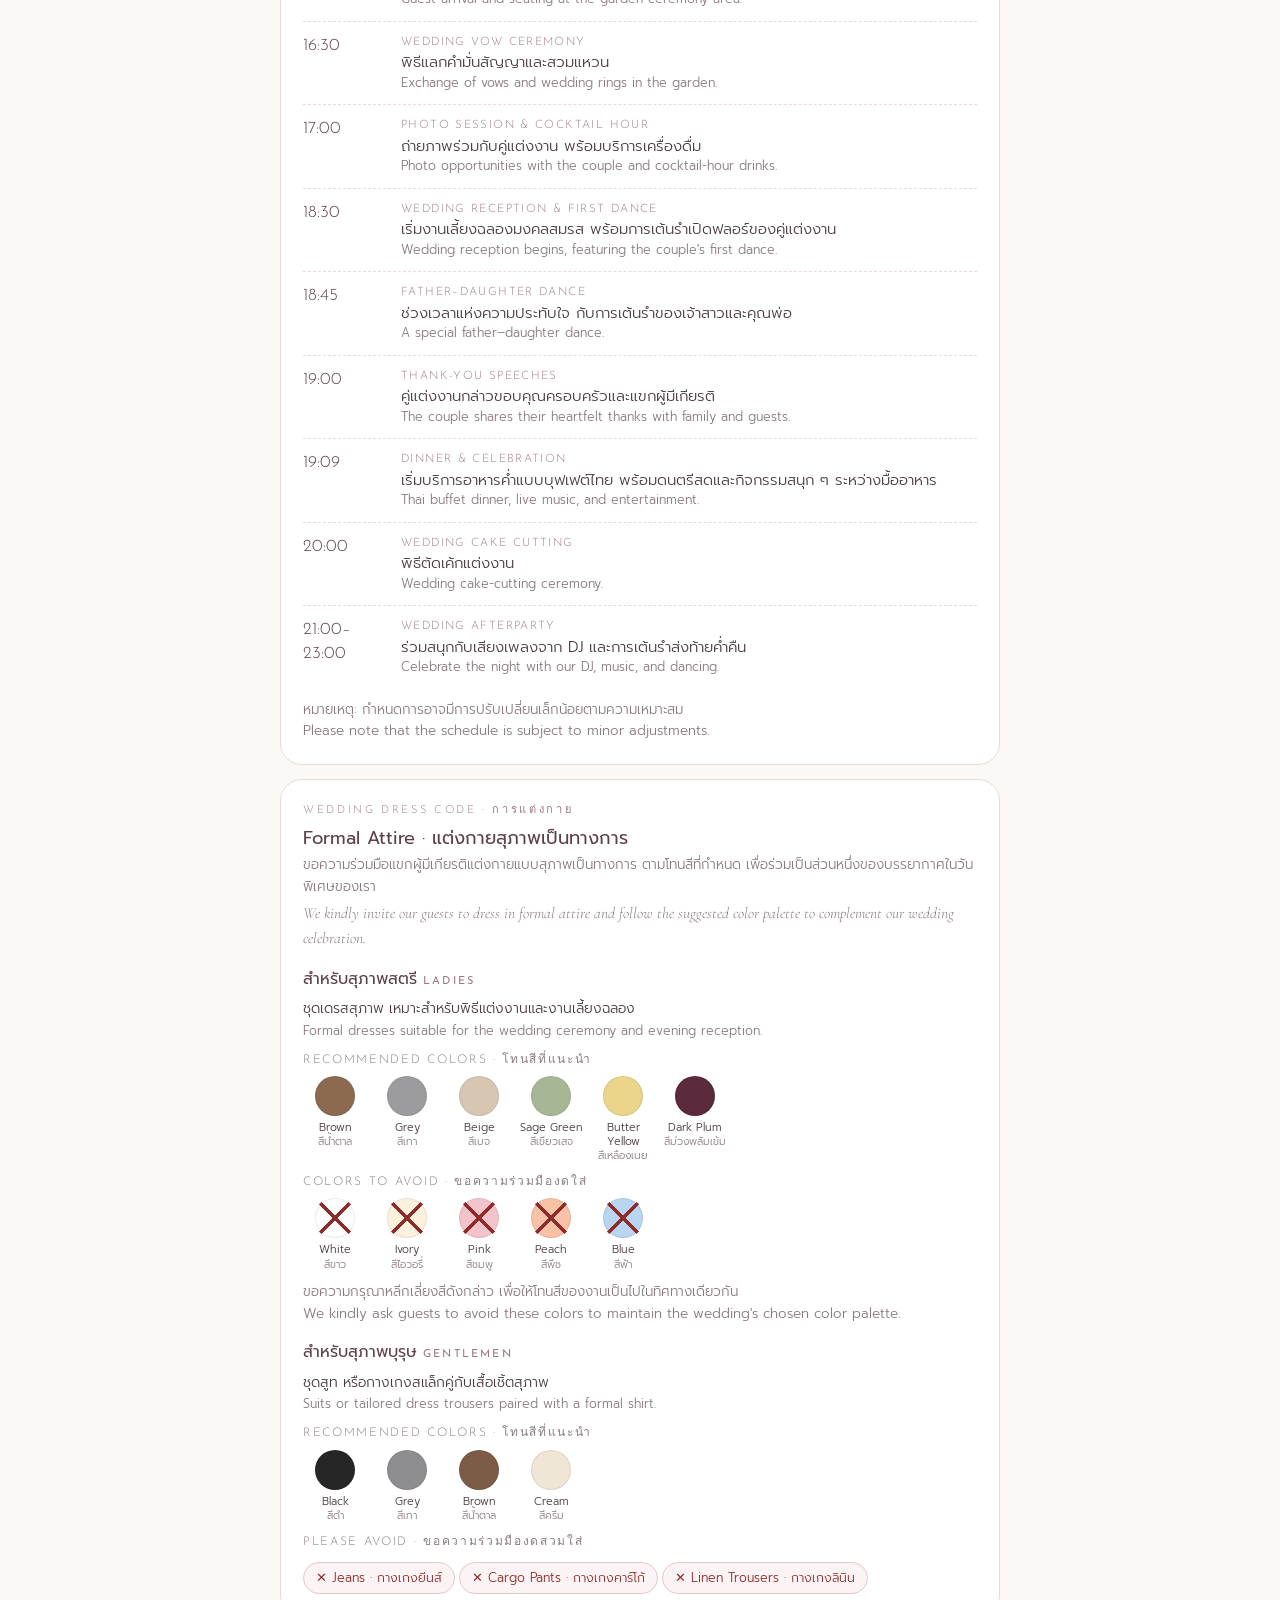
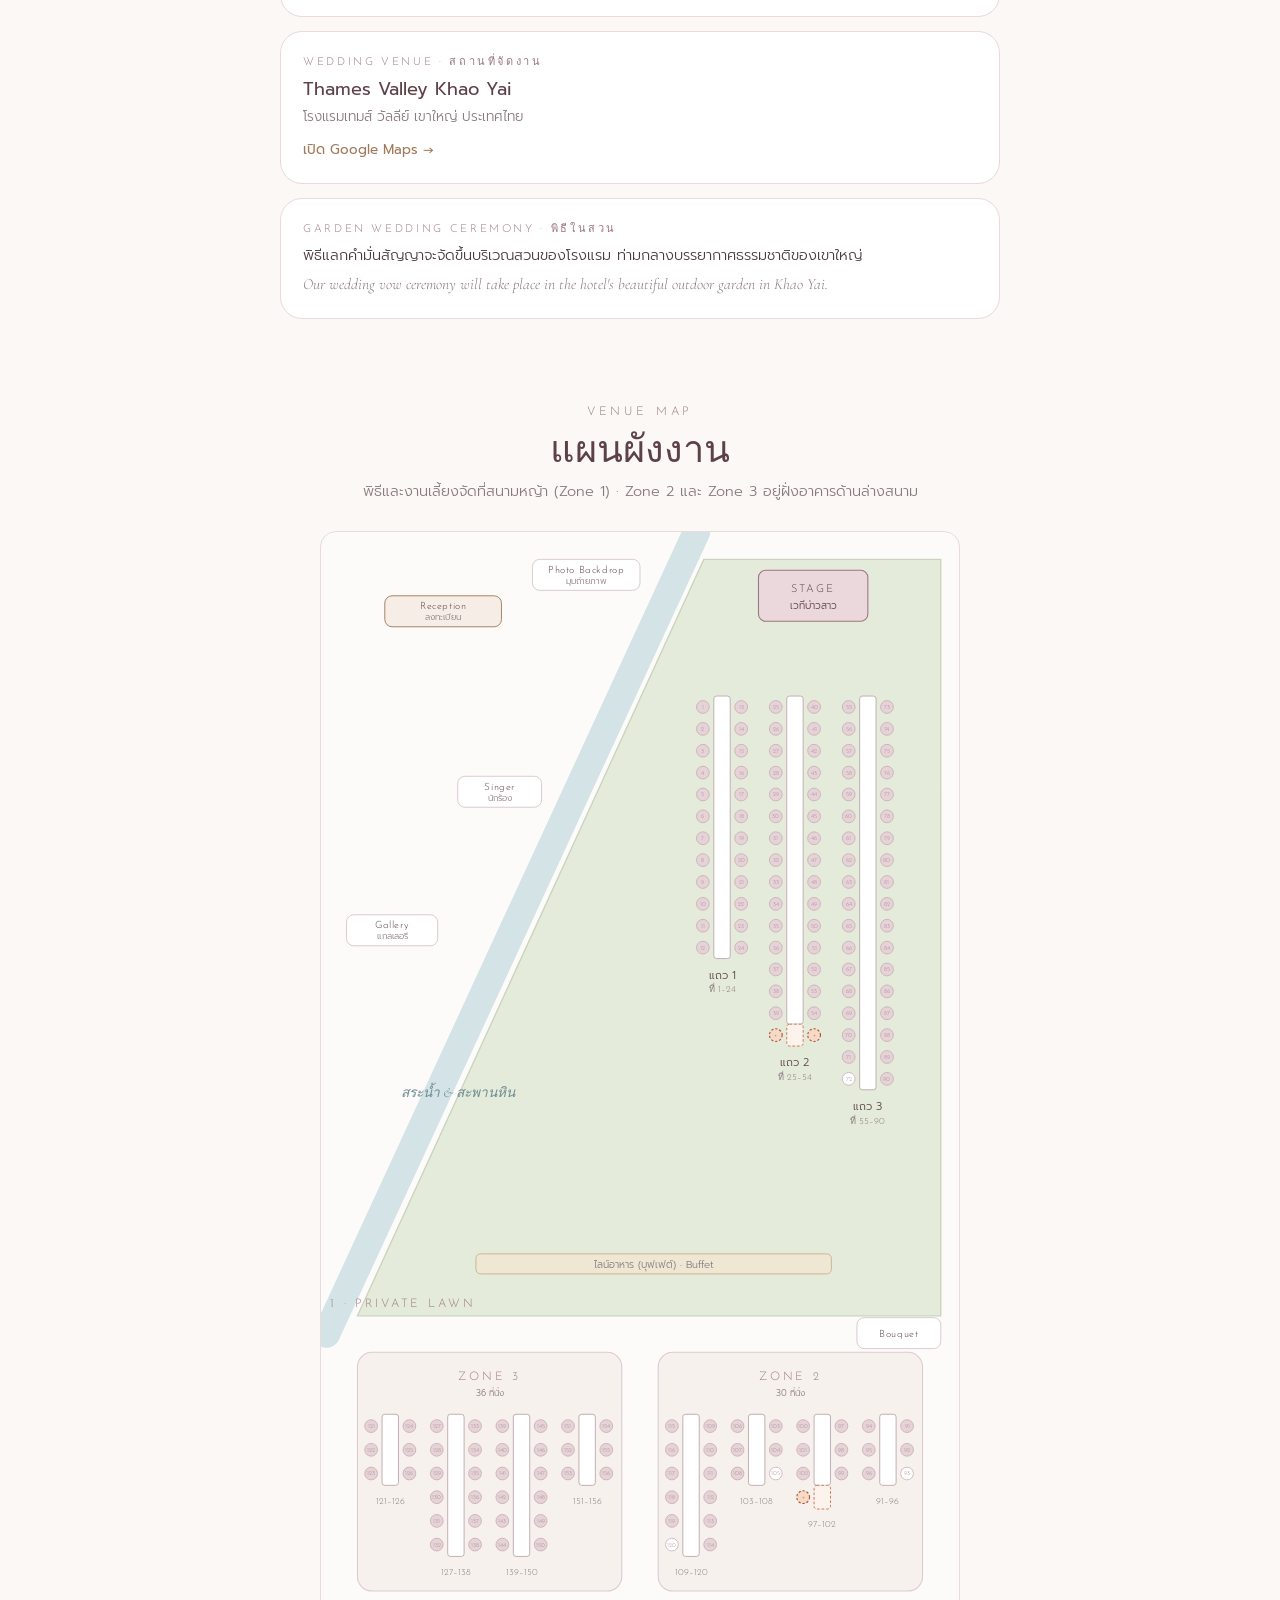
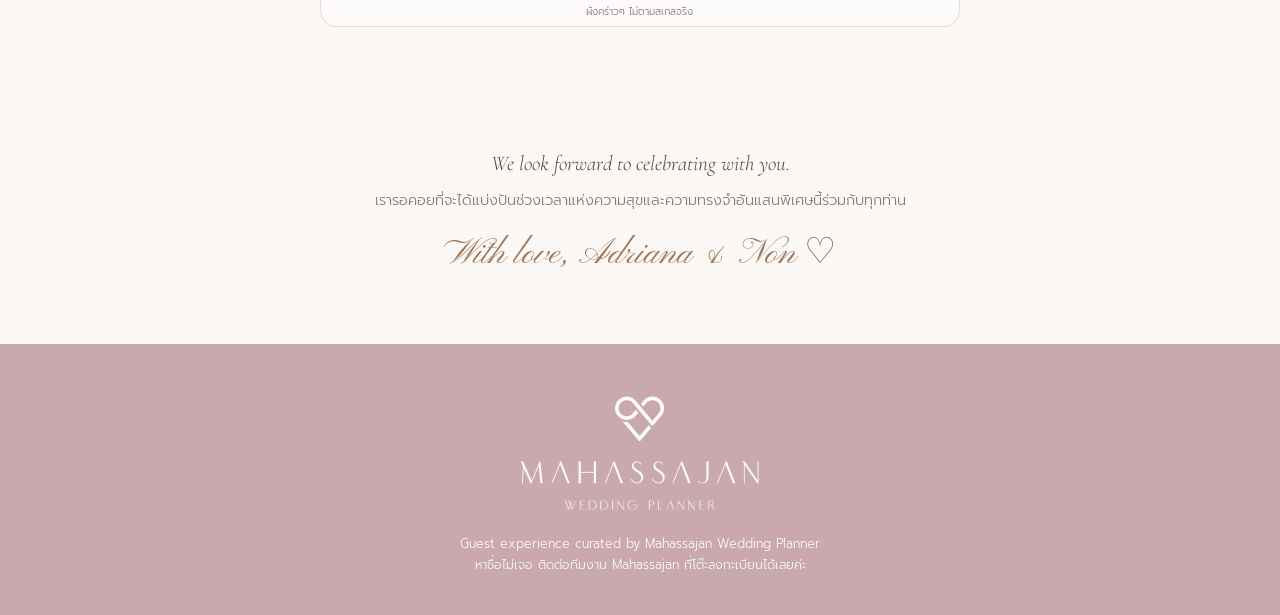
==== commit cdcee75d: "Show extra guests as table-end head seats (2 tables, per groom) Co-Authored-By: Claude Opus 5.5 <nor" ====
--- a/index.html
+++ b/index.html
@@ -294,7 +294,7 @@
           <div class="chip a" id="r-seat-chip"><small>Seat · ที่นั่ง</small><strong id="r-seat"></strong></div>
         </div>
         <div class="seat-desc" id="r-desc"></div>
-        <div class="pending" id="r-pending">ที่นั่งเสริม · รอโรงแรมอัปเดตเลขที่นั่ง<br><small>Extra seat — the hotel will confirm your seat number.</small></div>
+        <div class="pending" id="r-pending">ที่นั่งเสริมหัวโต๊ะ · โรงแรมเพิ่มให้ (ไม่มีเลขที่นั่ง)<br><small>Extra seat at the end of the table, added by the hotel.</small></div>
         <div class="pending" id="r-diet" style="border-color:#A7B796;background:#F2F6EE;color:#56683F">🌱 เมนูอาหาร Vegan · Your vegan meal is noted</div>
         <div class="pending" id="r-tbc">ชื่อนี้มีมากกว่า 1 ท่าน · TBC รอบ่าวสาวยืนยันอีกครั้ง</div>
       </div>
@@ -308,7 +308,7 @@
       <div id="tab-cer"><div class="plan-box" id="cer-box"></div>
         <div class="legend"><span><i style="background:var(--accent)"></i>ที่นั่งของคุณ · Your seat</span><span><i style="background:#EAD8DC;border-radius:2px"></i>เวทีบ่าวสาว</span></div></div>
       <div id="tab-rec"><div class="plan-box" id="rec-box"></div>
-        <div class="legend"><span><i style="background:var(--accent)"></i>ที่นั่งของคุณ · Your seat</span><span><i style="background:var(--plum)"></i>โต๊ะของคุณ · Your table</span><span><i style="background:#FBEDE4;border:1px dashed #C8734A"></i>เก้าอี้เสริม (รอโรงแรม)</span></div></div>
+        <div class="legend"><span><i style="background:var(--accent)"></i>ที่นั่งของคุณ · Your seat</span><span><i style="background:var(--plum)"></i>โต๊ะของคุณ · Your table</span><span><i style="background:#FBEDE4;border:1px dashed #C8734A"></i>ที่นั่งเสริมหัวโต๊ะ</span></div></div>
       <div id="tab-mates"><ul class="mates" id="mates"></ul></div>
     </div>
   </div>
@@ -585,7 +585,7 @@
     $('r-seat-chip').style.display=(st||g.extra)?'':'none';$('r-seat').textContent=st||'เสริม';$('r-seat').style.fontSize=(st.length>5||!st)?'18px':'';
     $('r-pending').style.display=g.extra?'block':'none';$('r-diet').style.display=g.diet?'block':'none';$('r-tbc').style.display=g.tbc?'block':'none';
     let d;
-    if(g.extra){const side=g.extra==='L'?'ซ้าย':'ขวา';d=t.zone==='1'?`โต๊ะยาว ${t.label} บนสนามหญ้า · ฝั่ง${side} (เมื่อหันหน้าเข้าเวที) เก้าอี้เสริมท้ายโต๊ะ`:`Zone ${t.zone} · ${t.label} · เก้าอี้เสริมฝั่ง${side}`;}
+    if(g.extra){const side=g.extra==='L'?'ซ้าย':'ขวา';d=t.zone==='1'?`โต๊ะยาว ${t.label} บนสนามหญ้า · ฝั่ง${side} (เมื่อหันหน้าเข้าเวที) ที่นั่งเสริมหัวโต๊ะ (ปลายโต๊ะฝั่งไลน์อาหาร)`:`Zone ${t.zone} · ${t.label} · ที่นั่งเสริมหัวโต๊ะ`;}
     else if(!g.seats.length) d='ยังไม่ได้ระบุเลขที่นั่ง ทีมงานจะพาไปที่นั่งหน้างานค่ะ';
     else if(t.zone==='1'){
       const sides=[...new Set(g.seats.map(s=>seatSide(t,s)==='L'?'ซ้าย':'ขวา'))], pos=[...new Set(g.seats.map(s=>seatIndex(t,s)))].sort((a,b)=>a-b);
@@ -598,7 +598,7 @@
     if(g.extra){const[x,y]=extraPos(g);el('circle',{cx:x,cy:y,r:7,class:'pulse'},meR);el('circle',{cx:x,cy:y,r:8,class:'me-seat'},meR);el('text',{x,y:y+0.5,class:'ch-n',style:'fill:#fff;font-size:8px'},meR,'+');}
   }
   const note=$('r-note');
-  if(STAFF){const n=[];if(g.extra)n.push('เก้าอี้เสริม รอโรงแรมเพิ่มที่นั่ง');if(g.diet)n.push('อาหาร: '+g.diet);if(!t)n.push('มีชื่อเฉพาะในผังพิธี ไม่พบในไฟล์งานเลี้ยง');if(g.alias.length)n.push('ชื่อในผังพิธี: '+g.alias.join(', '));
+  if(STAFF){const n=[];if(g.extra)n.push('ที่นั่งเสริมหัวโต๊ะ (เจ้าบ่าวแจ้งโรงแรมแล้ว)');if(g.diet)n.push('อาหาร: '+g.diet);if(!t)n.push('มีชื่อเฉพาะในผังพิธี ไม่พบในไฟล์งานเลี้ยง');if(g.alias.length)n.push('ชื่อในผังพิธี: '+g.alias.join(', '));
     note.style.display=n.length?'block':'none';note.textContent='สำหรับทีมงาน · '+n.join(' · ');}else note.style.display='none';
 
   /* mates */
@@ -606,7 +606,7 @@
   const tabM=document.querySelector('[data-tab="mates"]');tabM.style.display=t?'':'none';
   if(t){
     const bySeat={};D.guests.filter(x=>x.table===g.table).forEach(x=>x.seats.forEach(s=>bySeat[s]=x));
-    const nx=t.extraL.length+t.extraR.length;$('r-count').textContent=`${Object.keys(bySeat).length} / ${t.cap} ที่นั่ง`+(nx?` +${nx} เสริม`:'');
+    const nx=t.extraL.length+t.extraR.length;$('r-count').textContent=`${Object.keys(bySeat).length} / ${t.cap} ที่นั่ง`+(nx?` +${nx} หัวโต๊ะ`:'');
     [['ฝั่งซ้าย · Left',t.left],['ฝั่งขวา · Right',t.right]].forEach(([h,arr])=>{
       const hd=document.createElement('li');hd.className='side-h';hd.textContent=h;mates.appendChild(hd);
       arr.forEach(s=>{const x=bySeat[s],li=document.createElement('li');
@@ -614,7 +614,7 @@
         else{li.className='vacant';li.innerHTML=`<b style="background:#E8DADD">${s}</b><span>ว่าง</span>`;}
         mates.appendChild(li);});
     });
-    D.guests.filter(x=>x.table===g.table&&!x.seats.length).forEach(x=>{const li=document.createElement('li');li.className=x===g?'me xtra':'xtra';li.innerHTML=`<b>+</b><span>${esc(x.name)} <small>เก้าอี้เสริม · รอโรงแรมอัปเดต</small></span>`;mates.appendChild(li);});
+    D.guests.filter(x=>x.table===g.table&&!x.seats.length).forEach(x=>{const li=document.createElement('li');li.className=x===g?'me xtra':'xtra';li.innerHTML=`<b>+</b><span>${esc(x.name)} <small>ที่นั่งเสริมหัวโต๊ะ</small></span>`;mates.appendChild(li);});
   }
   document.querySelector('[data-tab="cer"]').style.display=g.cer?'':'none';
   setTab(g.cer?'cer':'rec');
--- a/plans.css
+++ b/plans.css
@@ -33,5 +33,7 @@
 .pulse{fill:none;stroke:var(--accent);stroke-width:1.6;animation:pulse 1.6s ease-out infinite;transform-box:fill-box;transform-origin:center}
 @keyframes pulse{0%{opacity:.9;transform:scale(1)}100%{opacity:0;transform:scale(3.2)}}
 
+.tb.ext{fill:#FBF3EC;stroke:#C8734A;stroke-dasharray:3 2}
 .ch.extra{fill:#FBEDE4;stroke:#C8734A;stroke-width:1.2;stroke-dasharray:2.5 2}
-.tg.hl .ch.extra{fill:#F6D9C6;stroke:#A8552F}
+.tg.hl .tb.ext{fill:#FBF3EC;stroke:#C8734A;stroke-dasharray:3 2}
+.ch.extra{fill:#F6D9C6;stroke:#A8552F}
